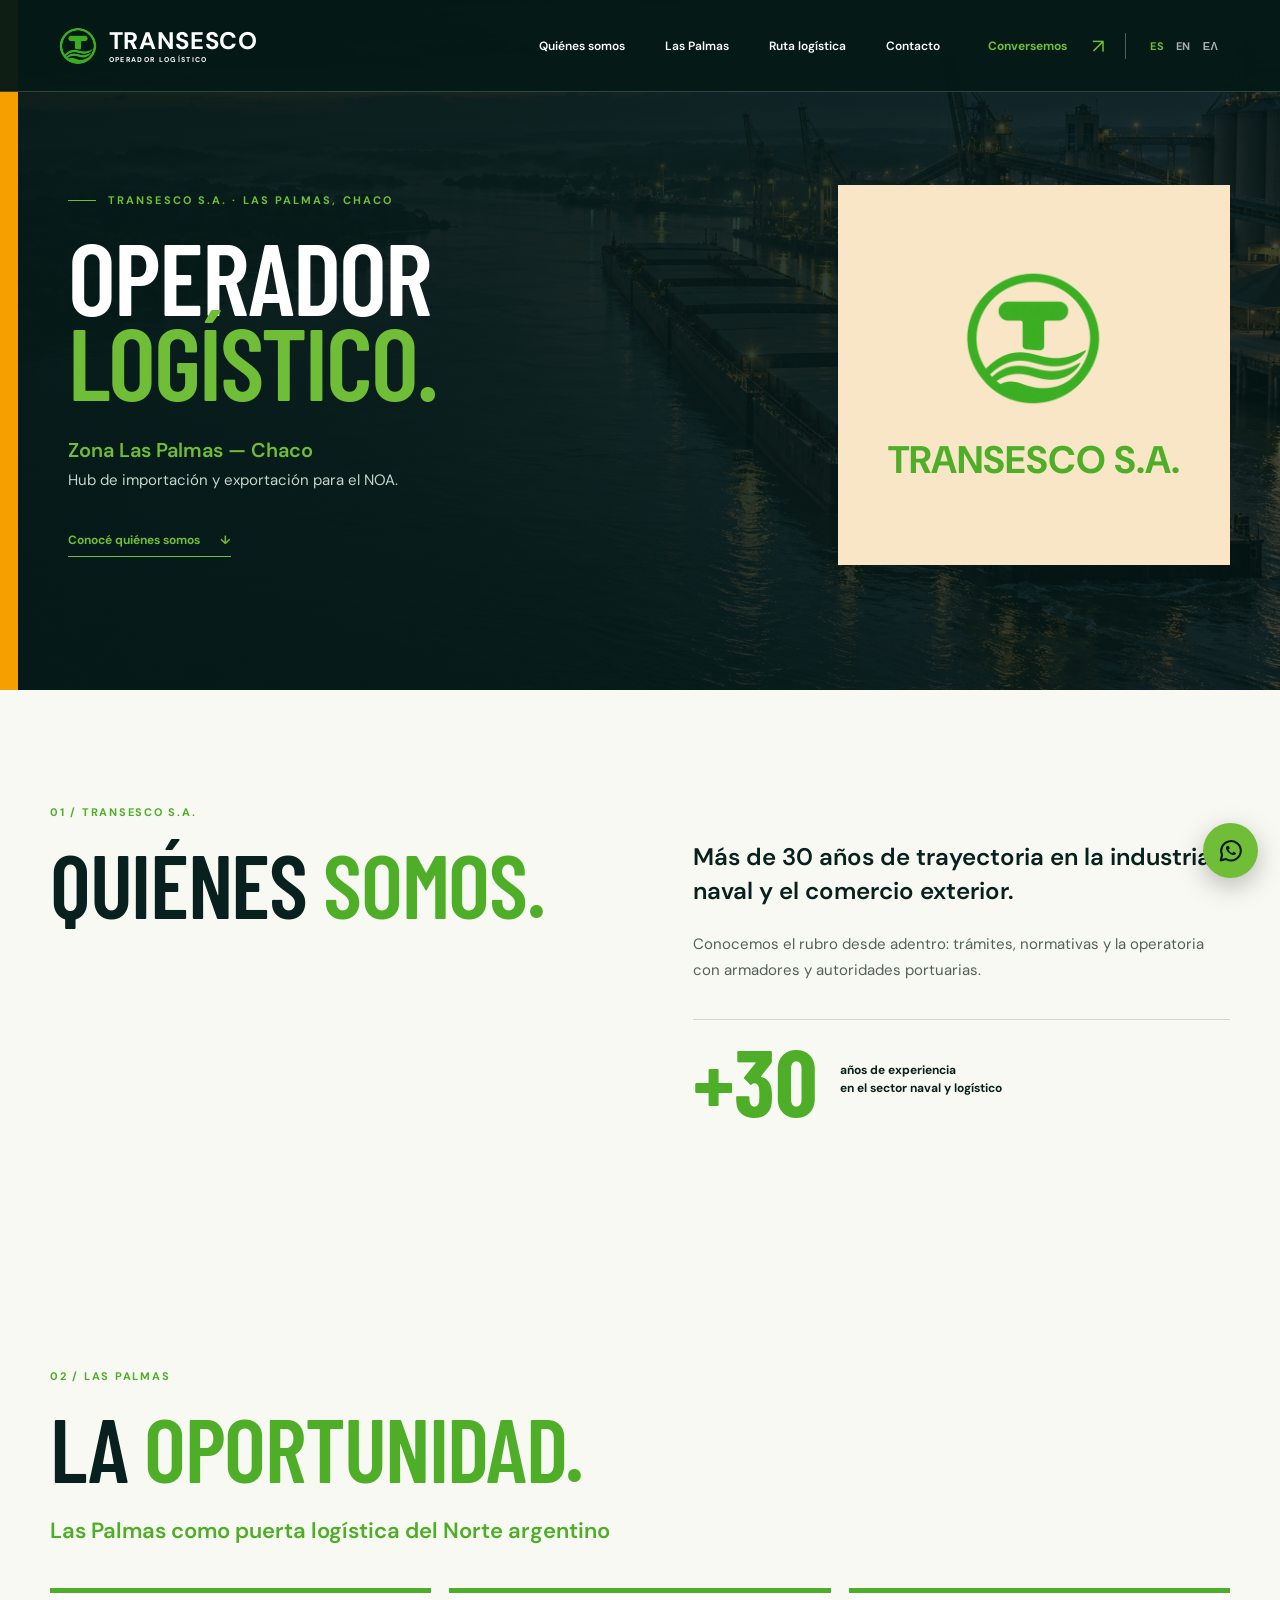
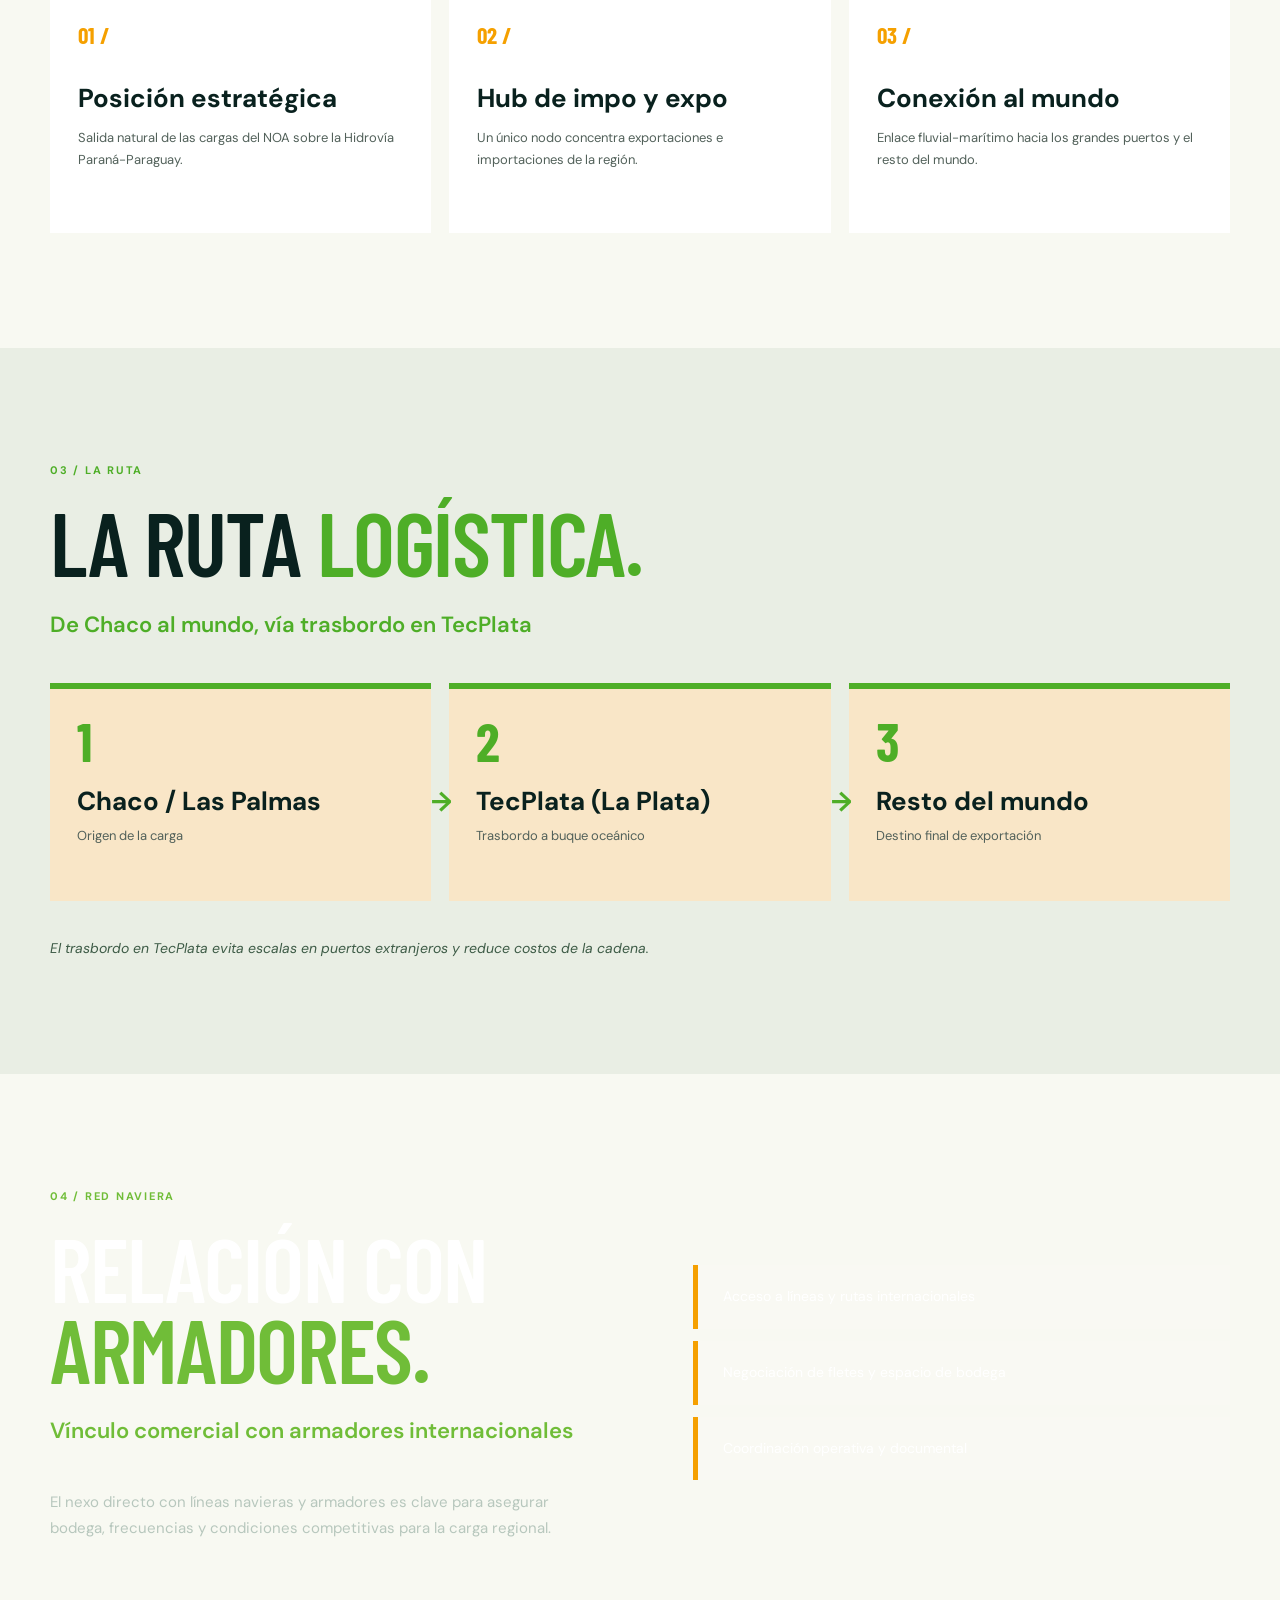
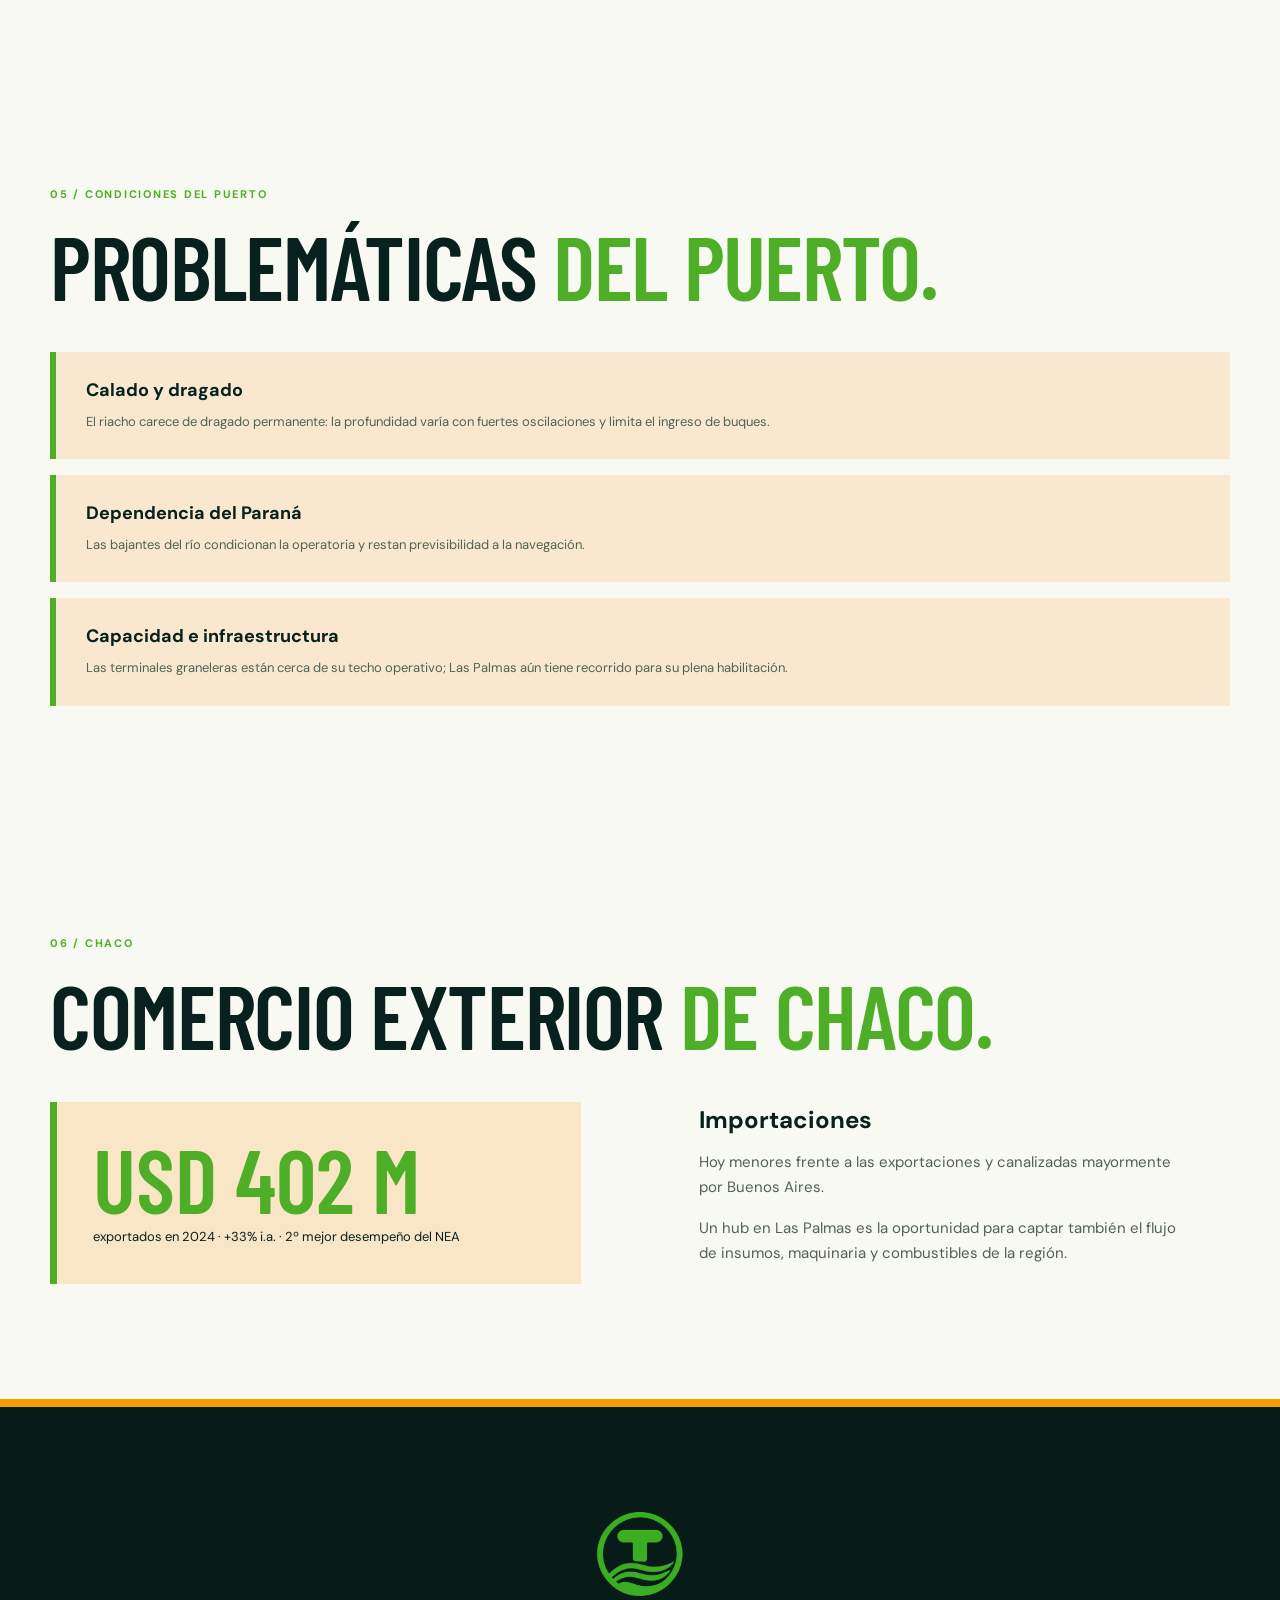
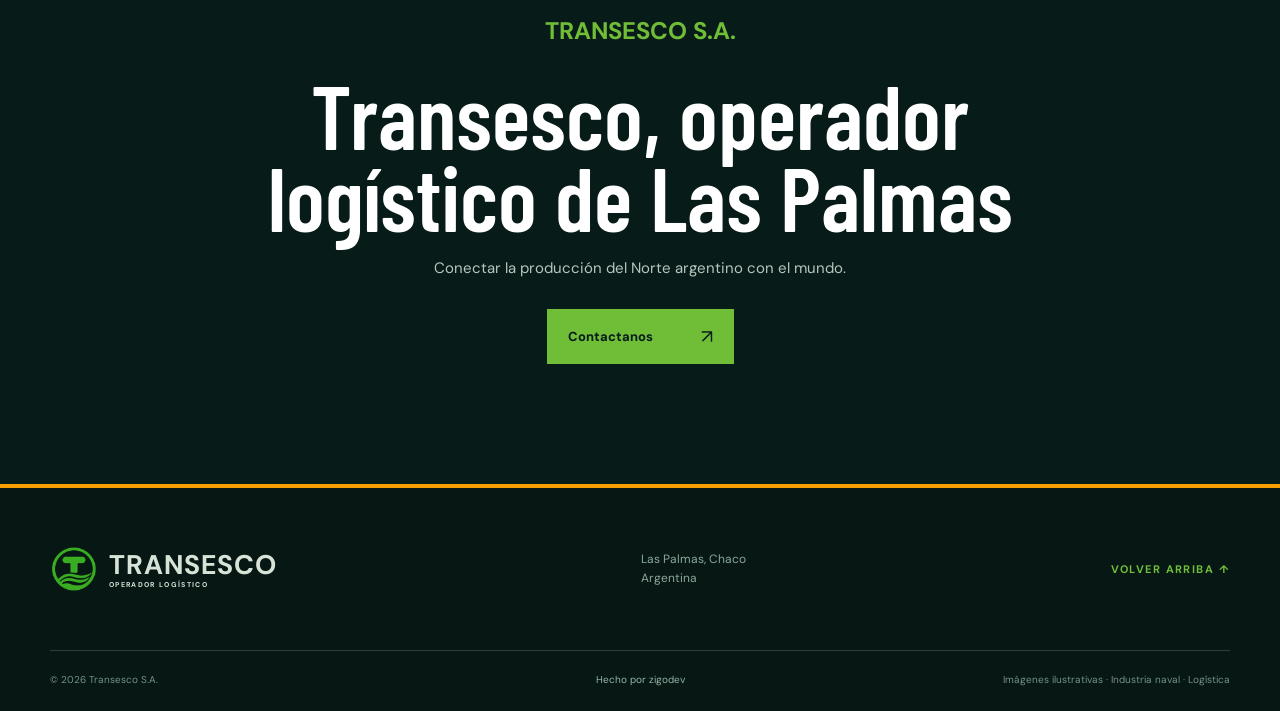
==== quienes-somos.html @ e22e6533 "Add complete about page from logistics presentation" ====
<!doctype html>
<html lang="es-AR">
  <head>
    <meta charset="utf-8" />
    <meta name="viewport" content="width=device-width, initial-scale=1" />
    <meta name="theme-color" content="#071b19" />
    <meta name="description" content="Conocé la trayectoria de Transesco S.A. y la propuesta logística de Las Palmas, Chaco: oportunidad, ruta, armadores, desafíos portuarios y comercio exterior." />
    <meta property="og:title" content="Quiénes somos — Transesco S.A." />
    <meta property="og:description" content="Conocé la trayectoria de Transesco S.A. y la propuesta logística de Las Palmas, Chaco: oportunidad, ruta, armadores, desafíos portuarios y comercio exterior." />
    <title>Quiénes somos — Transesco S.A.</title>
    <link rel="icon" type="image/png" href="assets/logo.png" />
    <link rel="preconnect" href="https://fonts.googleapis.com" />
    <link rel="preconnect" href="https://fonts.gstatic.com" crossorigin />
    <link href="https://fonts.googleapis.com/css2?family=Barlow+Condensed:wght@400;500;600;700&family=DM+Sans:wght@400;500;600;700&display=swap" rel="stylesheet" />
    <link rel="stylesheet" href="styles.css" />
    <script src="translations.js" defer></script>
    <script src="about.js" defer></script>
  </head>
  <body data-page="about">
    <header class="site-header about-header" id="inicio">
      <a class="brand" href="index.html#inicio" aria-label="Transesco, ir al inicio"><img src="assets/logo.png" alt="" /><span>TRANSESCO<small>OPERADOR LOGÍSTICO</small></span></a>
      <nav class="nav" id="nav" aria-label="Navegación principal"><a href="#nosotros">Quiénes somos</a><a href="#oportunidad">Las Palmas</a><a href="#ruta">Ruta logística</a><a href="index.html#contacto">Contacto</a></nav>
      <a class="header-cta" href="index.html#contacto">Conversemos <span aria-hidden="true">↗</span></a>
      <div class="language-switch" role="group" aria-label="Idioma"><button type="button" class="is-active" data-lang="es" aria-pressed="true">ES</button><button type="button" data-lang="en" aria-pressed="false">EN</button><button type="button" data-lang="el" aria-pressed="false">ΕΛ</button></div>
      <button class="menu-toggle" type="button" aria-label="Abrir menú" aria-controls="nav" aria-expanded="false"><span></span><span></span></button>
    </header>

    <main>
      <section class="about-hero" aria-labelledby="about-title">
        <div class="container about-hero-grid"><div><p class="eyebrow"><span class="eyebrow-line"></span> TRANSESCO S.A. · LAS PALMAS, CHACO</p><h1 id="about-title">OPERADOR<br /><em>LOGÍSTICO.</em></h1><p class="about-hero-place">Zona Las Palmas — Chaco</p><p class="about-hero-subtitle">Hub de importación y exportación para el NOA.</p><a class="about-scroll-link" href="#nosotros">Conocé quiénes somos <span aria-hidden="true">↓</span></a></div><div class="about-hero-mark" aria-hidden="true"><img src="assets/logo.png" alt="" /><strong>TRANSESCO S.A.</strong></div></div>
      </section>

      <section class="about-block about-company" id="nosotros"><div class="container about-split"><div><p class="about-kicker">01 / TRANSESCO S.A.</p><h2>QUIÉNES <em>SOMOS.</em></h2></div><div class="about-prose"><p class="about-lead">Más de 30 años de trayectoria en la industria naval y el comercio exterior.</p><p>Conocemos el rubro desde adentro: trámites, normativas y la operatoria con armadores y autoridades portuarias.</p><div class="about-stat"><strong>+30</strong><span>años de experiencia<br />en el sector naval y logístico</span></div></div></div></section>

      <section class="about-block about-opportunity" id="oportunidad"><div class="container"><p class="about-kicker">02 / LAS PALMAS</p><h2>LA <em>OPORTUNIDAD.</em></h2><p class="about-section-lead">Las Palmas como puerta logística del Norte argentino</p><div class="about-feature-grid"><article><span>01 /</span><h3>Posición estratégica</h3><p>Salida natural de las cargas del NOA sobre la Hidrovía Paraná-Paraguay.</p></article><article><span>02 /</span><h3>Hub de impo y expo</h3><p>Un único nodo concentra exportaciones e importaciones de la región.</p></article><article><span>03 /</span><h3>Conexión al mundo</h3><p>Enlace fluvial-marítimo hacia los grandes puertos y el resto del mundo.</p></article></div></div></section>

      <section class="about-block about-route" id="ruta"><div class="container"><p class="about-kicker">03 / LA RUTA</p><h2>LA RUTA <em>LOGÍSTICA.</em></h2><p class="about-section-lead">De Chaco al mundo, vía trasbordo en TecPlata</p><div class="about-route-grid"><article><strong>1</strong><h3>Chaco / Las Palmas</h3><p>Origen de la carga</p></article><article><strong>2</strong><h3>TecPlata (La Plata)</h3><p>Trasbordo a buque oceánico</p></article><article><strong>3</strong><h3>Resto del mundo</h3><p>Destino final de exportación</p></article></div><p class="about-route-note">El trasbordo en TecPlata evita escalas en puertos extranjeros y reduce costos de la cadena.</p></div></section>

      <section class="about-block about-shipowners" id="armadores"><div class="container about-split"><div><p class="about-kicker">04 / RED NAVIERA</p><h2>RELACIÓN CON <em>ARMADORES.</em></h2><p class="about-section-lead">Vínculo comercial con armadores internacionales</p><p>El nexo directo con líneas navieras y armadores es clave para asegurar bodega, frecuencias y condiciones competitivas para la carga regional.</p></div><ul class="about-value-list"><li>Acceso a líneas y rutas internacionales</li><li>Negociación de fletes y espacio de bodega</li><li>Coordinación operativa y documental</li></ul></div></section>

      <section class="about-block about-challenges" id="desafios"><div class="container"><p class="about-kicker">05 / CONDICIONES DEL PUERTO</p><h2>PROBLEMÁTICAS <em>DEL PUERTO.</em></h2><div class="about-challenge-list"><article><h3>Calado y dragado</h3><p>El riacho carece de dragado permanente: la profundidad varía con fuertes oscilaciones y limita el ingreso de buques.</p></article><article><h3>Dependencia del Paraná</h3><p>Las bajantes del río condicionan la operatoria y restan previsibilidad a la navegación.</p></article><article><h3>Capacidad e infraestructura</h3><p>Las terminales graneleras están cerca de su techo operativo; Las Palmas aún tiene recorrido para su plena habilitación.</p></article></div></div></section>

      <section class="about-block about-trade" id="comercio"><div class="container"><p class="about-kicker">06 / CHACO</p><h2>COMERCIO EXTERIOR <em>DE CHACO.</em></h2><div class="about-trade-grid"><div class="about-trade-figure"><strong>USD 402 M</strong><span>exportados en 2024 · +33% i.a. · 2º mejor desempeño del NEA</span></div><div class="about-trade-copy"><h3>Importaciones</h3><p>Hoy menores frente a las exportaciones y canalizadas mayormente por Buenos Aires.</p><p>Un hub en Las Palmas es la oportunidad para captar también el flujo de insumos, maquinaria y combustibles de la región.</p></div></div></div></section>

      <section class="about-end"><div class="container"><img src="assets/logo.png" alt="" /><p>TRANSESCO S.A.</p><h2>Transesco, operador logístico de Las Palmas</h2><p>Conectar la producción del Norte argentino con el mundo.</p><a class="button button-lime" href="index.html#contacto">Contactanos <span aria-hidden="true">↗</span></a></div></section>
    </main>

    <a class="whatsapp-float" href="https://wa.me/5491133042528?text=Hola%2C%20quisiera%20conversar%20sobre%20la%20propuesta%20log%C3%ADstica%20de%20Transesco." target="_blank" rel="noopener noreferrer" aria-label="Contactar a Transesco por WhatsApp"><svg viewBox="0 0 32 32" fill="none" stroke="currentColor" stroke-width="2.2" stroke-linecap="round" stroke-linejoin="round" aria-hidden="true"><path d="M26.5 15.5a10.5 10.5 0 0 1-15.7 9.1L5 26l1.5-5.6A10.5 10.5 0 1 1 26.5 15.5Z"/><path d="M11.8 10.7c-.5 0-1.2 1.1-1.2 2.1 0 2.6 3.4 6.1 6.2 7.1 1.9.7 3.5.3 4.4-.8.2-.3.3-.8.1-1l-2.5-1.2c-.1-.1-.4 0-.6.2l-1 1.2c-1.6-.6-3.2-2.2-3.9-3.8l1.1-1c.2-.2.3-.4.2-.6l-1.1-2.3c-.1-.2-.4-.3-.7-.3Z" fill="currentColor" stroke="none"/></svg></a>
    <footer class="footer"><div class="container footer-top"><a class="brand" href="index.html#inicio" aria-label="Volver al inicio"><img src="assets/logo.png" alt="" /><span>TRANSESCO<small>OPERADOR LOGÍSTICO</small></span></a><p>Las Palmas, Chaco<br />Argentina</p><a href="#inicio" class="back-top">VOLVER ARRIBA ↑</a></div><div class="container footer-bottom"><span>© <span id="year"></span> Transesco S.A.</span><span>Imágenes ilustrativas · Industria naval · Logística</span><a href="https://zigodev.com.ar" target="_blank" rel="noopener noreferrer">Hecho por zigodev</a></div></footer>
  </body>
</html>
---- styles.css ----
:root{--ink:#09211e;--forest:#071b19;--forest-2:#0c2b26;--green:#43a92e;--lime:#a8dc51;--cream:#f1f2e9;--paper:#f8f9f2;--muted:#62736d;--line:rgba(9,33,30,.16);--white:#f8f9f2;--display:'Barlow Condensed',Impact,sans-serif;--body:'DM Sans',sans-serif}
*,*::before,*::after{box-sizing:border-box}html{scroll-behavior:smooth}body{margin:0;background:var(--paper);color:var(--ink);font-family:var(--body);font-size:15px;-webkit-font-smoothing:antialiased;overflow-x:hidden}button,a{font:inherit}button{cursor:pointer}a{color:inherit;text-decoration:none}img{display:block;max-width:100%}::selection{background:var(--lime);color:var(--forest)}:focus-visible{outline:2px solid var(--lime);outline-offset:4px}.container{width:min(100% - 100px,1380px);margin:auto}.section-pad{padding:124px 0}.eyebrow{display:flex;align-items:center;gap:12px;margin:0 0 35px;color:var(--lime);font-size:11px;font-weight:700;letter-spacing:.19em;line-height:1.4}.eyebrow-line{display:inline-block;width:28px;height:1px;background:currentColor;flex:none}.dark-eyebrow{color:#388c31}.section-title{margin:0;font-family:var(--display);font-size:86px;font-weight:600;line-height:.91;letter-spacing:-.015em}.section-title em{font-style:normal;color:var(--green)}.section-title>span{color:var(--green)}.lead{font-size:24px;line-height:1.38;font-weight:500;letter-spacing:-.025em}.button{display:inline-flex;align-items:center;justify-content:space-between;gap:48px;min-height:55px;padding:0 21px;font-size:13px;font-weight:700;transition:transform .3s,background .3s,color .3s}.button:hover{transform:translateY(-4px)}.button span{font-size:19px;font-weight:400}.button-lime{background:var(--lime);color:var(--forest)}.button-lime:hover{background:#c0f070}.text-link{display:inline-flex;align-items:center;gap:36px;border-bottom:1px solid var(--green);padding-bottom:9px;color:#277d29;font-size:13px;font-weight:700;transition:gap .25s}.text-link:hover{gap:48px}.text-link span{font-size:19px;font-weight:400}

/* Opening and cursor */
.intro{position:fixed;inset:0;z-index:1000;display:flex;align-items:center;justify-content:center;gap:14px;background:var(--forest);color:#fff;animation:intro-leave 1.05s ease-in-out both;pointer-events:none}.intro img{width:47px}.intro>span{font-family:var(--display);font-size:29px;font-weight:700;letter-spacing:.06em}.intro i{position:absolute;bottom:0;left:0;width:100%;height:3px;background:var(--lime);transform-origin:left;animation:intro-line .8s ease both}@keyframes intro-leave{0%,55%{opacity:1;visibility:visible}100%{opacity:0;visibility:hidden}}@keyframes intro-line{from{transform:scaleX(0)}to{transform:scaleX(1)}}.cursor-dot,.cursor-ring{display:none;position:fixed;left:0;top:0;z-index:999;pointer-events:none;border-radius:50%;transform:translate(-50%,-50%)}@media(pointer:fine){.cursor-dot,.cursor-ring{display:block}.cursor-dot{width:6px;height:6px;background:var(--lime)}.cursor-ring{width:34px;height:34px;border:1px solid rgba(168,220,81,.85);transition:width .25s,height .25s,background .25s,border-color .25s;mix-blend-mode:difference}.cursor-ring.is-hovering{width:58px;height:58px;background:rgba(168,220,81,.16);border-color:var(--lime)}}

/* Header and hero */
.site-header{position:absolute;top:0;left:0;right:0;z-index:30;display:flex;align-items:center;justify-content:space-between;height:92px;padding:0 4.5%;border-bottom:1px solid rgba(255,255,255,.18);background:linear-gradient(180deg,rgba(4,22,21,.64),rgba(4,22,21,.06));color:#fff}.brand{display:inline-flex;align-items:center;gap:11px;line-height:1}.brand img{width:40px;height:40px;object-fit:contain}.brand>span{font-family:var(--display);font-weight:700;letter-spacing:.035em;font-size:24px}.brand small{display:block;margin-top:3px;font-family:var(--body);font-size:7px;font-weight:700;letter-spacing:.19em}.nav{display:flex;align-items:center;gap:40px;margin-left:auto;margin-right:48px}.nav a{font-size:12px;font-weight:600;transition:color .25s}.nav a:hover{color:var(--lime)}.header-cta{display:flex;align-items:center;gap:25px;color:var(--lime);font-size:12px;font-weight:700}.header-cta span{font-size:20px;font-weight:400}.menu-toggle{display:none}.hero{position:relative;height:100vh;height:100svh;min-height:610px;max-height:1050px;background:var(--forest);color:white;overflow:hidden}.hero-slide{position:absolute;inset:0;display:flex;align-items:center;background-image:linear-gradient(90deg,rgba(4,22,21,.89) 0%,rgba(4,22,21,.74) 31%,rgba(4,22,21,.22) 72%,rgba(4,22,21,.25) 100%),linear-gradient(0deg,rgba(4,22,21,.68),transparent 30%),var(--slide-image);background-position:center;background-size:cover;opacity:0;visibility:hidden;transform:scale(1.035);transition:opacity 1s ease,transform 7s ease,visibility 1s}.hero-slide.is-active{opacity:1;visibility:visible;transform:scale(1)}.hero-inner{position:relative;z-index:2;width:min(100% - 200px,1380px);margin:15px auto 0}.hero-eyebrow{margin-bottom:24px}.hero h1,.hero h2{margin:0;font-family:var(--display);font-size:94px;font-weight:600;line-height:.86;letter-spacing:-.017em;text-transform:uppercase;text-shadow:0 5px 30px rgba(0,0,0,.1)}.hero h1 em,.hero h2 em{font-style:normal;color:var(--lime)}.full-stop{color:var(--lime)}.hero-copy{width:min(460px,100%);margin:29px 0 29px;color:rgba(255,255,255,.84);font-size:15px;line-height:1.65}.hero-caption{position:absolute;right:4.5%;bottom:93px;color:rgba(255,255,255,.72);font-size:10px;font-weight:700;letter-spacing:.16em}.hero-controls{position:absolute;z-index:9;left:50%;bottom:37px;display:flex;align-items:center;justify-content:space-between;width:min(100% - 100px,1380px);transform:translateX(-50%)}.slide-progress{display:flex;gap:10px}.slide-tab{display:flex;align-items:center;gap:10px;width:116px;padding:5px 0;border:0;background:none;color:rgba(255,255,255,.58);font-family:var(--display);font-size:16px;text-align:left;transition:color .25s}.slide-tab.is-active{color:var(--lime)}.slide-tab i{display:block;height:2px;flex:1;background:rgba(255,255,255,.36);position:relative;overflow:hidden}.slide-tab.is-active i::after{content:'';position:absolute;inset:0;background:var(--lime);transform:scaleX(0);transform-origin:left;animation:progress 7s linear forwards}.hero.is-paused .slide-tab.is-active i::after{animation-play-state:paused}@keyframes progress{to{transform:scaleX(1)}}.slide-arrows{display:flex;gap:8px}.slide-arrows button{display:grid;place-items:center;width:41px;height:41px;border:1px solid rgba(255,255,255,.4);border-radius:50%;background:transparent;color:white;font-size:19px;transition:background .25s,color .25s,border-color .25s}.slide-arrows button:hover{background:var(--lime);border-color:var(--lime);color:var(--forest)}.hero-edge{position:absolute;right:18px;top:50%;writing-mode:vertical-rl;color:rgba(255,255,255,.6);font-size:9px;font-weight:700;letter-spacing:.2em}.scroll-cue{display:none}.scroll-cue i{width:45px;height:1px;background:currentColor}

/* Editorial body */
.intro-section{position:relative;background:var(--paper);overflow:hidden}.intro-grid{position:relative;z-index:1;display:grid;grid-template-columns:1.05fr .75fr;gap:14%}.intro-right{padding-top:75px}.intro-right .lead{max-width:540px;margin:0 0 24px}.intro-right>p:not(.lead){max-width:540px;color:#52615a;line-height:1.8}.intro-right .text-link{margin-top:22px}.stat-big{display:flex;align-items:center;gap:19px;margin-top:57px;padding-top:24px;border-top:1px solid var(--line)}.stat-big strong{font-family:var(--display);font-size:90px;font-weight:600;line-height:.85;color:var(--green)}.stat-big span{font-size:11px;font-weight:700;letter-spacing:.1em;line-height:1.5}.section-watermark{position:absolute;bottom:-36px;left:-10px;color:rgba(13,52,43,.035);font-family:var(--display);font-size:25vw;font-weight:700;line-height:.7;white-space:nowrap;pointer-events:none}.opportunity{position:relative;background:var(--forest-2);color:var(--white);overflow:hidden}.section-heading{display:flex;align-items:end;justify-content:space-between;gap:70px;margin-bottom:82px}.section-heading .section-title em{color:var(--lime)}.section-heading>p{max-width:380px;margin:0 3% 4px 0;color:#b9ccc1;line-height:1.7}.opportunity-grid{display:grid;grid-template-columns:repeat(3,1fr);border-top:1px solid rgba(255,255,255,.22);border-bottom:1px solid rgba(255,255,255,.22)}.opportunity-item{position:relative;min-height:330px;padding:29px 39px 32px 0}.opportunity-item+article{border-left:1px solid rgba(255,255,255,.22);padding-left:39px}.item-no{color:var(--lime);font-family:var(--display);font-size:18px}.item-icon{position:absolute;right:30px;top:22px;color:var(--lime);font-size:35px;font-weight:300;transition:transform .4s}.opportunity-item:hover .item-icon{transform:translate(6px,-5px)}.opportunity-item h3{margin:74px 0 14px;font-family:var(--display);font-size:43px;font-weight:500;line-height:.95}.opportunity-item p{max-width:285px;margin:0;color:#adbbb2;font-size:13px;line-height:1.75}.opportunity-line{position:absolute;top:-190px;right:-250px;width:680px;height:680px;border:1px solid rgba(168,220,81,.1);border-radius:50%;box-shadow:0 0 0 85px rgba(168,220,81,.025),0 0 0 170px rgba(168,220,81,.022);pointer-events:none}.route{background:#e9eee4}.route-heading{display:grid;grid-template-columns:1fr 1fr;column-gap:12%;align-items:end}.route-heading .eyebrow{grid-column:1/-1}.route-heading>p:last-child{max-width:450px;margin:0 0 6px;color:#52615a;line-height:1.75}.route-map{position:relative;display:grid;grid-template-columns:repeat(3,1fr);gap:25px;margin-top:85px;padding-top:40px;border-top:1px solid #b8cbb8}.route-track{position:absolute;top:-7px;left:5%;right:5%;display:flex;justify-content:space-between;pointer-events:none}.route-track span{width:13px;height:13px;border:3px solid #439c38;border-radius:50%;background:#e9eee4}.route-stop{display:flex;align-items:flex-start;gap:21px}.route-number{font-family:var(--display);font-size:60px;font-weight:600;line-height:.9;color:#3c9d35}.route-stop small{color:#51804b;font-size:10px;font-weight:700;letter-spacing:.18em}.route-stop h3{margin:6px 0 6px;font-family:var(--display);font-size:32px;font-weight:600}.route-stop p{margin:0;color:#64766a;font-size:13px}.route-note{display:flex;align-items:center;gap:18px;max-width:650px;margin-top:84px;padding:21px 0;border-top:1px solid #b8cbb8;color:#3a5345}.route-note p{margin:0;font-size:12px;line-height:1.65}.note-symbol{color:var(--green);font-size:34px}.capabilities{display:grid;grid-template-columns:1fr 1fr;min-height:670px;background:var(--forest);color:var(--white)}.cap-image{background:linear-gradient(90deg,transparent 70%,rgba(7,27,25,.3)),url('assets/hero-oceano.jpg') center/cover}.cap-content{padding:112px 12% 95px 13%;background:var(--forest)}.cap-content .section-title{font-size:76px}.cap-content .section-title em{color:var(--lime)}.cap-lead{max-width:500px;margin:28px 0 32px;color:#b7c7bd;font-size:15px;line-height:1.7}.cap-content ul{list-style:none;padding:0;margin:0;max-width:540px}.cap-content li{display:flex;gap:20px;padding:17px 0;border-top:1px solid rgba(255,255,255,.17);font-size:13px}.cap-content li:last-child{border-bottom:1px solid rgba(255,255,255,.17)}.cap-content li span{color:var(--lime);font-family:var(--display);font-size:17px}.perspective{background:var(--paper)}.perspective-grid{display:grid;grid-template-columns:1fr .8fr;gap:12%}.perspective-copy{padding-top:50px}.perspective-copy .lead{max-width:470px;margin:0 0 24px}.perspective-copy>p:not(.lead){max-width:520px;color:#52615a;line-height:1.8}.perspective-metric{display:flex;align-items:end;gap:22px;margin-top:40px;padding-top:25px;border-top:1px solid var(--line)}.perspective-metric strong{white-space:nowrap;color:var(--green);font-family:var(--display);font-size:45px;line-height:1}.perspective-metric span{font-size:10px;font-weight:700;letter-spacing:.09em;line-height:1.5}.closing{position:relative;min-height:550px;display:flex;align-items:center;overflow:hidden;background:linear-gradient(105deg,rgba(5,26,24,.96),rgba(5,26,24,.8)),url('assets/hero-hidrovia.jpg') center 53%/cover;color:#fff}.closing-inner{position:relative;z-index:2;padding:95px 0}.closing h2{margin:0;font-family:var(--display);font-size:106px;font-weight:600;line-height:.88}.closing h2 em{font-style:normal;color:var(--lime)}.closing-inner>p:not(.eyebrow){margin:28px 0 31px;color:#c5d3c9;line-height:1.65}.closing-actions{display:flex;align-items:center;gap:32px}.text-link-light{color:var(--lime);border-color:var(--lime)}.closing-orbit{position:absolute;right:-100px;top:-150px;width:720px;height:720px;border:1px solid rgba(168,220,81,.22);border-radius:50%;box-shadow:0 0 0 95px rgba(168,220,81,.045),0 0 0 190px rgba(168,220,81,.035)}.footer{background:#061714;color:#d8e3d8}.footer-top{display:flex;align-items:center;justify-content:space-between;gap:30px;padding-top:57px;padding-bottom:57px}.footer .brand img{width:48px;height:48px}.footer .brand>span{font-size:27px}.footer-top p{margin:0;color:#8da89a;font-size:12px;line-height:1.6}.back-top{color:var(--lime);font-size:11px;font-weight:700;letter-spacing:.13em}.footer-bottom{display:flex;justify-content:space-between;gap:20px;padding-top:22px;padding-bottom:25px;border-top:1px solid rgba(255,255,255,.16);color:#769185;font-size:10px}.footer-bottom a{color:#98b4a5}.whatsapp-float{position:fixed;right:22px;bottom:22px;z-index:40;display:grid;place-items:center;width:55px;height:55px;border-radius:50%;background:var(--lime);color:var(--forest);box-shadow:0 8px 26px rgba(0,0,0,.25);transition:transform .3s,background .3s}.whatsapp-float:hover{transform:translateY(-5px) scale(1.04);background:#c5f277}.whatsapp-float svg{width:27px;height:27px}

/* Reveal motion */
.reveal{opacity:0;transform:translateY(35px);transition:opacity .85s ease,transform .85s cubic-bezier(.2,.7,.2,1)}.reveal.is-visible{opacity:1;transform:translateY(0)}.opportunity-item:nth-child(2){transition-delay:.12s}.opportunity-item:nth-child(3){transition-delay:.24s}

@media(max-width:1024px){.container{width:min(100% - 64px,1380px)}.nav{gap:23px;margin-right:27px}.hero-inner{width:calc(100% - 110px)}.hero h1,.hero h2{font-size:82px}.section-title{font-size:74px}.cap-content{padding:95px 9%}.cap-content .section-title{font-size:65px}.closing h2{font-size:92px}}
@media(max-width:768px){.section-pad{padding:85px 0}.site-header{height:76px;padding:0 32px}.brand img{width:36px;height:36px}.brand>span{font-size:21px}.header-cta{margin-left:auto;margin-right:22px}.nav{position:absolute;top:76px;left:0;right:0;display:flex;flex-direction:column;align-items:stretch;gap:0;margin:0;padding:12px 32px 26px;background:#071b19;opacity:0;visibility:hidden;transform:translateY(-12px);transition:opacity .3s,transform .3s,visibility .3s}.nav.is-open{opacity:1;visibility:visible;transform:translateY(0)}.nav a{padding:15px 0;border-bottom:1px solid rgba(255,255,255,.13)}.menu-toggle{display:flex;flex-direction:column;justify-content:center;gap:6px;width:30px;height:32px;padding:0;border:0;background:transparent}.menu-toggle span{width:25px;height:2px;background:white}.hero{min-height:590px}.hero-inner{width:calc(100% - 80px);margin-top:0}.hero h1,.hero h2{font-size:70px}.hero-copy{max-width:430px;font-size:14px}.hero-controls{width:calc(100% - 64px)}.hero-caption{right:32px}.hero-edge{display:none}.scroll-cue{left:32px}.intro-grid,.perspective-grid{grid-template-columns:1fr;gap:20px}.intro-right,.perspective-copy{padding-top:0}.section-heading{align-items:start;flex-direction:column;gap:28px;margin-bottom:55px}.section-heading>p{max-width:520px}.opportunity-item{min-height:315px;padding-right:22px}.opportunity-item+article{padding-left:22px}.opportunity-item h3{font-size:36px}.route-heading{grid-template-columns:1fr;gap:20px}.route-heading .eyebrow{grid-column:auto}.route-map{gap:15px}.route-stop{gap:11px}.route-number{font-size:44px}.route-stop h3{font-size:27px}.capabilities{grid-template-columns:1fr}.cap-image{min-height:390px}.cap-content{padding:78px 32px}.closing h2{font-size:82px}.closing-orbit{right:-370px}}
@media(max-width:480px){.container{width:calc(100% - 40px)}.section-pad{padding:72px 0}.site-header{height:68px;padding:0 20px}.brand{gap:7px}.brand img{width:34px;height:34px}.brand>span{font-size:19px}.brand small{font-size:5.8px}.nav{top:68px;padding-left:20px;padding-right:20px}.header-cta{font-size:0;margin-right:14px}.header-cta span{font-size:24px}.hero{height:100svh;min-height:550px;max-height:900px}.hero-slide{background-position:55% center;background-image:linear-gradient(90deg,rgba(4,22,21,.9),rgba(4,22,21,.52)),linear-gradient(0deg,rgba(4,22,21,.8),transparent 40%),var(--slide-image)}.hero-inner{width:calc(100% - 40px);margin-top:-4px}.hero-eyebrow{margin-bottom:22px;font-size:9px;letter-spacing:.13em}.hero h1,.hero h2{font-size:56px;line-height:.89}.hero-copy{max-width:320px;margin:22px 0 25px;font-size:13px;line-height:1.55}.hero .button{min-height:50px;gap:23px;font-size:12px}.hero-controls{bottom:22px;width:calc(100% - 40px)}.slide-tab{width:54px;font-size:14px}.slide-tab i{display:none}.slide-tab.is-active{border-bottom:2px solid var(--lime)}.slide-arrows button{width:36px;height:36px}.hero-caption{right:20px;bottom:79px;font-size:8px;letter-spacing:.09em}.scroll-cue{display:none}.section-title{font-size:62px}.eyebrow{margin-bottom:24px;font-size:10px}.lead{font-size:21px}.intro-right>p:not(.lead),.perspective-copy>p:not(.lead){font-size:14px}.stat-big{margin-top:43px}.stat-big strong{font-size:76px}.opportunity-grid{grid-template-columns:1fr}.opportunity-item,.opportunity-item+article{min-height:0;padding:24px 0 30px;border-left:0}.opportunity-item+article{border-top:1px solid rgba(255,255,255,.22)}.opportunity-item h3{margin:18px 0 10px;font-size:40px}.opportunity-item p{max-width:360px}.route-map{display:block;margin-top:60px;padding-top:0;border-top:0}.route-track{top:0;bottom:0;left:6px;right:auto;display:flex;flex-direction:column;width:2px;padding:8px 0;background:#8fba90}.route-track span{width:13px;height:13px;margin-left:-5px}.route-stop{position:relative;gap:21px;min-height:112px;margin-left:27px}.route-stop:last-child{min-height:90px}.route-number{font-size:44px}.route-note{margin-top:30px}.cap-image{min-height:290px}.cap-content{padding:70px 20px}.cap-content .section-title{font-size:59px}.cap-lead{font-size:14px}.perspective-metric{align-items:start;flex-direction:column;gap:7px}.perspective-metric strong{font-size:45px}.closing{min-height:480px}.closing-inner{padding:80px 0}.closing h2{font-size:69px}.closing-inner>p:not(.eyebrow){font-size:13px}.closing-actions{align-items:flex-start;flex-direction:column;gap:23px}.footer-top{align-items:flex-start;flex-wrap:wrap;padding-top:45px;padding-bottom:40px}.footer-top p{width:48%;order:3}.back-top{order:2;margin-left:auto}.footer-bottom{flex-wrap:wrap;line-height:1.6}.footer-bottom span:nth-child(2){order:3;width:100%}.whatsapp-float{right:15px;bottom:15px;width:49px;height:49px}}
@media(max-height:700px) and (min-width:769px){.hero h1,.hero h2{font-size:74px}.hero-copy{margin:20px 0}.hero-inner{margin-top:35px}.hero-caption{bottom:79px}.scroll-cue{bottom:106px}}
@media(max-height:680px) and (max-width:480px){.hero h1,.hero h2{font-size:47px}.hero-eyebrow{margin-bottom:13px}.hero-copy{margin:15px 0 18px;font-size:12px}.hero .button{min-height:43px}.hero-inner{margin-top:14px}.hero-caption{bottom:70px}}
@media(prefers-reduced-motion:reduce){html{scroll-behavior:auto}*,*::before,*::after{animation-duration:.01ms!important;animation-iteration-count:1!important;transition-duration:.01ms!important}.intro{display:none}.reveal{opacity:1;transform:none}.hero-slide{transform:none}.cursor-dot,.cursor-ring{display:none!important}}
.closing-inner .contact-number{margin:21px 0 0!important;color:#91ab9b!important;font-size:11px!important;letter-spacing:.08em}
body.on-hero .whatsapp-float{bottom:105px}
@media(max-width:480px){body.on-hero .whatsapp-float{bottom:90px}}
.hero-edge{display:none}
.hero-slide.initial-motion{animation:first-slide-zoom 7s ease-out 1s both}
@keyframes first-slide-zoom{from{transform:scale(1.035)}to{transform:scale(1)}}
.footer-bottom{display:grid;grid-template-columns:1fr auto 1fr;align-items:center}
.footer-bottom a{grid-column:2;grid-row:1;text-align:center}
.footer-bottom span:nth-child(2){grid-column:3;grid-row:1;text-align:right}
.whatsapp-float svg{display:block;width:30px;height:30px;overflow:visible}
@media(max-width:480px){.footer-bottom{grid-template-columns:1fr;text-align:center;gap:8px;padding-bottom:30px}.footer-bottom>span:first-child,.footer-bottom a,.footer-bottom span:nth-child(2){grid-column:1;grid-row:auto;text-align:center}.footer-bottom a{order:2}.footer-bottom span:nth-child(2){order:3;width:auto}}
@media(prefers-reduced-motion:reduce){.hero-slide.initial-motion{animation:none}}
.language-switch{display:flex;align-items:center;gap:4px;margin-left:20px;padding-left:20px;border-left:1px solid rgba(255,255,255,.3)}
.language-switch button{border:0;background:none;color:rgba(255,255,255,.65);font-family:var(--body);font-size:11px;font-weight:700;letter-spacing:.04em;padding:6px 4px}
.language-switch button.is-active,.language-switch button:hover{color:var(--lime)}
.closing-inner{display:grid;grid-template-columns:minmax(0,1fr) minmax(340px,420px);align-items:center;gap:7%}
.closing-copy{min-width:0}
.closing-copy>p:not(.eyebrow){margin:28px 0 31px;color:#c5d3c9;line-height:1.65}
.contact-form{display:flex;flex-direction:column;gap:9px;padding:30px;background:rgba(6,23,20,.85);border:1px solid rgba(168,220,81,.25);box-shadow:0 18px 45px rgba(0,0,0,.17)}
.contact-form-heading{margin:0 0 7px!important;color:var(--lime)!important;font-family:var(--display);font-size:29px!important;font-weight:600;line-height:1}
.contact-form label{font-size:11px;font-weight:700;letter-spacing:.07em}
.contact-form input,.contact-form textarea{width:100%;padding:10px 12px;border:1px solid rgba(255,255,255,.27);border-radius:0;outline:none;background:rgba(255,255,255,.06);color:#fff;font:inherit;font-size:13px;resize:vertical}
.contact-form input:focus,.contact-form textarea:focus{border-color:var(--lime)}
.contact-form .contact-form-note{margin:1px 0 5px!important;color:#b7c7bd!important;font-size:11px!important;line-height:1.5}
.contact-form .button{width:100%;border:0;text-align:left}
.contact-form .button:disabled{cursor:wait;opacity:.6}
.contact-form .form-status{min-height:1.4em;margin:2px 0 0!important;color:var(--lime)!important;font-size:12px!important;line-height:1.4}
.contact-form .form-status.is-error{color:#ffc5ac!important}
@media(max-width:1200px){.closing-inner{gap:4%;grid-template-columns:minmax(0,1fr) minmax(320px,390px)}.closing h2{font-size:82px}}
@media(max-width:900px){.closing-inner{grid-template-columns:1fr;gap:36px}.contact-form{max-width:570px}.language-switch{margin-left:12px;padding-left:12px}}
@media(max-width:480px){.header-cta{display:none}.language-switch{gap:1px;margin-left:auto;margin-right:12px;padding-left:8px}.language-switch button{font-size:10px;padding:5px 3px}.closing-inner{gap:28px}.closing-copy>p:not(.eyebrow){font-size:13px}.contact-form{padding:22px}.closing h2{font-size:58px}}
html[lang="el"] .hero h1,html[lang="el"] .hero h2,html[lang="el"] .section-title,html[lang="el"] .closing h2{font-family:var(--body);font-weight:700;letter-spacing:-.055em;overflow-wrap:anywhere}
html[lang="el"] .hero h1,html[lang="el"] .hero h2{font-size:clamp(40px,5.5vw,74px);line-height:1.04}
html[lang="el"] .section-title{font-size:clamp(40px,5vw,67px);line-height:1.08}
html[lang="el"] .closing h2{font-size:clamp(42px,5vw,72px);line-height:1.08}
@media(max-width:480px){html[lang="el"] .hero h1,html[lang="el"] .hero h2{font-size:38px}html[lang="el"] .closing h2{font-size:40px}}
:root{--brand-green:#4eae27;--brand-orange:#f5a000;--green:var(--brand-green);--lime:#70bd38}
.brand>span,.company-mark strong{font-family:'Gill Sans','Gill Sans MT',var(--body);font-weight:700}
.company-section{position:relative;z-index:1}
.company-intro{display:grid;grid-template-columns:minmax(250px,.76fr) minmax(0,1.24fr);align-items:center;gap:9%;padding-bottom:75px;border-bottom:1px solid var(--line)}
.company-mark{display:flex;flex-direction:column;align-items:center;justify-content:center;gap:18px;min-height:330px;padding:50px 24px;background:#fff;border-top:6px solid var(--brand-green)}
.company-mark img{width:118px;height:118px;object-fit:contain}
.company-mark strong{color:var(--brand-green);font-size:clamp(26px,3vw,39px);letter-spacing:-.025em;text-align:center}
.company-summary .eyebrow{margin-bottom:24px}
.company-summary .section-title{font-size:clamp(58px,6.4vw,91px)}
.company-summary .lead{margin:28px 0 16px;color:var(--ink)}
.company-summary>p:not(.eyebrow):not(.lead){max-width:660px;margin:0;color:#52615a;line-height:1.75}
.company-read-more{margin-top:25px}
.company-details{display:grid;grid-template-columns:repeat(3,minmax(0,1fr));gap:0;padding-top:46px}
.company-card{padding:16px 35px 12px 0}
.company-card+article{padding-left:35px;border-left:1px solid var(--line)}
.company-card-no{color:var(--brand-orange);font-family:var(--display);font-size:19px;font-weight:700}
.company-card h3{margin:27px 0 14px;color:var(--ink);font-family:'Gill Sans','Gill Sans MT',var(--body);font-size:30px;font-weight:700;line-height:1.05}
.company-card p{max-width:380px;margin:0;color:#52615a;font-size:13px;line-height:1.8}
.contact-form{border-top:4px solid var(--brand-orange);font-family:'Planer','Gill Sans','Gill Sans MT',var(--body)}
.footer{border-top:4px solid var(--brand-orange)}
@media(max-width:900px){.company-intro{grid-template-columns:1fr;gap:38px}.company-mark{min-height:260px}.company-details{grid-template-columns:1fr;gap:0}.company-card,.company-card+article{padding:24px 0;border-left:0;border-top:1px solid var(--line)}.company-card h3{margin:15px 0 10px}}
@media(max-width:480px){.company-intro{gap:30px;padding-bottom:40px}.company-mark{min-height:210px;padding:30px 16px}.company-mark img{width:90px;height:90px}.company-summary .section-title{font-size:56px}.company-summary .lead{font-size:20px}.company-details{padding-top:25px}}

/* Complete company profile */
.about-header{background:rgba(5,25,22,.96)}
.about-hero{min-height:690px;display:flex;align-items:center;padding:150px 0 90px;background:linear-gradient(105deg,rgba(5,26,24,.96),rgba(5,26,24,.75)),url('assets/hero-puerto.jpg') center/cover;color:#fff;border-left:18px solid var(--brand-orange)}
.about-hero-grid{display:grid;grid-template-columns:1.25fr .75fr;align-items:center;gap:10%}
.about-hero .eyebrow{margin-bottom:25px}
.about-hero h1{margin:0;font-family:var(--display);font-size:clamp(72px,8vw,126px);font-weight:600;line-height:.83;letter-spacing:-.02em}
.about-hero h1 em,.about-block h2 em{font-style:normal;color:var(--lime)}
.about-hero-place{margin:34px 0 7px;color:var(--lime);font-size:20px;font-weight:600}
.about-hero-subtitle{margin:0;color:#c6d5c9;font-size:15px}
.about-scroll-link{display:inline-flex;gap:20px;margin-top:42px;padding-bottom:8px;border-bottom:1px solid var(--lime);color:var(--lime);font-size:12px;font-weight:700}
.about-hero-mark{display:flex;flex-direction:column;align-items:center;justify-content:center;gap:24px;min-height:380px;padding:45px;background:#f9e6c7;color:var(--brand-green)}
.about-hero-mark img{width:145px;height:145px;object-fit:contain}
.about-hero-mark strong{font-family:'Gill Sans','Gill Sans MT',var(--body);font-size:clamp(26px,3vw,40px);font-weight:700;text-align:center}
.about-block{padding:115px 0}
.about-block:nth-of-type(odd){background:var(--paper)}
.about-block h2{max-width:1000px;margin:0;font-family:var(--display);font-size:clamp(65px,7vw,104px);font-weight:600;line-height:.9;letter-spacing:-.015em}
.about-block h2 em{color:var(--brand-green)}
.about-kicker{margin:0 0 24px;color:var(--brand-green);font-size:11px;font-weight:700;letter-spacing:.16em}
.about-section-lead{max-width:750px;margin:28px 0 42px;color:var(--brand-green);font-size:22px;font-weight:600;line-height:1.4}
.about-split{display:grid;grid-template-columns:1fr 1fr;gap:9%}
.about-prose{padding-top:35px}
.about-prose p,.about-shipowners .about-split>div>p:last-child{max-width:610px;color:#52615a;line-height:1.75}
.about-prose .about-lead{margin-top:0;color:var(--ink);font-size:24px;font-weight:600;line-height:1.4}
.about-stat{display:flex;align-items:center;gap:22px;margin-top:35px;padding:22px 0;border-top:1px solid var(--line)}
.about-stat strong{color:var(--brand-green);font-family:var(--display);font-size:94px;line-height:.8}
.about-stat span{font-size:12px;font-weight:700;line-height:1.5}
.about-feature-grid,.about-route-grid{display:grid;grid-template-columns:repeat(3,minmax(0,1fr));gap:18px}
.about-feature-grid article{min-height:245px;padding:28px;background:#fff;border-top:5px solid var(--brand-green)}
.about-feature-grid article span{color:var(--brand-orange);font-family:var(--display);font-size:23px;font-weight:700}
.about-feature-grid h3,.about-route-grid h3{margin:35px 0 13px;font-family:'Gill Sans','Gill Sans MT',var(--body);font-size:26px;line-height:1.15}
.about-feature-grid p,.about-route-grid p{margin:0;color:#52615a;font-size:13px;line-height:1.7}
.about-route{background:#e9eee4}
.about-route-grid article{position:relative;min-height:218px;padding:25px 27px;background:#f9e6c7;border-top:6px solid var(--brand-green)}
.about-route-grid article:not(:last-child)::after{content:'→';position:absolute;right:-21px;top:45%;z-index:2;color:var(--brand-green);font-size:27px;font-weight:700}
.about-route-grid strong{color:var(--brand-green);font-family:var(--display);font-size:54px;line-height:1}
.about-route-grid h3{margin:19px 0 8px}
.about-route-note{margin:36px 0 0;color:#3d5b46;font-size:14px;font-style:italic;line-height:1.6}
.about-shipowners{background:var(--forest-2);color:#fff}
.about-shipowners .about-kicker,.about-shipowners .about-section-lead{color:var(--lime)}
.about-shipowners h2 em{color:var(--lime)}
.about-shipowners .about-split>div>p:last-child{color:#b7c7bd}
.about-value-list{display:grid;align-content:center;gap:12px;list-style:none;margin:0;padding:0}
.about-value-list li{padding:22px 25px;border-left:5px solid var(--brand-orange);background:rgba(255,255,255,.07);font-size:14px;line-height:1.4}
.about-challenge-list{display:grid;gap:16px;margin-top:47px}
.about-challenge-list article{padding:26px 30px;border-left:6px solid var(--brand-green);background:#f9e8cf}
.about-challenge-list h3{margin:0 0 9px;font-size:18px}
.about-challenge-list p{margin:0;color:#52615a;font-size:13px;line-height:1.7}
.about-trade{background:#e9eee4}
.about-trade-grid{display:grid;grid-template-columns:1fr 1fr;align-items:center;gap:10%;margin-top:48px}
.about-trade-figure{display:flex;flex-direction:column;gap:8px;padding:36px;border-left:7px solid var(--brand-green);background:#f9e6c7}
.about-trade-figure strong{color:var(--brand-green);font-family:var(--display);font-size:clamp(65px,7vw,102px);font-weight:600;line-height:.9}
.about-trade-figure span{font-size:13px;line-height:1.6}
.about-trade-copy h3{margin:0 0 14px;font-size:24px}
.about-trade-copy p{max-width:480px;color:#52615a;line-height:1.7}
.about-end{padding:100px 0 120px;background:var(--forest);color:#fff;text-align:center;border-top:8px solid var(--brand-orange)}
.about-end img{width:94px;margin:0 auto 14px}
.about-end p:first-of-type{margin:0;color:var(--lime);font-family:'Gill Sans','Gill Sans MT',var(--body);font-size:24px;font-weight:700}
.about-end h2{max-width:750px;margin:27px auto 19px;font-family:var(--display);font-size:clamp(58px,7vw,95px);font-weight:600;line-height:.92}
.about-end p:last-of-type{margin:0 auto 29px;color:#b7c7bd;line-height:1.6}
.about-end .button{margin:auto}
html[lang="el"] .about-hero h1,html[lang="el"] .about-block h2,html[lang="el"] .about-end h2{font-family:var(--body);font-size:clamp(40px,5vw,72px);line-height:1.1;overflow-wrap:anywhere}
@media(max-width:900px){.about-hero-grid,.about-split,.about-trade-grid{grid-template-columns:1fr;gap:35px}.about-hero-mark{min-height:240px}.about-hero-mark img{width:90px;height:90px}.about-block{padding:85px 0}.about-prose{padding-top:0}}
@media(max-width:650px){.about-hero{min-height:0;padding:135px 0 70px;border-left-width:8px}.about-hero h1{font-size:62px}.about-hero-mark{display:none}.about-block h2{font-size:62px}.about-feature-grid,.about-route-grid{grid-template-columns:1fr}.about-feature-grid article,.about-route-grid article{min-height:0}.about-feature-grid h3{margin-top:18px}.about-route-grid article:not(:last-child)::after{right:18px;top:auto;bottom:-27px;transform:rotate(90deg)}.about-trade-grid{margin-top:33px}.about-end{padding:80px 0}.about-end h2{font-size:62px}html[lang="el"] .about-hero h1,html[lang="el"] .about-block h2,html[lang="el"] .about-end h2{font-size:41px}}
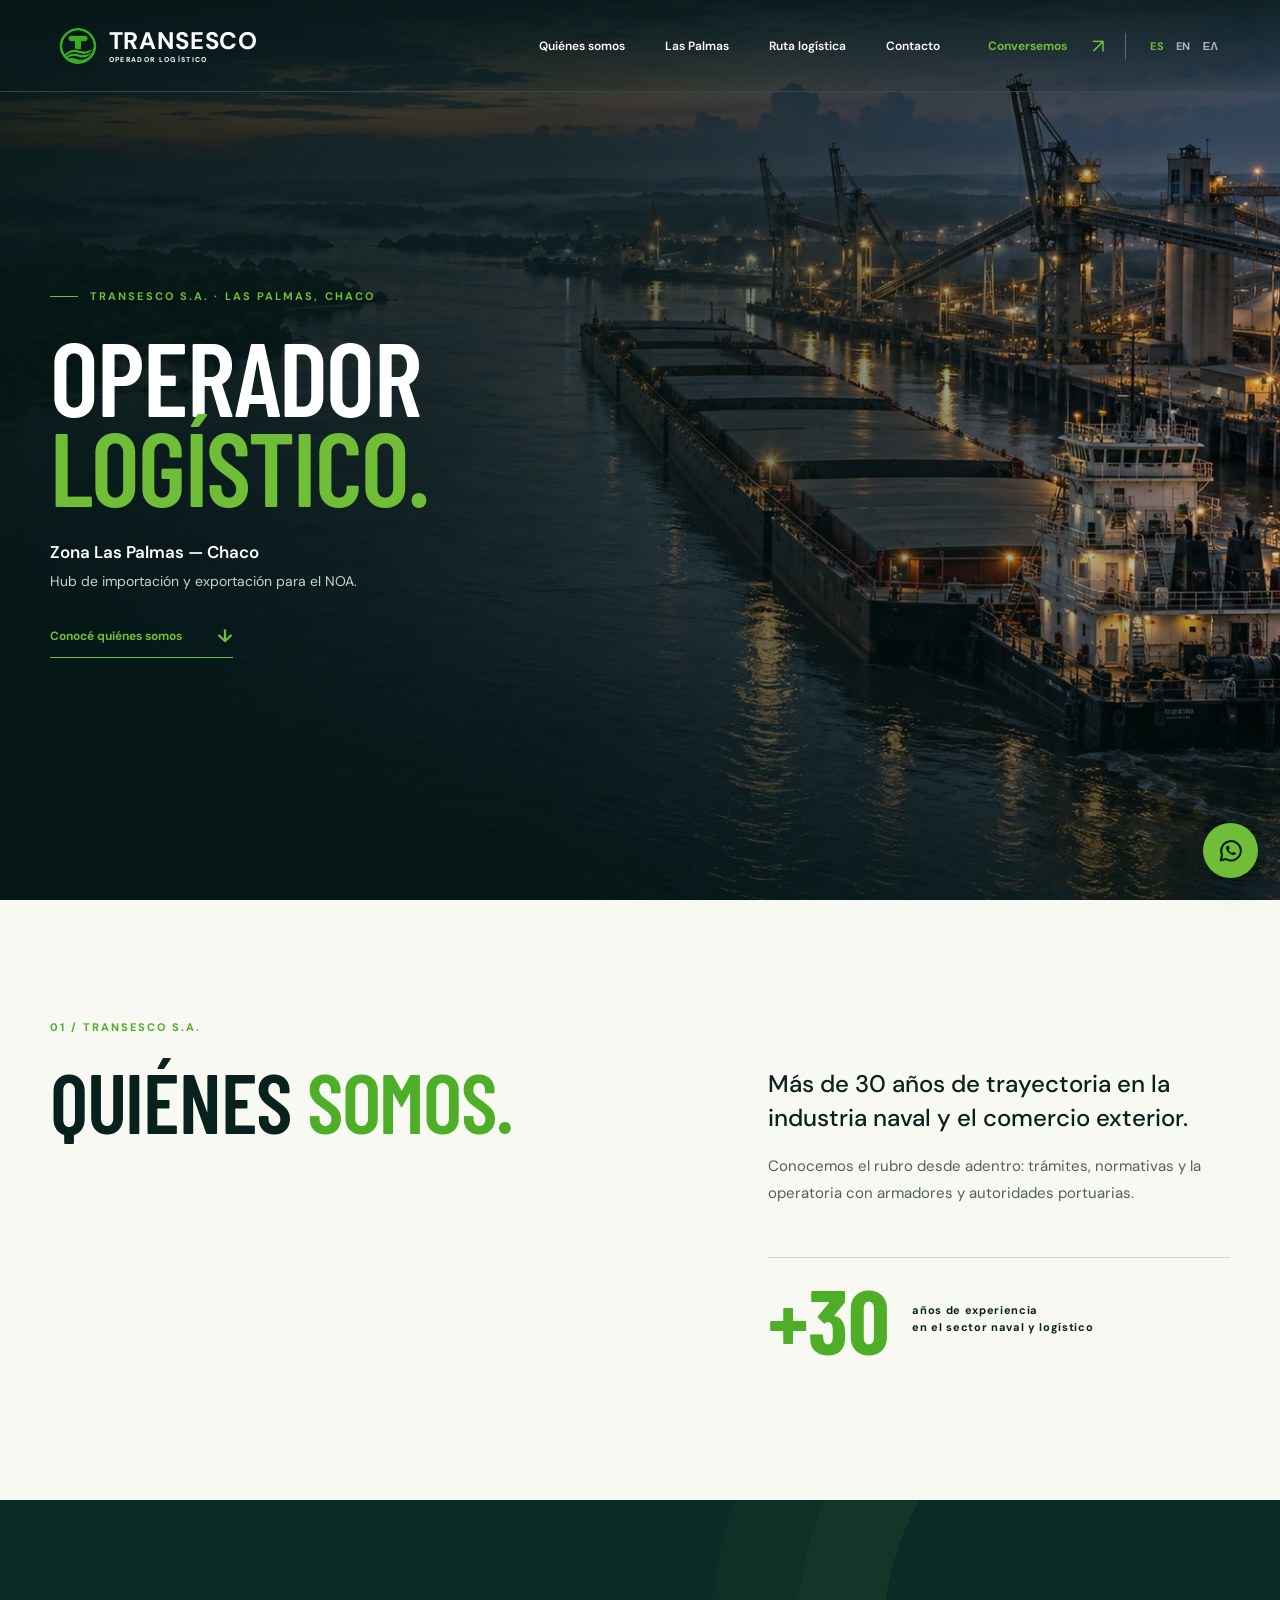
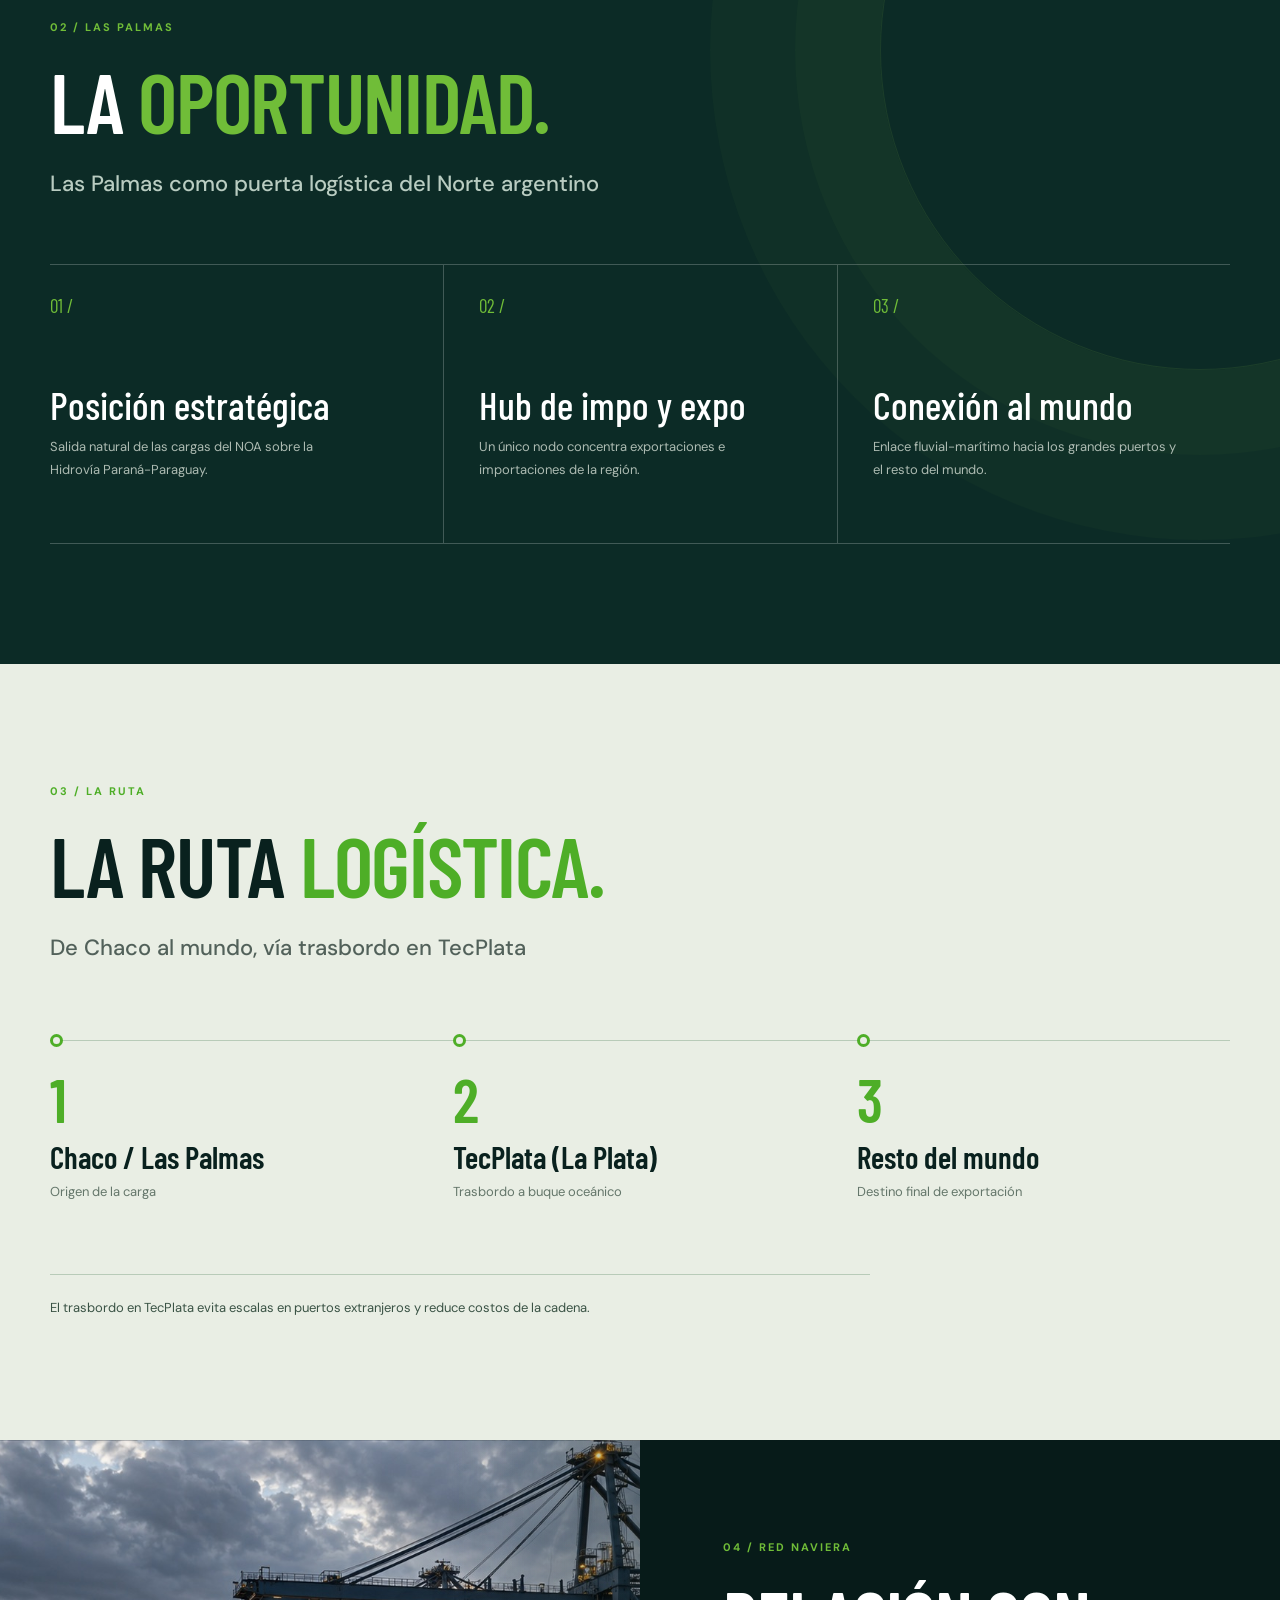
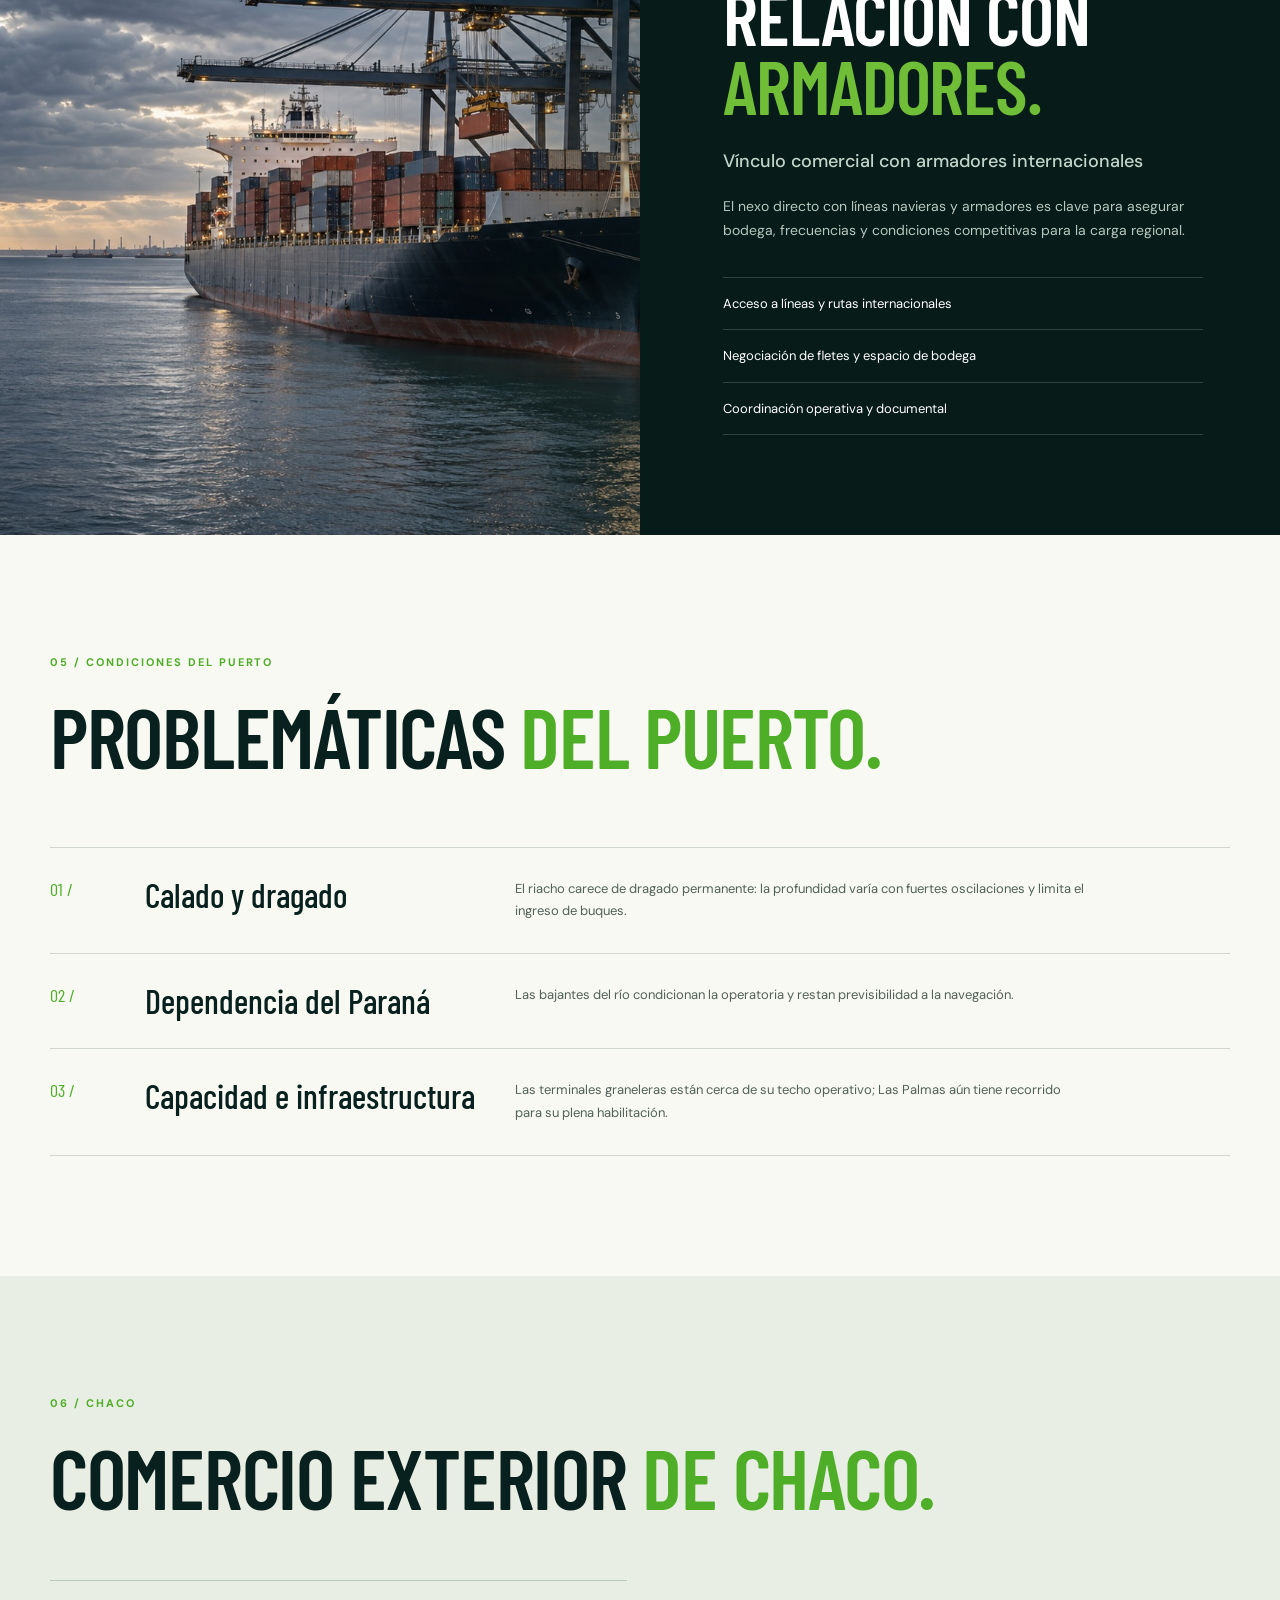
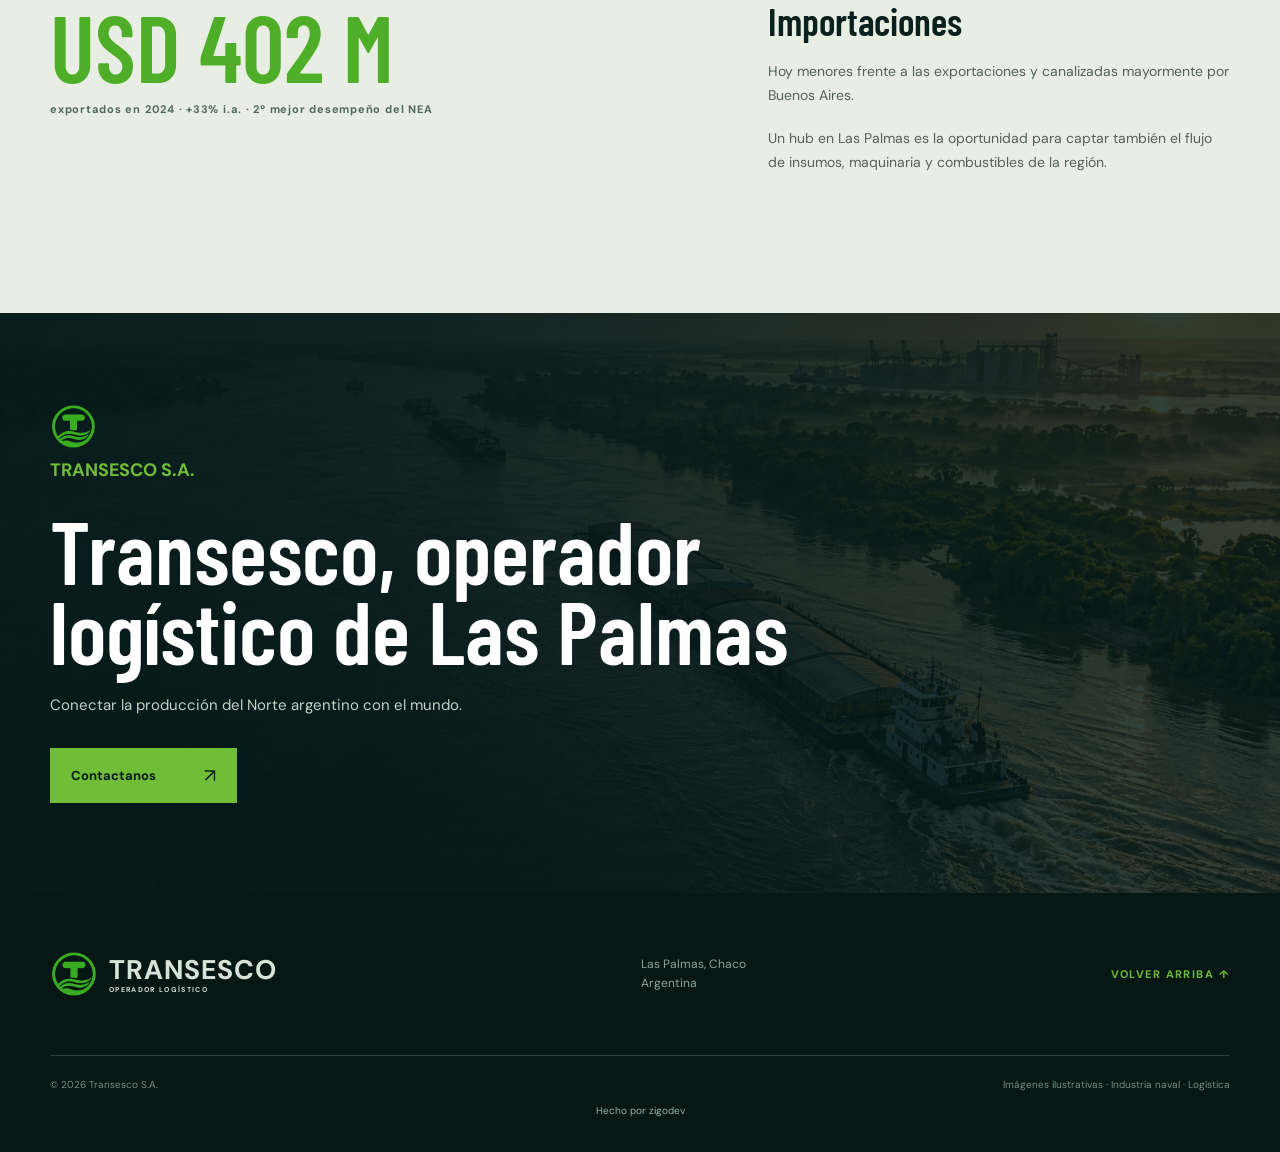
==== commit d5471edb: "Match about page design to landing" ====
--- a/quienes-somos.html
+++ b/quienes-somos.html
@@ -13,6 +13,7 @@
     <link rel="preconnect" href="https://fonts.gstatic.com" crossorigin />
     <link href="https://fonts.googleapis.com/css2?family=Barlow+Condensed:wght@400;500;600;700&family=DM+Sans:wght@400;500;600;700&display=swap" rel="stylesheet" />
     <link rel="stylesheet" href="styles.css" />
+    <link rel="stylesheet" href="about.css" />
     <script src="translations.js" defer></script>
     <script src="about.js" defer></script>
   </head>
@@ -27,22 +28,22 @@
 
     <main>
       <section class="about-hero" aria-labelledby="about-title">
-        <div class="container about-hero-grid"><div><p class="eyebrow"><span class="eyebrow-line"></span> TRANSESCO S.A. · LAS PALMAS, CHACO</p><h1 id="about-title">OPERADOR<br /><em>LOGÍSTICO.</em></h1><p class="about-hero-place">Zona Las Palmas — Chaco</p><p class="about-hero-subtitle">Hub de importación y exportación para el NOA.</p><a class="about-scroll-link" href="#nosotros">Conocé quiénes somos <span aria-hidden="true">↓</span></a></div><div class="about-hero-mark" aria-hidden="true"><img src="assets/logo.png" alt="" /><strong>TRANSESCO S.A.</strong></div></div>
+        <div class="container about-hero-grid"><div><p class="eyebrow"><span class="eyebrow-line"></span> TRANSESCO S.A. · LAS PALMAS, CHACO</p><h1 id="about-title">OPERADOR<br /><em>LOGÍSTICO.</em></h1><p class="about-hero-place">Zona Las Palmas — Chaco</p><p class="about-hero-subtitle">Hub de importación y exportación para el NOA.</p><a class="about-scroll-link" href="#nosotros">Conocé quiénes somos <span aria-hidden="true">↓</span></a></div></div>
       </section>
 
-      <section class="about-block about-company" id="nosotros"><div class="container about-split"><div><p class="about-kicker">01 / TRANSESCO S.A.</p><h2>QUIÉNES <em>SOMOS.</em></h2></div><div class="about-prose"><p class="about-lead">Más de 30 años de trayectoria en la industria naval y el comercio exterior.</p><p>Conocemos el rubro desde adentro: trámites, normativas y la operatoria con armadores y autoridades portuarias.</p><div class="about-stat"><strong>+30</strong><span>años de experiencia<br />en el sector naval y logístico</span></div></div></div></section>
+      <section class="about-block about-company" id="nosotros"><div class="container reveal about-split"><div><p class="about-kicker">01 / TRANSESCO S.A.</p><h2>QUIÉNES <em>SOMOS.</em></h2></div><div class="about-prose"><p class="about-lead">Más de 30 años de trayectoria en la industria naval y el comercio exterior.</p><p>Conocemos el rubro desde adentro: trámites, normativas y la operatoria con armadores y autoridades portuarias.</p><div class="about-stat"><strong>+30</strong><span>años de experiencia<br />en el sector naval y logístico</span></div></div></div></section>
 
-      <section class="about-block about-opportunity" id="oportunidad"><div class="container"><p class="about-kicker">02 / LAS PALMAS</p><h2>LA <em>OPORTUNIDAD.</em></h2><p class="about-section-lead">Las Palmas como puerta logística del Norte argentino</p><div class="about-feature-grid"><article><span>01 /</span><h3>Posición estratégica</h3><p>Salida natural de las cargas del NOA sobre la Hidrovía Paraná-Paraguay.</p></article><article><span>02 /</span><h3>Hub de impo y expo</h3><p>Un único nodo concentra exportaciones e importaciones de la región.</p></article><article><span>03 /</span><h3>Conexión al mundo</h3><p>Enlace fluvial-marítimo hacia los grandes puertos y el resto del mundo.</p></article></div></div></section>
+      <section class="about-block about-opportunity" id="oportunidad"><div class="container reveal"><p class="about-kicker">02 / LAS PALMAS</p><h2>LA <em>OPORTUNIDAD.</em></h2><p class="about-section-lead">Las Palmas como puerta logística del Norte argentino</p><div class="about-feature-grid"><article><span>01 /</span><h3>Posición estratégica</h3><p>Salida natural de las cargas del NOA sobre la Hidrovía Paraná-Paraguay.</p></article><article><span>02 /</span><h3>Hub de impo y expo</h3><p>Un único nodo concentra exportaciones e importaciones de la región.</p></article><article><span>03 /</span><h3>Conexión al mundo</h3><p>Enlace fluvial-marítimo hacia los grandes puertos y el resto del mundo.</p></article></div></div></section>
 
-      <section class="about-block about-route" id="ruta"><div class="container"><p class="about-kicker">03 / LA RUTA</p><h2>LA RUTA <em>LOGÍSTICA.</em></h2><p class="about-section-lead">De Chaco al mundo, vía trasbordo en TecPlata</p><div class="about-route-grid"><article><strong>1</strong><h3>Chaco / Las Palmas</h3><p>Origen de la carga</p></article><article><strong>2</strong><h3>TecPlata (La Plata)</h3><p>Trasbordo a buque oceánico</p></article><article><strong>3</strong><h3>Resto del mundo</h3><p>Destino final de exportación</p></article></div><p class="about-route-note">El trasbordo en TecPlata evita escalas en puertos extranjeros y reduce costos de la cadena.</p></div></section>
+      <section class="about-block about-route" id="ruta"><div class="container reveal"><p class="about-kicker">03 / LA RUTA</p><h2>LA RUTA <em>LOGÍSTICA.</em></h2><p class="about-section-lead">De Chaco al mundo, vía trasbordo en TecPlata</p><div class="about-route-grid"><article><strong>1</strong><h3>Chaco / Las Palmas</h3><p>Origen de la carga</p></article><article><strong>2</strong><h3>TecPlata (La Plata)</h3><p>Trasbordo a buque oceánico</p></article><article><strong>3</strong><h3>Resto del mundo</h3><p>Destino final de exportación</p></article></div><p class="about-route-note">El trasbordo en TecPlata evita escalas en puertos extranjeros y reduce costos de la cadena.</p></div></section>
 
-      <section class="about-block about-shipowners" id="armadores"><div class="container about-split"><div><p class="about-kicker">04 / RED NAVIERA</p><h2>RELACIÓN CON <em>ARMADORES.</em></h2><p class="about-section-lead">Vínculo comercial con armadores internacionales</p><p>El nexo directo con líneas navieras y armadores es clave para asegurar bodega, frecuencias y condiciones competitivas para la carga regional.</p></div><ul class="about-value-list"><li>Acceso a líneas y rutas internacionales</li><li>Negociación de fletes y espacio de bodega</li><li>Coordinación operativa y documental</li></ul></div></section>
+      <section class="about-block about-shipowners" id="armadores"><div class="about-shipowners-image" role="img" aria-label="Buque de carga en una terminal portuaria"></div><div class="about-shipowners-copy reveal"><p class="about-kicker">04 / RED NAVIERA</p><h2>RELACIÓN CON <em>ARMADORES.</em></h2><p class="about-section-lead">Vínculo comercial con armadores internacionales</p><p>El nexo directo con líneas navieras y armadores es clave para asegurar bodega, frecuencias y condiciones competitivas para la carga regional.</p><ul class="about-value-list"><li>Acceso a líneas y rutas internacionales</li><li>Negociación de fletes y espacio de bodega</li><li>Coordinación operativa y documental</li></ul></div></section>
 
-      <section class="about-block about-challenges" id="desafios"><div class="container"><p class="about-kicker">05 / CONDICIONES DEL PUERTO</p><h2>PROBLEMÁTICAS <em>DEL PUERTO.</em></h2><div class="about-challenge-list"><article><h3>Calado y dragado</h3><p>El riacho carece de dragado permanente: la profundidad varía con fuertes oscilaciones y limita el ingreso de buques.</p></article><article><h3>Dependencia del Paraná</h3><p>Las bajantes del río condicionan la operatoria y restan previsibilidad a la navegación.</p></article><article><h3>Capacidad e infraestructura</h3><p>Las terminales graneleras están cerca de su techo operativo; Las Palmas aún tiene recorrido para su plena habilitación.</p></article></div></div></section>
+      <section class="about-block about-challenges" id="desafios"><div class="container reveal"><p class="about-kicker">05 / CONDICIONES DEL PUERTO</p><h2>PROBLEMÁTICAS <em>DEL PUERTO.</em></h2><div class="about-challenge-list"><article><h3>Calado y dragado</h3><p>El riacho carece de dragado permanente: la profundidad varía con fuertes oscilaciones y limita el ingreso de buques.</p></article><article><h3>Dependencia del Paraná</h3><p>Las bajantes del río condicionan la operatoria y restan previsibilidad a la navegación.</p></article><article><h3>Capacidad e infraestructura</h3><p>Las terminales graneleras están cerca de su techo operativo; Las Palmas aún tiene recorrido para su plena habilitación.</p></article></div></div></section>
 
-      <section class="about-block about-trade" id="comercio"><div class="container"><p class="about-kicker">06 / CHACO</p><h2>COMERCIO EXTERIOR <em>DE CHACO.</em></h2><div class="about-trade-grid"><div class="about-trade-figure"><strong>USD 402 M</strong><span>exportados en 2024 · +33% i.a. · 2º mejor desempeño del NEA</span></div><div class="about-trade-copy"><h3>Importaciones</h3><p>Hoy menores frente a las exportaciones y canalizadas mayormente por Buenos Aires.</p><p>Un hub en Las Palmas es la oportunidad para captar también el flujo de insumos, maquinaria y combustibles de la región.</p></div></div></div></section>
+      <section class="about-block about-trade" id="comercio"><div class="container reveal"><p class="about-kicker">06 / CHACO</p><h2>COMERCIO EXTERIOR <em>DE CHACO.</em></h2><div class="about-trade-grid"><div class="about-trade-figure"><strong>USD 402 M</strong><span>exportados en 2024 · +33% i.a. · 2º mejor desempeño del NEA</span></div><div class="about-trade-copy"><h3>Importaciones</h3><p>Hoy menores frente a las exportaciones y canalizadas mayormente por Buenos Aires.</p><p>Un hub en Las Palmas es la oportunidad para captar también el flujo de insumos, maquinaria y combustibles de la región.</p></div></div></div></section>
 
-      <section class="about-end"><div class="container"><img src="assets/logo.png" alt="" /><p>TRANSESCO S.A.</p><h2>Transesco, operador logístico de Las Palmas</h2><p>Conectar la producción del Norte argentino con el mundo.</p><a class="button button-lime" href="index.html#contacto">Contactanos <span aria-hidden="true">↗</span></a></div></section>
+      <section class="about-end"><div class="container reveal"><img src="assets/logo.png" alt="" /><p>TRANSESCO S.A.</p><h2>Transesco, operador logístico de Las Palmas</h2><p>Conectar la producción del Norte argentino con el mundo.</p><a class="button button-lime" href="index.html#contacto">Contactanos <span aria-hidden="true">↗</span></a></div></section>
     </main>
 
     <a class="whatsapp-float" href="https://wa.me/5491133042528?text=Hola%2C%20quisiera%20conversar%20sobre%20la%20propuesta%20log%C3%ADstica%20de%20Transesco." target="_blank" rel="noopener noreferrer" aria-label="Contactar a Transesco por WhatsApp"><svg viewBox="0 0 32 32" fill="none" stroke="currentColor" stroke-width="2.2" stroke-linecap="round" stroke-linejoin="round" aria-hidden="true"><path d="M26.5 15.5a10.5 10.5 0 0 1-15.7 9.1L5 26l1.5-5.6A10.5 10.5 0 1 1 26.5 15.5Z"/><path d="M11.8 10.7c-.5 0-1.2 1.1-1.2 2.1 0 2.6 3.4 6.1 6.2 7.1 1.9.7 3.5.3 4.4-.8.2-.3.3-.8.1-1l-2.5-1.2c-.1-.1-.4 0-.6.2l-1 1.2c-1.6-.6-3.2-2.2-3.9-3.8l1.1-1c.2-.2.3-.4.2-.6l-1.1-2.3c-.1-.2-.4-.3-.7-.3Z" fill="currentColor" stroke="none"/></svg></a>
--- a/styles.css
+++ b/styles.css
@@ -77,67 +77,3 @@
 .footer{border-top:4px solid var(--brand-orange)}
 @media(max-width:900px){.company-intro{grid-template-columns:1fr;gap:38px}.company-mark{min-height:260px}.company-details{grid-template-columns:1fr;gap:0}.company-card,.company-card+article{padding:24px 0;border-left:0;border-top:1px solid var(--line)}.company-card h3{margin:15px 0 10px}}
 @media(max-width:480px){.company-intro{gap:30px;padding-bottom:40px}.company-mark{min-height:210px;padding:30px 16px}.company-mark img{width:90px;height:90px}.company-summary .section-title{font-size:56px}.company-summary .lead{font-size:20px}.company-details{padding-top:25px}}
-
-/* Complete company profile */
-.about-header{background:rgba(5,25,22,.96)}
-.about-hero{min-height:690px;display:flex;align-items:center;padding:150px 0 90px;background:linear-gradient(105deg,rgba(5,26,24,.96),rgba(5,26,24,.75)),url('assets/hero-puerto.jpg') center/cover;color:#fff;border-left:18px solid var(--brand-orange)}
-.about-hero-grid{display:grid;grid-template-columns:1.25fr .75fr;align-items:center;gap:10%}
-.about-hero .eyebrow{margin-bottom:25px}
-.about-hero h1{margin:0;font-family:var(--display);font-size:clamp(72px,8vw,126px);font-weight:600;line-height:.83;letter-spacing:-.02em}
-.about-hero h1 em,.about-block h2 em{font-style:normal;color:var(--lime)}
-.about-hero-place{margin:34px 0 7px;color:var(--lime);font-size:20px;font-weight:600}
-.about-hero-subtitle{margin:0;color:#c6d5c9;font-size:15px}
-.about-scroll-link{display:inline-flex;gap:20px;margin-top:42px;padding-bottom:8px;border-bottom:1px solid var(--lime);color:var(--lime);font-size:12px;font-weight:700}
-.about-hero-mark{display:flex;flex-direction:column;align-items:center;justify-content:center;gap:24px;min-height:380px;padding:45px;background:#f9e6c7;color:var(--brand-green)}
-.about-hero-mark img{width:145px;height:145px;object-fit:contain}
-.about-hero-mark strong{font-family:'Gill Sans','Gill Sans MT',var(--body);font-size:clamp(26px,3vw,40px);font-weight:700;text-align:center}
-.about-block{padding:115px 0}
-.about-block:nth-of-type(odd){background:var(--paper)}
-.about-block h2{max-width:1000px;margin:0;font-family:var(--display);font-size:clamp(65px,7vw,104px);font-weight:600;line-height:.9;letter-spacing:-.015em}
-.about-block h2 em{color:var(--brand-green)}
-.about-kicker{margin:0 0 24px;color:var(--brand-green);font-size:11px;font-weight:700;letter-spacing:.16em}
-.about-section-lead{max-width:750px;margin:28px 0 42px;color:var(--brand-green);font-size:22px;font-weight:600;line-height:1.4}
-.about-split{display:grid;grid-template-columns:1fr 1fr;gap:9%}
-.about-prose{padding-top:35px}
-.about-prose p,.about-shipowners .about-split>div>p:last-child{max-width:610px;color:#52615a;line-height:1.75}
-.about-prose .about-lead{margin-top:0;color:var(--ink);font-size:24px;font-weight:600;line-height:1.4}
-.about-stat{display:flex;align-items:center;gap:22px;margin-top:35px;padding:22px 0;border-top:1px solid var(--line)}
-.about-stat strong{color:var(--brand-green);font-family:var(--display);font-size:94px;line-height:.8}
-.about-stat span{font-size:12px;font-weight:700;line-height:1.5}
-.about-feature-grid,.about-route-grid{display:grid;grid-template-columns:repeat(3,minmax(0,1fr));gap:18px}
-.about-feature-grid article{min-height:245px;padding:28px;background:#fff;border-top:5px solid var(--brand-green)}
-.about-feature-grid article span{color:var(--brand-orange);font-family:var(--display);font-size:23px;font-weight:700}
-.about-feature-grid h3,.about-route-grid h3{margin:35px 0 13px;font-family:'Gill Sans','Gill Sans MT',var(--body);font-size:26px;line-height:1.15}
-.about-feature-grid p,.about-route-grid p{margin:0;color:#52615a;font-size:13px;line-height:1.7}
-.about-route{background:#e9eee4}
-.about-route-grid article{position:relative;min-height:218px;padding:25px 27px;background:#f9e6c7;border-top:6px solid var(--brand-green)}
-.about-route-grid article:not(:last-child)::after{content:'→';position:absolute;right:-21px;top:45%;z-index:2;color:var(--brand-green);font-size:27px;font-weight:700}
-.about-route-grid strong{color:var(--brand-green);font-family:var(--display);font-size:54px;line-height:1}
-.about-route-grid h3{margin:19px 0 8px}
-.about-route-note{margin:36px 0 0;color:#3d5b46;font-size:14px;font-style:italic;line-height:1.6}
-.about-shipowners{background:var(--forest-2);color:#fff}
-.about-shipowners .about-kicker,.about-shipowners .about-section-lead{color:var(--lime)}
-.about-shipowners h2 em{color:var(--lime)}
-.about-shipowners .about-split>div>p:last-child{color:#b7c7bd}
-.about-value-list{display:grid;align-content:center;gap:12px;list-style:none;margin:0;padding:0}
-.about-value-list li{padding:22px 25px;border-left:5px solid var(--brand-orange);background:rgba(255,255,255,.07);font-size:14px;line-height:1.4}
-.about-challenge-list{display:grid;gap:16px;margin-top:47px}
-.about-challenge-list article{padding:26px 30px;border-left:6px solid var(--brand-green);background:#f9e8cf}
-.about-challenge-list h3{margin:0 0 9px;font-size:18px}
-.about-challenge-list p{margin:0;color:#52615a;font-size:13px;line-height:1.7}
-.about-trade{background:#e9eee4}
-.about-trade-grid{display:grid;grid-template-columns:1fr 1fr;align-items:center;gap:10%;margin-top:48px}
-.about-trade-figure{display:flex;flex-direction:column;gap:8px;padding:36px;border-left:7px solid var(--brand-green);background:#f9e6c7}
-.about-trade-figure strong{color:var(--brand-green);font-family:var(--display);font-size:clamp(65px,7vw,102px);font-weight:600;line-height:.9}
-.about-trade-figure span{font-size:13px;line-height:1.6}
-.about-trade-copy h3{margin:0 0 14px;font-size:24px}
-.about-trade-copy p{max-width:480px;color:#52615a;line-height:1.7}
-.about-end{padding:100px 0 120px;background:var(--forest);color:#fff;text-align:center;border-top:8px solid var(--brand-orange)}
-.about-end img{width:94px;margin:0 auto 14px}
-.about-end p:first-of-type{margin:0;color:var(--lime);font-family:'Gill Sans','Gill Sans MT',var(--body);font-size:24px;font-weight:700}
-.about-end h2{max-width:750px;margin:27px auto 19px;font-family:var(--display);font-size:clamp(58px,7vw,95px);font-weight:600;line-height:.92}
-.about-end p:last-of-type{margin:0 auto 29px;color:#b7c7bd;line-height:1.6}
-.about-end .button{margin:auto}
-html[lang="el"] .about-hero h1,html[lang="el"] .about-block h2,html[lang="el"] .about-end h2{font-family:var(--body);font-size:clamp(40px,5vw,72px);line-height:1.1;overflow-wrap:anywhere}
-@media(max-width:900px){.about-hero-grid,.about-split,.about-trade-grid{grid-template-columns:1fr;gap:35px}.about-hero-mark{min-height:240px}.about-hero-mark img{width:90px;height:90px}.about-block{padding:85px 0}.about-prose{padding-top:0}}
-@media(max-width:650px){.about-hero{min-height:0;padding:135px 0 70px;border-left-width:8px}.about-hero h1{font-size:62px}.about-hero-mark{display:none}.about-block h2{font-size:62px}.about-feature-grid,.about-route-grid{grid-template-columns:1fr}.about-feature-grid article,.about-route-grid article{min-height:0}.about-feature-grid h3{margin-top:18px}.about-route-grid article:not(:last-child)::after{right:18px;top:auto;bottom:-27px;transform:rotate(90deg)}.about-trade-grid{margin-top:33px}.about-end{padding:80px 0}.about-end h2{font-size:62px}html[lang="el"] .about-hero h1,html[lang="el"] .about-block h2,html[lang="el"] .about-end h2{font-size:41px}}
--- a/about.css
+++ b/about.css
@@ -0,0 +1,87 @@
+/* The company page follows the editorial layouts of the landing. */
+.about-header{background:linear-gradient(180deg,rgba(4,22,21,.78),rgba(4,22,21,.12))}
+.about-hero{display:flex;align-items:center;height:100svh;max-height:1050px;padding:92px 0 45px;background:linear-gradient(90deg,rgba(4,22,21,.9) 0%,rgba(4,22,21,.7) 43%,rgba(4,22,21,.18) 100%),linear-gradient(0deg,rgba(4,22,21,.5),transparent 35%),url('assets/hero-puerto.jpg') center/cover;color:#fff;overflow:hidden}
+.about-hero-grid{display:block}
+.about-hero-grid>div{max-width:790px}
+.about-hero .eyebrow{margin-bottom:27px}
+.about-hero h1{margin:0;font-family:var(--display);font-size:104px;font-weight:600;letter-spacing:-.017em;line-height:.86}
+.about-hero h1 em{color:var(--lime);font-style:normal}
+.about-hero-place{margin:31px 0 7px;color:#fff;font-size:17px;font-weight:600}
+.about-hero-subtitle{max-width:470px;margin:0;color:#c6d5c9;font-size:14px;line-height:1.7}
+.about-scroll-link{display:inline-flex;align-items:center;gap:35px;margin-top:30px;padding-bottom:9px;border-bottom:1px solid var(--lime);color:var(--lime);font-size:12px;font-weight:700}
+.about-scroll-link span{font-size:18px}
+.about-block{padding:120px 0}
+.about-block h2{max-width:1100px;margin:0;font-family:var(--display);font-size:84px;font-weight:600;letter-spacing:-.015em;line-height:.92}
+.about-block h2 em{color:var(--green);font-style:normal}
+.about-kicker{margin:0 0 28px;color:var(--green);font-size:11px;font-weight:700;letter-spacing:.18em}
+.about-section-lead{max-width:770px;margin:30px 0 64px;color:#52615a;font-size:22px;font-weight:500;line-height:1.4}
+.about-split{display:grid;grid-template-columns:1fr .8fr;gap:12%}
+.about-company{background:var(--paper)}
+.about-prose{padding-top:47px}
+.about-prose p{max-width:570px;color:#52615a;line-height:1.8}
+.about-prose .about-lead{margin:0 0 19px;color:var(--ink);font-size:24px;font-weight:500;line-height:1.4}
+.about-stat{display:flex;align-items:center;gap:22px;margin-top:50px;padding:24px 0;border-top:1px solid var(--line)}
+.about-stat strong{color:var(--green);font-family:var(--display);font-size:92px;line-height:.8}
+.about-stat span{font-size:11px;font-weight:700;letter-spacing:.06em;line-height:1.5}
+.about-opportunity{position:relative;overflow:hidden;background:var(--forest-2);color:#fff}
+.about-opportunity::after{content:'';position:absolute;top:-170px;right:-240px;width:640px;height:640px;border:1px solid rgba(168,220,81,.1);border-radius:50%;box-shadow:0 0 0 85px rgba(168,220,81,.025),0 0 0 170px rgba(168,220,81,.022);pointer-events:none}
+.about-opportunity .container{position:relative;z-index:1}
+.about-opportunity .about-kicker,.about-opportunity h2 em{color:var(--lime)}
+.about-opportunity .about-section-lead{color:#b9ccc1}
+.about-feature-grid{display:grid;grid-template-columns:repeat(3,minmax(0,1fr));border-top:1px solid rgba(255,255,255,.22);border-bottom:1px solid rgba(255,255,255,.22)}
+.about-feature-grid article{min-height:278px;padding:29px 35px 35px 0}
+.about-feature-grid article+article{padding-left:35px;border-left:1px solid rgba(255,255,255,.22)}
+.about-feature-grid article span{color:var(--lime);font-family:var(--display);font-size:19px}
+.about-feature-grid h3{margin:68px 0 13px;font-family:var(--display);font-size:39px;font-weight:500;line-height:.96}
+.about-feature-grid p{max-width:310px;margin:0;color:#adbbb2;font-size:13px;line-height:1.75}
+.about-route{background:#e9eee4}
+.about-route .about-section-lead{margin-bottom:76px}
+.about-route-grid{position:relative;display:grid;grid-template-columns:repeat(3,minmax(0,1fr));gap:30px;border-top:1px solid #b8cbb8}
+.about-route-grid article{position:relative;padding:32px 20px 0 0}
+.about-route-grid article::before{content:'';position:absolute;top:-7px;left:0;width:13px;height:13px;border:3px solid var(--green);border-radius:50%;background:#e9eee4}
+.about-route-grid strong{color:var(--green);font-family:var(--display);font-size:61px;font-weight:600;line-height:.85}
+.about-route-grid h3{margin:10px 0 8px;font-family:var(--display);font-size:31px;font-weight:600}
+.about-route-grid p{margin:0;color:#64766a;font-size:13px}
+.about-route-note{max-width:820px;margin:74px 0 0;padding-top:22px;border-top:1px solid #b8cbb8;color:#3a5345;font-size:13px;line-height:1.75}
+.about-shipowners{display:grid;grid-template-columns:1fr 1fr;min-height:680px;padding:0;background:var(--forest);color:#fff}
+.about-shipowners-image{background:linear-gradient(90deg,transparent 70%,rgba(7,27,25,.3)),url('assets/hero-oceano.jpg') center/cover}
+.about-shipowners-copy{align-self:center;padding:100px 12% 100px 13%}
+.about-shipowners .about-kicker,.about-shipowners h2 em{color:var(--lime)}
+.about-shipowners h2{font-size:75px}
+.about-shipowners .about-section-lead{margin:29px 0 20px;color:#c4d5c9;font-size:18px}
+.about-shipowners-copy>p:not(.about-kicker):not(.about-section-lead){max-width:560px;color:#b7c7bd;font-size:14px;line-height:1.75}
+.about-value-list{list-style:none;margin:34px 0 0;padding:0}
+.about-value-list li{padding:16px 0;border-top:1px solid rgba(255,255,255,.17);font-size:13px;line-height:1.5}
+.about-value-list li:last-child{border-bottom:1px solid rgba(255,255,255,.17)}
+.about-challenges{background:var(--paper)}
+.about-challenge-list{counter-reset:challenge;margin-top:72px;border-top:1px solid var(--line)}
+.about-challenge-list article{counter-increment:challenge;display:grid;grid-template-columns:70px minmax(180px,.65fr) minmax(0,1.35fr);gap:25px;align-items:start;padding:30px 0;border-bottom:1px solid var(--line)}
+.about-challenge-list article::before{content:'0' counter(challenge) ' /';color:var(--green);font-family:var(--display);font-size:18px}
+.about-challenge-list h3{margin:0;font-family:var(--display);font-size:34px;font-weight:500;line-height:1}
+.about-challenge-list p{max-width:570px;margin:0;color:#52615a;font-size:13px;line-height:1.75}
+.about-trade{background:#e9eee4}
+.about-trade-grid{display:grid;grid-template-columns:1fr .8fr;gap:12%;align-items:start;margin-top:65px}
+.about-trade-figure{display:flex;flex-direction:column;gap:13px;padding-top:24px;border-top:1px solid #b8cbb8}
+.about-trade-figure strong{color:var(--green);font-family:var(--display);font-size:94px;font-weight:600;line-height:.88;white-space:nowrap}
+.about-trade-figure span{color:#506759;font-size:11px;font-weight:700;letter-spacing:.07em;line-height:1.6}
+.about-trade-copy{padding-top:18px}
+.about-trade-copy h3{margin:0 0 15px;font-family:var(--display);font-size:38px;font-weight:600}
+.about-trade-copy p{max-width:520px;margin:0 0 18px;color:#52615a;font-size:14px;line-height:1.75}
+.about-end{position:relative;overflow:hidden;min-height:540px;display:flex;align-items:center;padding:90px 0;background:linear-gradient(105deg,rgba(5,26,24,.96),rgba(5,26,24,.8)),url('assets/hero-hidrovia.jpg') center/cover;color:#fff}
+.about-end .container{position:relative;z-index:1}
+.about-end img{width:47px;margin:0 0 8px}
+.about-end p:first-of-type{margin:0;color:var(--lime);font-family:'Gill Sans','Gill Sans MT',var(--body);font-size:18px;font-weight:700}
+.about-end h2{max-width:850px;margin:28px 0 23px;font-family:var(--display);font-size:89px;font-weight:600;line-height:.9}
+.about-end p:last-of-type{margin:0 0 31px;color:#c5d3c9;font-size:15px;line-height:1.6}
+.about-end .button{width:max-content}
+body[data-page="about"] .footer{border-top:0}
+body[data-page="about"] .footer-bottom{grid-template-columns:1fr 1fr;row-gap:13px;padding-bottom:calc(35px + env(safe-area-inset-bottom))}
+body[data-page="about"] .footer-bottom>span:first-child{grid-column:1;grid-row:1}
+body[data-page="about"] .footer-bottom>span:nth-child(2){grid-column:2;grid-row:1;text-align:right}
+body[data-page="about"] .footer-bottom>a{grid-column:1/-1;grid-row:2;text-align:center}
+html[lang="el"] .about-hero h1,html[lang="el"] .about-block h2,html[lang="el"] .about-end h2{font-family:var(--body);font-size:64px;line-height:1.1;overflow-wrap:anywhere}
+html[lang="el"] .about-shipowners h2{font-size:57px}
+@media(max-width:1024px){.about-hero h1{font-size:86px}.about-block h2{font-size:72px}.about-shipowners h2{font-size:62px}.about-end h2{font-size:78px}.about-trade-figure strong{font-size:76px}}
+@media(max-width:768px){.about-hero{padding-top:76px}.about-hero h1{font-size:74px}.about-block{padding:85px 0}.about-block h2{font-size:66px}.about-split{grid-template-columns:1fr;gap:27px}.about-prose{padding-top:0}.about-section-lead{margin-bottom:47px}.about-feature-grid article{padding-right:20px}.about-feature-grid article+article{padding-left:20px}.about-feature-grid h3{font-size:32px}.about-shipowners{grid-template-columns:1fr}.about-shipowners-image{min-height:340px}.about-shipowners-copy{padding:75px 32px}.about-challenge-list article{grid-template-columns:55px minmax(160px,.8fr) 1.2fr;gap:17px}.about-trade-grid{grid-template-columns:1fr;gap:25px}.about-end h2{font-size:68px}html[lang="el"] .about-hero h1,html[lang="el"] .about-block h2,html[lang="el"] .about-end h2{font-size:53px}}
+@media(max-width:480px){.about-hero{padding:68px 0 22px}.about-hero .eyebrow{margin-bottom:22px;font-size:9px}.about-hero h1{font-size:56px}.about-hero-place{margin-top:25px;font-size:15px}.about-hero-subtitle{font-size:13px}.about-scroll-link{margin-top:23px}.about-block{padding:72px 0}.about-block h2{font-size:54px}.about-section-lead{margin:24px 0 40px;font-size:18px}.about-prose .about-lead{font-size:21px}.about-stat{margin-top:38px}.about-stat strong{font-size:75px}.about-feature-grid{grid-template-columns:1fr}.about-feature-grid article,.about-feature-grid article+article{min-height:0;padding:24px 0;border-left:0}.about-feature-grid article+article{border-top:1px solid rgba(255,255,255,.22)}.about-feature-grid h3{margin:14px 0 10px;font-size:37px}.about-route-grid{grid-template-columns:1fr;gap:0;border-top:0}.about-route-grid article{padding:22px 0;border-top:1px solid #b8cbb8}.about-route-grid article::before{display:none}.about-route-grid strong{font-size:51px}.about-route-note{margin-top:31px}.about-shipowners-image{min-height:275px}.about-shipowners-copy{padding:65px 20px}.about-shipowners h2{font-size:55px}.about-challenge-list{margin-top:45px}.about-challenge-list article{grid-template-columns:42px 1fr;gap:7px 12px;padding:24px 0}.about-challenge-list h3{font-size:31px}.about-challenge-list p{grid-column:2}.about-trade-grid{margin-top:42px}.about-trade-figure strong{font-size:69px}.about-end{min-height:460px;padding:76px 0}.about-end h2{font-size:62px}.about-end p:last-of-type{font-size:13px}body[data-page="about"] .footer-bottom{grid-template-columns:1fr;text-align:center}body[data-page="about"] .footer-bottom>span:first-child,body[data-page="about"] .footer-bottom>span:nth-child(2),body[data-page="about"] .footer-bottom>a{grid-column:1;grid-row:auto;text-align:center}html[lang="el"] .about-hero h1,html[lang="el"] .about-block h2,html[lang="el"] .about-end h2{font-size:39px}html[lang="el"] .about-shipowners h2{font-size:38px}}
+@media(prefers-reduced-motion:reduce){.about-block .reveal,.about-end .reveal{opacity:1;transform:none}}
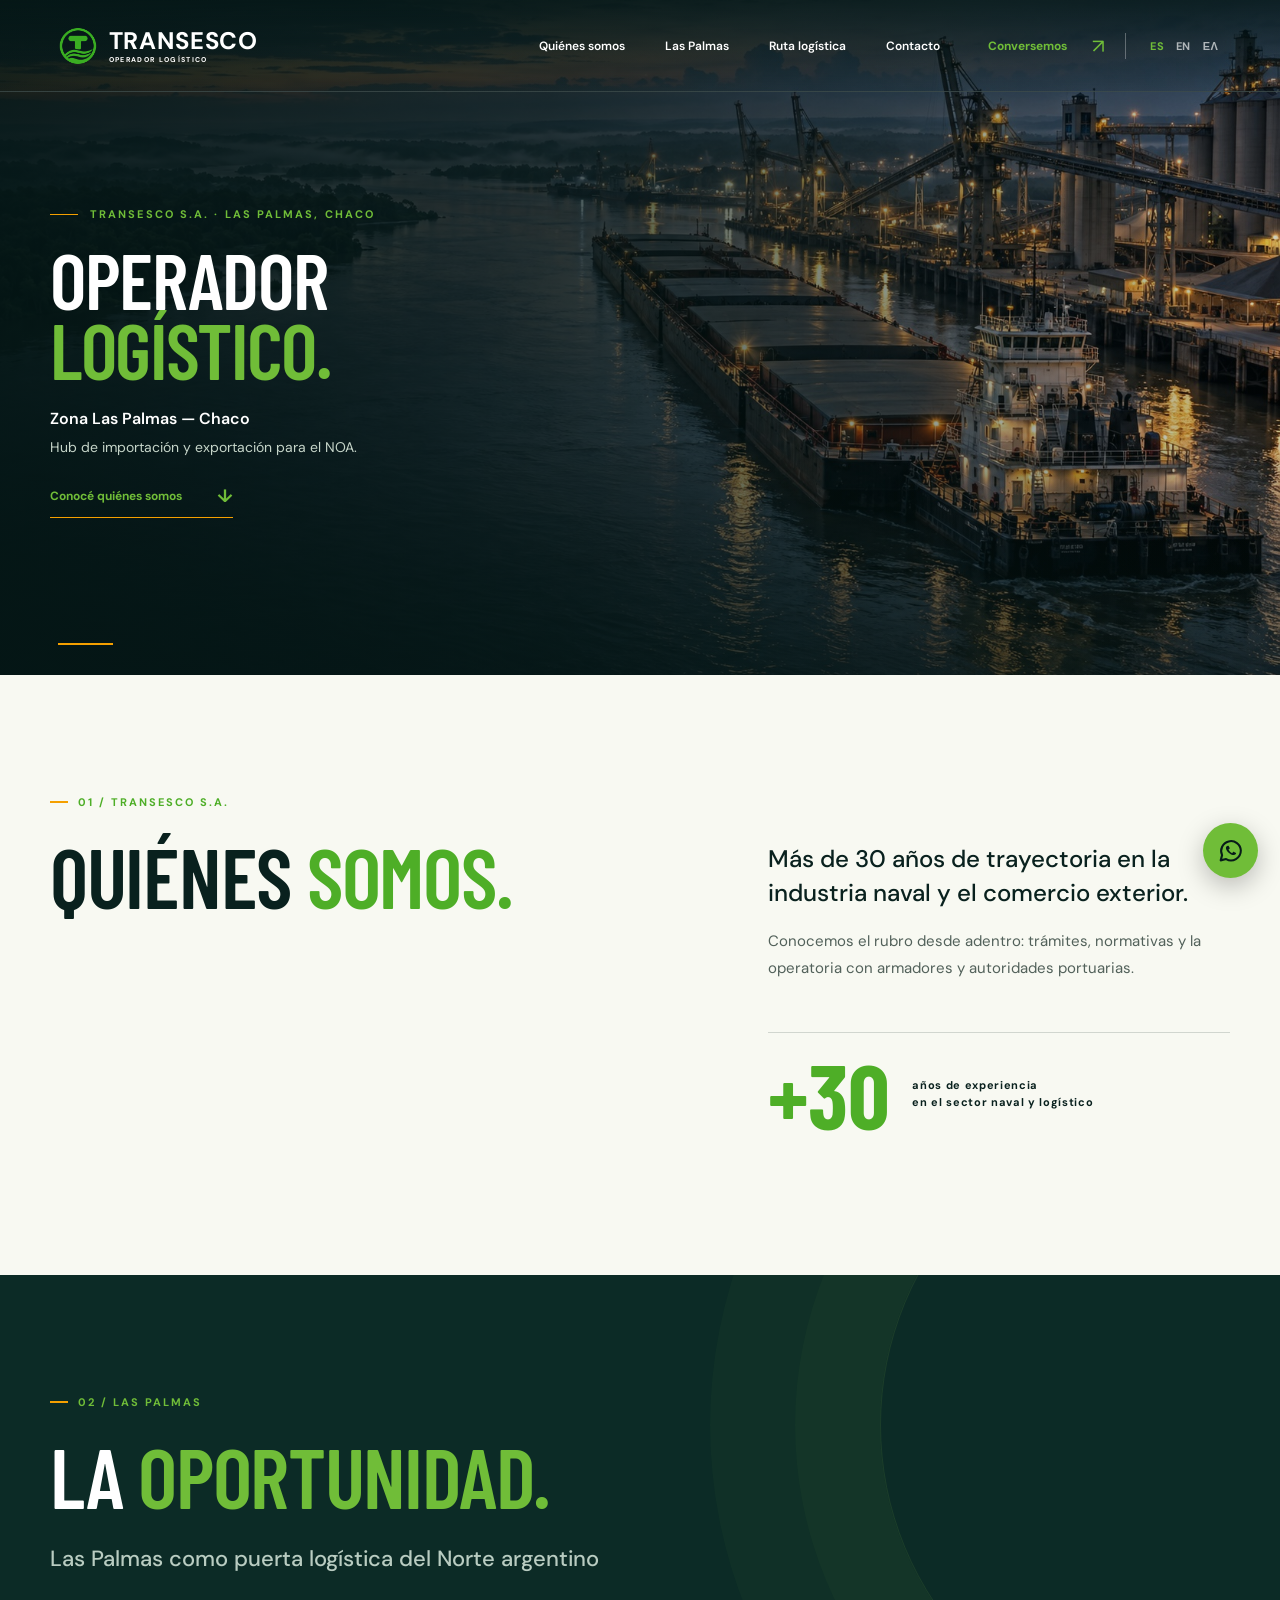
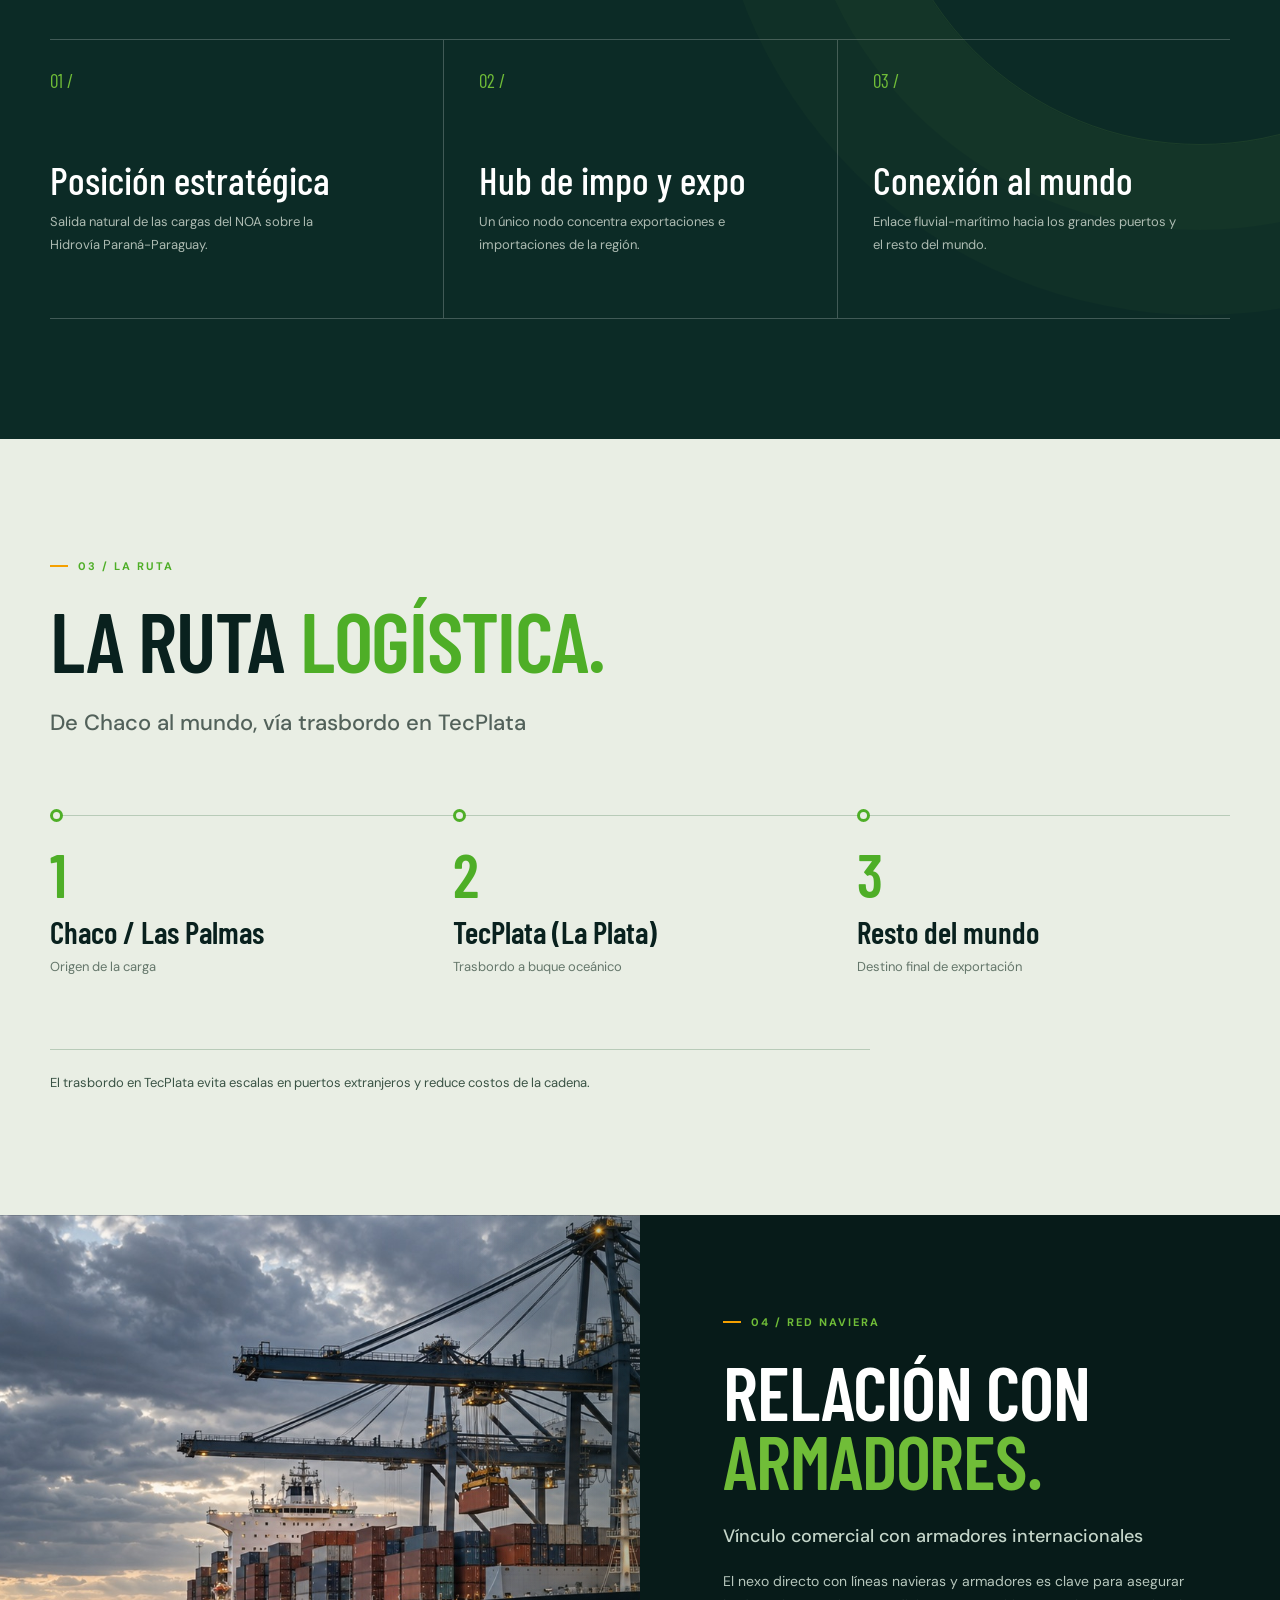
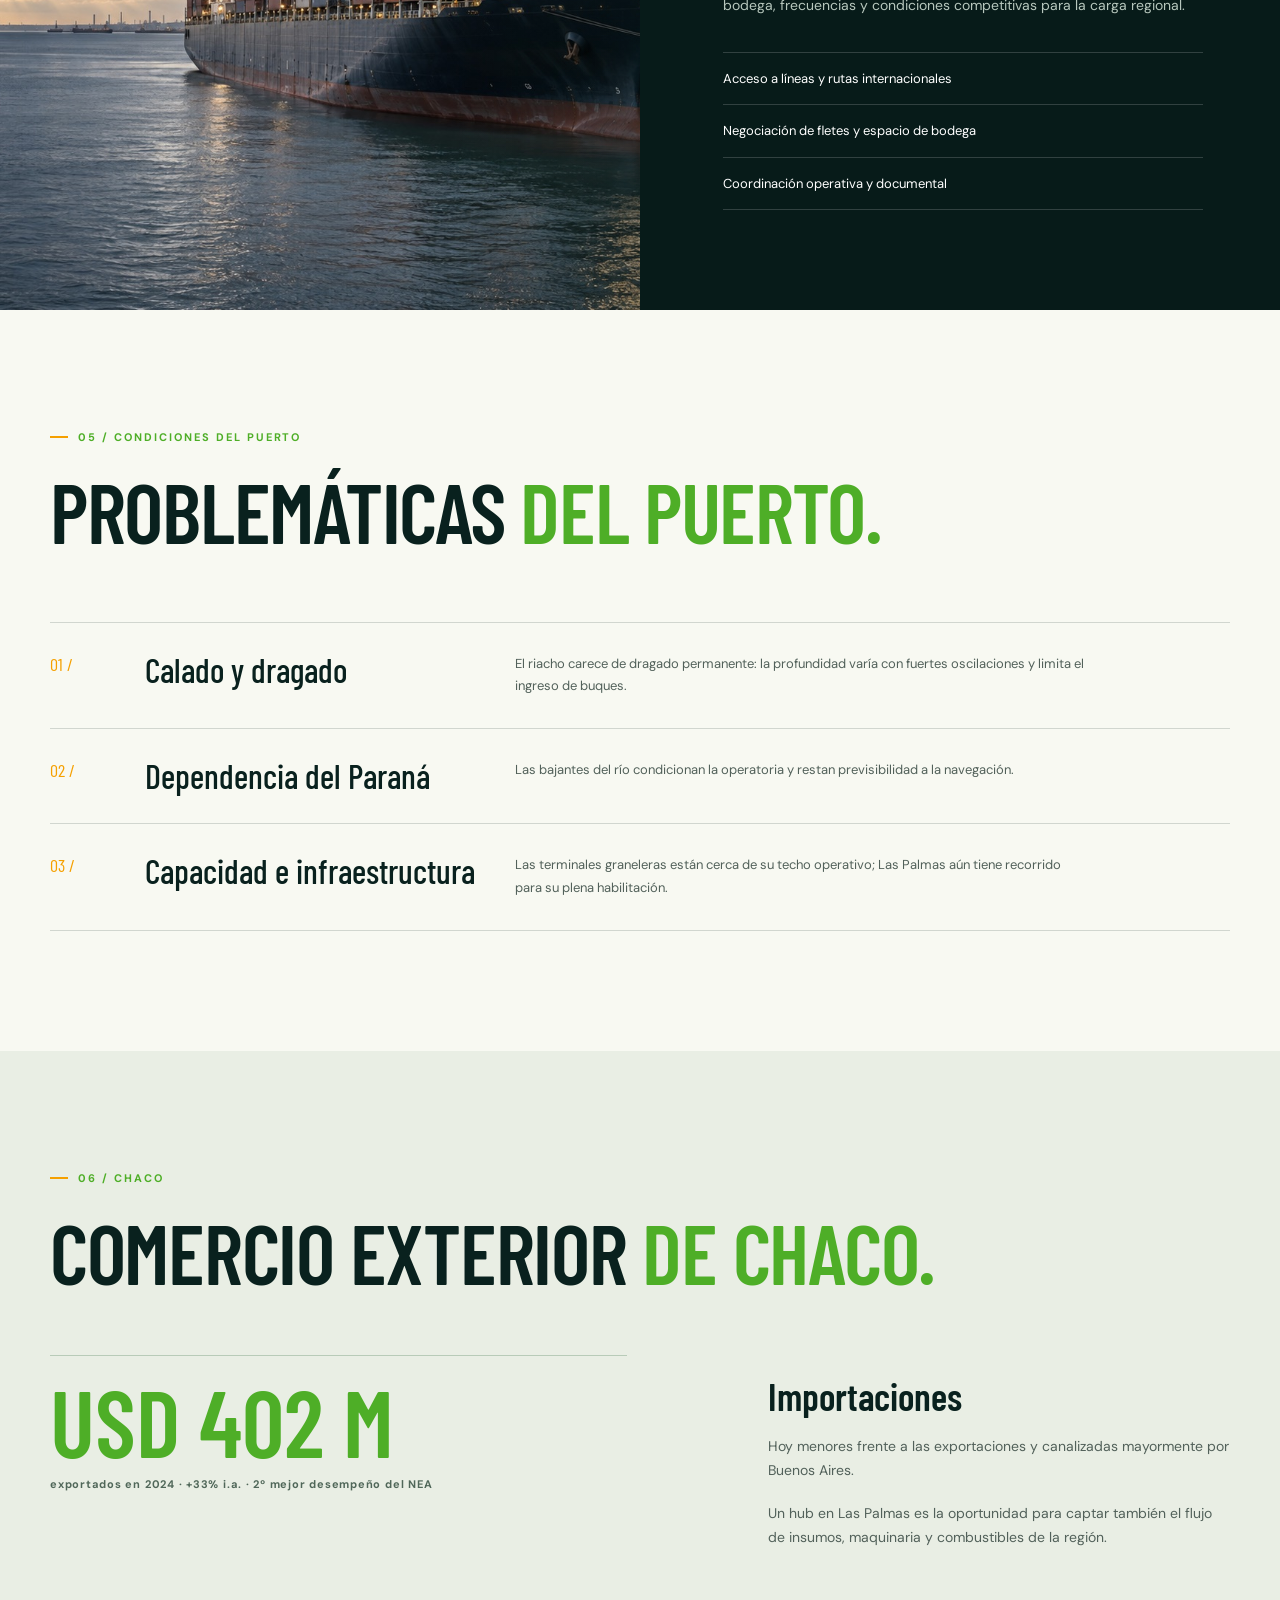
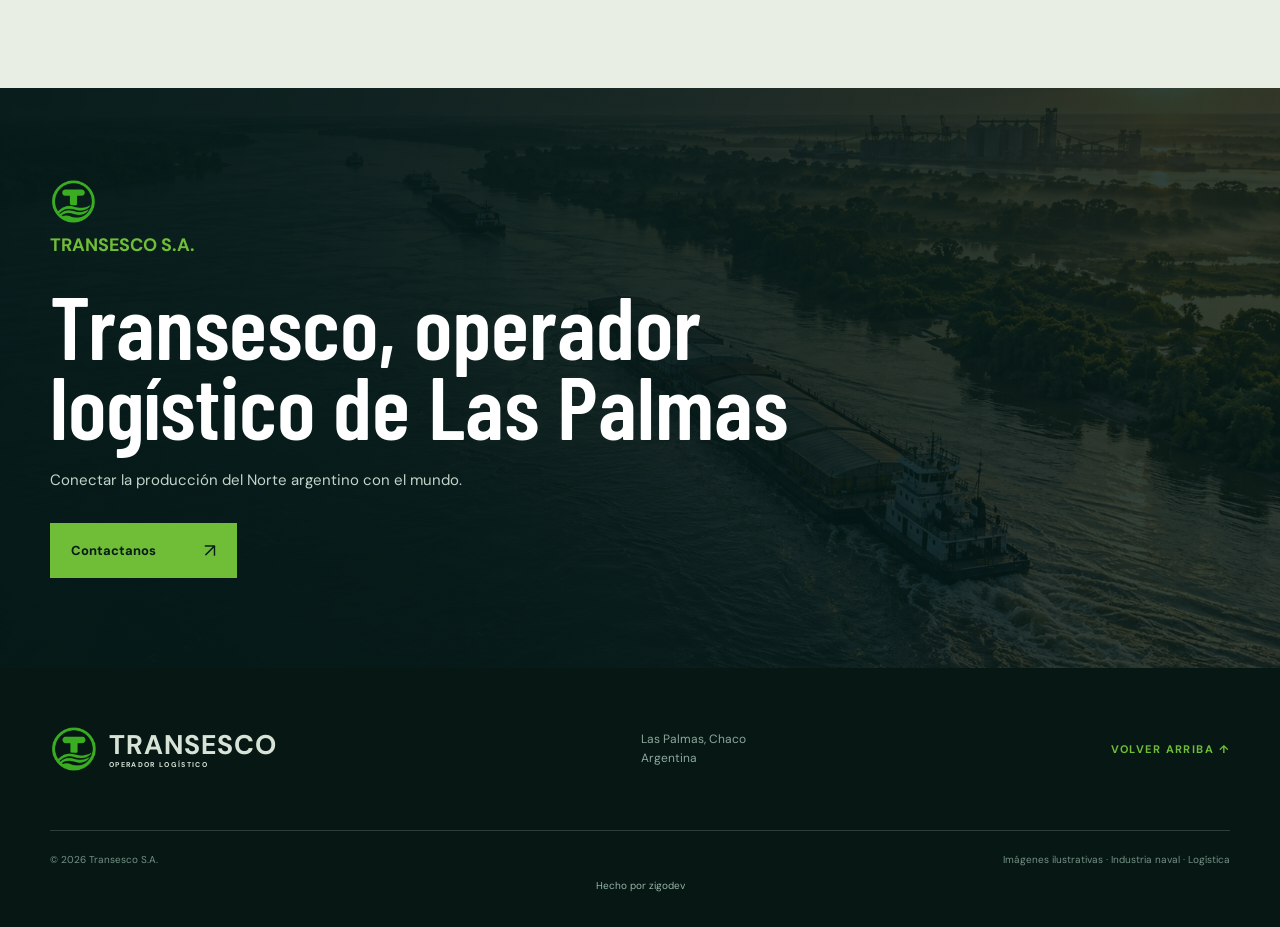
==== commit 1b27dcad: "Fix about reveal and mobile navigation accents" ====
--- a/quienes-somos.html
+++ b/quienes-somos.html
@@ -31,7 +31,7 @@
         <div class="container about-hero-grid"><div><p class="eyebrow"><span class="eyebrow-line"></span> TRANSESCO S.A. · LAS PALMAS, CHACO</p><h1 id="about-title">OPERADOR<br /><em>LOGÍSTICO.</em></h1><p class="about-hero-place">Zona Las Palmas — Chaco</p><p class="about-hero-subtitle">Hub de importación y exportación para el NOA.</p><a class="about-scroll-link" href="#nosotros">Conocé quiénes somos <span aria-hidden="true">↓</span></a></div></div>
       </section>
 
-      <section class="about-block about-company" id="nosotros"><div class="container reveal about-split"><div><p class="about-kicker">01 / TRANSESCO S.A.</p><h2>QUIÉNES <em>SOMOS.</em></h2></div><div class="about-prose"><p class="about-lead">Más de 30 años de trayectoria en la industria naval y el comercio exterior.</p><p>Conocemos el rubro desde adentro: trámites, normativas y la operatoria con armadores y autoridades portuarias.</p><div class="about-stat"><strong>+30</strong><span>años de experiencia<br />en el sector naval y logístico</span></div></div></div></section>
+      <section class="about-block about-company" id="nosotros"><div class="container about-split"><div><p class="about-kicker">01 / TRANSESCO S.A.</p><h2>QUIÉNES <em>SOMOS.</em></h2></div><div class="about-prose"><p class="about-lead">Más de 30 años de trayectoria en la industria naval y el comercio exterior.</p><p>Conocemos el rubro desde adentro: trámites, normativas y la operatoria con armadores y autoridades portuarias.</p><div class="about-stat"><strong>+30</strong><span>años de experiencia<br />en el sector naval y logístico</span></div></div></div></section>
 
       <section class="about-block about-opportunity" id="oportunidad"><div class="container reveal"><p class="about-kicker">02 / LAS PALMAS</p><h2>LA <em>OPORTUNIDAD.</em></h2><p class="about-section-lead">Las Palmas como puerta logística del Norte argentino</p><div class="about-feature-grid"><article><span>01 /</span><h3>Posición estratégica</h3><p>Salida natural de las cargas del NOA sobre la Hidrovía Paraná-Paraguay.</p></article><article><span>02 /</span><h3>Hub de impo y expo</h3><p>Un único nodo concentra exportaciones e importaciones de la región.</p></article><article><span>03 /</span><h3>Conexión al mundo</h3><p>Enlace fluvial-marítimo hacia los grandes puertos y el resto del mundo.</p></article></div></div></section>
 
--- a/styles.css
+++ b/styles.css
@@ -77,3 +77,6 @@
 .footer{border-top:4px solid var(--brand-orange)}
 @media(max-width:900px){.company-intro{grid-template-columns:1fr;gap:38px}.company-mark{min-height:260px}.company-details{grid-template-columns:1fr;gap:0}.company-card,.company-card+article{padding:24px 0;border-left:0;border-top:1px solid var(--line)}.company-card h3{margin:15px 0 10px}}
 @media(max-width:480px){.company-intro{gap:30px;padding-bottom:40px}.company-mark{min-height:210px;padding:30px 16px}.company-mark img{width:90px;height:90px}.company-summary .section-title{font-size:56px}.company-summary .lead{font-size:20px}.company-details{padding-top:25px}}
+.hero-eyebrow .eyebrow-line,.intro-section .eyebrow-line,.closing .eyebrow-line{background:var(--brand-orange)}
+.opportunity-item .item-no,.route-note .note-symbol{color:var(--brand-orange)}
+@media(max-width:768px){.site-header .nav{z-index:20}.site-header .nav.is-open{pointer-events:auto}}
--- a/about.css
+++ b/about.css
@@ -1,19 +1,22 @@
 /* The company page follows the editorial layouts of the landing. */
 .about-header{background:linear-gradient(180deg,rgba(4,22,21,.78),rgba(4,22,21,.12))}
-.about-hero{display:flex;align-items:center;height:100svh;max-height:1050px;padding:92px 0 45px;background:linear-gradient(90deg,rgba(4,22,21,.9) 0%,rgba(4,22,21,.7) 43%,rgba(4,22,21,.18) 100%),linear-gradient(0deg,rgba(4,22,21,.5),transparent 35%),url('assets/hero-puerto.jpg') center/cover;color:#fff;overflow:hidden}
+.about-hero{position:relative;display:flex;align-items:center;min-height:min(75svh,680px);padding:130px 0 80px;background:linear-gradient(90deg,rgba(4,22,21,.9) 0%,rgba(4,22,21,.7) 43%,rgba(4,22,21,.18) 100%),linear-gradient(0deg,rgba(4,22,21,.5),transparent 35%),url('assets/hero-puerto.jpg') center/cover;color:#fff;overflow:hidden}
+.about-hero::after{content:'';position:absolute;left:4.5%;bottom:30px;width:55px;height:2px;background:var(--brand-orange)}
 .about-hero-grid{display:block}
 .about-hero-grid>div{max-width:790px}
-.about-hero .eyebrow{margin-bottom:27px}
-.about-hero h1{margin:0;font-family:var(--display);font-size:104px;font-weight:600;letter-spacing:-.017em;line-height:.86}
+.about-hero .eyebrow{margin-bottom:22px}
+.about-hero .eyebrow-line{background:var(--brand-orange)}
+.about-hero h1{margin:0;font-family:var(--display);font-size:78px;font-weight:600;letter-spacing:-.017em;line-height:.9}
 .about-hero h1 em{color:var(--lime);font-style:normal}
-.about-hero-place{margin:31px 0 7px;color:#fff;font-size:17px;font-weight:600}
+.about-hero-place{margin:24px 0 7px;color:#fff;font-size:16px;font-weight:600}
 .about-hero-subtitle{max-width:470px;margin:0;color:#c6d5c9;font-size:14px;line-height:1.7}
-.about-scroll-link{display:inline-flex;align-items:center;gap:35px;margin-top:30px;padding-bottom:9px;border-bottom:1px solid var(--lime);color:var(--lime);font-size:12px;font-weight:700}
+.about-scroll-link{display:inline-flex;align-items:center;gap:35px;margin-top:24px;padding-bottom:9px;border-bottom:1px solid var(--brand-orange);color:var(--lime);font-size:12px;font-weight:700}
 .about-scroll-link span{font-size:18px}
 .about-block{padding:120px 0}
 .about-block h2{max-width:1100px;margin:0;font-family:var(--display);font-size:84px;font-weight:600;letter-spacing:-.015em;line-height:.92}
 .about-block h2 em{color:var(--green);font-style:normal}
 .about-kicker{margin:0 0 28px;color:var(--green);font-size:11px;font-weight:700;letter-spacing:.18em}
+.about-kicker::before{content:'';display:inline-block;width:18px;height:2px;margin:0 10px 3px 0;background:var(--brand-orange)}
 .about-section-lead{max-width:770px;margin:30px 0 64px;color:#52615a;font-size:22px;font-weight:500;line-height:1.4}
 .about-split{display:grid;grid-template-columns:1fr .8fr;gap:12%}
 .about-company{background:var(--paper)}
@@ -56,7 +59,7 @@
 .about-challenges{background:var(--paper)}
 .about-challenge-list{counter-reset:challenge;margin-top:72px;border-top:1px solid var(--line)}
 .about-challenge-list article{counter-increment:challenge;display:grid;grid-template-columns:70px minmax(180px,.65fr) minmax(0,1.35fr);gap:25px;align-items:start;padding:30px 0;border-bottom:1px solid var(--line)}
-.about-challenge-list article::before{content:'0' counter(challenge) ' /';color:var(--green);font-family:var(--display);font-size:18px}
+.about-challenge-list article::before{content:'0' counter(challenge) ' /';color:var(--brand-orange);font-family:var(--display);font-size:18px}
 .about-challenge-list h3{margin:0;font-family:var(--display);font-size:34px;font-weight:500;line-height:1}
 .about-challenge-list p{max-width:570px;margin:0;color:#52615a;font-size:13px;line-height:1.75}
 .about-trade{background:#e9eee4}
@@ -81,7 +84,7 @@
 body[data-page="about"] .footer-bottom>a{grid-column:1/-1;grid-row:2;text-align:center}
 html[lang="el"] .about-hero h1,html[lang="el"] .about-block h2,html[lang="el"] .about-end h2{font-family:var(--body);font-size:64px;line-height:1.1;overflow-wrap:anywhere}
 html[lang="el"] .about-shipowners h2{font-size:57px}
-@media(max-width:1024px){.about-hero h1{font-size:86px}.about-block h2{font-size:72px}.about-shipowners h2{font-size:62px}.about-end h2{font-size:78px}.about-trade-figure strong{font-size:76px}}
-@media(max-width:768px){.about-hero{padding-top:76px}.about-hero h1{font-size:74px}.about-block{padding:85px 0}.about-block h2{font-size:66px}.about-split{grid-template-columns:1fr;gap:27px}.about-prose{padding-top:0}.about-section-lead{margin-bottom:47px}.about-feature-grid article{padding-right:20px}.about-feature-grid article+article{padding-left:20px}.about-feature-grid h3{font-size:32px}.about-shipowners{grid-template-columns:1fr}.about-shipowners-image{min-height:340px}.about-shipowners-copy{padding:75px 32px}.about-challenge-list article{grid-template-columns:55px minmax(160px,.8fr) 1.2fr;gap:17px}.about-trade-grid{grid-template-columns:1fr;gap:25px}.about-end h2{font-size:68px}html[lang="el"] .about-hero h1,html[lang="el"] .about-block h2,html[lang="el"] .about-end h2{font-size:53px}}
-@media(max-width:480px){.about-hero{padding:68px 0 22px}.about-hero .eyebrow{margin-bottom:22px;font-size:9px}.about-hero h1{font-size:56px}.about-hero-place{margin-top:25px;font-size:15px}.about-hero-subtitle{font-size:13px}.about-scroll-link{margin-top:23px}.about-block{padding:72px 0}.about-block h2{font-size:54px}.about-section-lead{margin:24px 0 40px;font-size:18px}.about-prose .about-lead{font-size:21px}.about-stat{margin-top:38px}.about-stat strong{font-size:75px}.about-feature-grid{grid-template-columns:1fr}.about-feature-grid article,.about-feature-grid article+article{min-height:0;padding:24px 0;border-left:0}.about-feature-grid article+article{border-top:1px solid rgba(255,255,255,.22)}.about-feature-grid h3{margin:14px 0 10px;font-size:37px}.about-route-grid{grid-template-columns:1fr;gap:0;border-top:0}.about-route-grid article{padding:22px 0;border-top:1px solid #b8cbb8}.about-route-grid article::before{display:none}.about-route-grid strong{font-size:51px}.about-route-note{margin-top:31px}.about-shipowners-image{min-height:275px}.about-shipowners-copy{padding:65px 20px}.about-shipowners h2{font-size:55px}.about-challenge-list{margin-top:45px}.about-challenge-list article{grid-template-columns:42px 1fr;gap:7px 12px;padding:24px 0}.about-challenge-list h3{font-size:31px}.about-challenge-list p{grid-column:2}.about-trade-grid{margin-top:42px}.about-trade-figure strong{font-size:69px}.about-end{min-height:460px;padding:76px 0}.about-end h2{font-size:62px}.about-end p:last-of-type{font-size:13px}body[data-page="about"] .footer-bottom{grid-template-columns:1fr;text-align:center}body[data-page="about"] .footer-bottom>span:first-child,body[data-page="about"] .footer-bottom>span:nth-child(2),body[data-page="about"] .footer-bottom>a{grid-column:1;grid-row:auto;text-align:center}html[lang="el"] .about-hero h1,html[lang="el"] .about-block h2,html[lang="el"] .about-end h2{font-size:39px}html[lang="el"] .about-shipowners h2{font-size:38px}}
+@media(max-width:1024px){.about-hero h1{font-size:72px}.about-block h2{font-size:72px}.about-shipowners h2{font-size:62px}.about-end h2{font-size:78px}.about-trade-figure strong{font-size:76px}}
+@media(max-width:768px){.about-hero{padding:110px 0 65px}.about-hero h1{font-size:64px}.about-block{padding:85px 0}.about-block h2{font-size:66px}.about-split{grid-template-columns:1fr;gap:27px}.about-prose{padding-top:0}.about-section-lead{margin-bottom:47px}.about-feature-grid article{padding-right:20px}.about-feature-grid article+article{padding-left:20px}.about-feature-grid h3{font-size:32px}.about-shipowners{grid-template-columns:1fr}.about-shipowners-image{min-height:340px}.about-shipowners-copy{padding:75px 32px}.about-challenge-list article{grid-template-columns:55px minmax(160px,.8fr) 1.2fr;gap:17px}.about-trade-grid{grid-template-columns:1fr;gap:25px}.about-end h2{font-size:68px}html[lang="el"] .about-hero h1,html[lang="el"] .about-block h2,html[lang="el"] .about-end h2{font-size:53px}}
+@media(max-width:480px){.about-hero{padding:105px 0 55px}.about-hero::after{left:20px;bottom:22px}.about-hero .eyebrow{margin-bottom:20px;font-size:9px}.about-hero h1{font-size:47px}.about-hero-place{margin-top:22px;font-size:14px}.about-hero-subtitle{font-size:13px}.about-scroll-link{margin-top:20px}.about-block{padding:72px 0}.about-block h2{font-size:54px}.about-section-lead{margin:24px 0 40px;font-size:18px}.about-prose .about-lead{font-size:21px}.about-stat{margin-top:38px}.about-stat strong{font-size:75px}.about-feature-grid{grid-template-columns:1fr}.about-feature-grid article,.about-feature-grid article+article{min-height:0;padding:24px 0;border-left:0}.about-feature-grid article+article{border-top:1px solid rgba(255,255,255,.22)}.about-feature-grid h3{margin:14px 0 10px;font-size:37px}.about-route-grid{grid-template-columns:1fr;gap:0;border-top:0}.about-route-grid article{padding:22px 0;border-top:1px solid #b8cbb8}.about-route-grid article::before{display:none}.about-route-grid strong{font-size:51px}.about-route-note{margin-top:31px}.about-shipowners-image{min-height:275px}.about-shipowners-copy{padding:65px 20px}.about-shipowners h2{font-size:55px}.about-challenge-list{margin-top:45px}.about-challenge-list article{grid-template-columns:42px 1fr;gap:7px 12px;padding:24px 0}.about-challenge-list h3{font-size:31px}.about-challenge-list p{grid-column:2}.about-trade-grid{margin-top:42px}.about-trade-figure strong{font-size:69px}.about-end{min-height:460px;padding:76px 0}.about-end h2{font-size:62px}.about-end p:last-of-type{font-size:13px}body[data-page="about"] .footer-bottom{grid-template-columns:1fr;text-align:center}body[data-page="about"] .footer-bottom>span:first-child,body[data-page="about"] .footer-bottom>span:nth-child(2),body[data-page="about"] .footer-bottom>a{grid-column:1;grid-row:auto;text-align:center}html[lang="el"] .about-hero h1,html[lang="el"] .about-block h2,html[lang="el"] .about-end h2{font-size:39px}html[lang="el"] .about-shipowners h2{font-size:38px}}
 @media(prefers-reduced-motion:reduce){.about-block .reveal,.about-end .reveal{opacity:1;transform:none}}
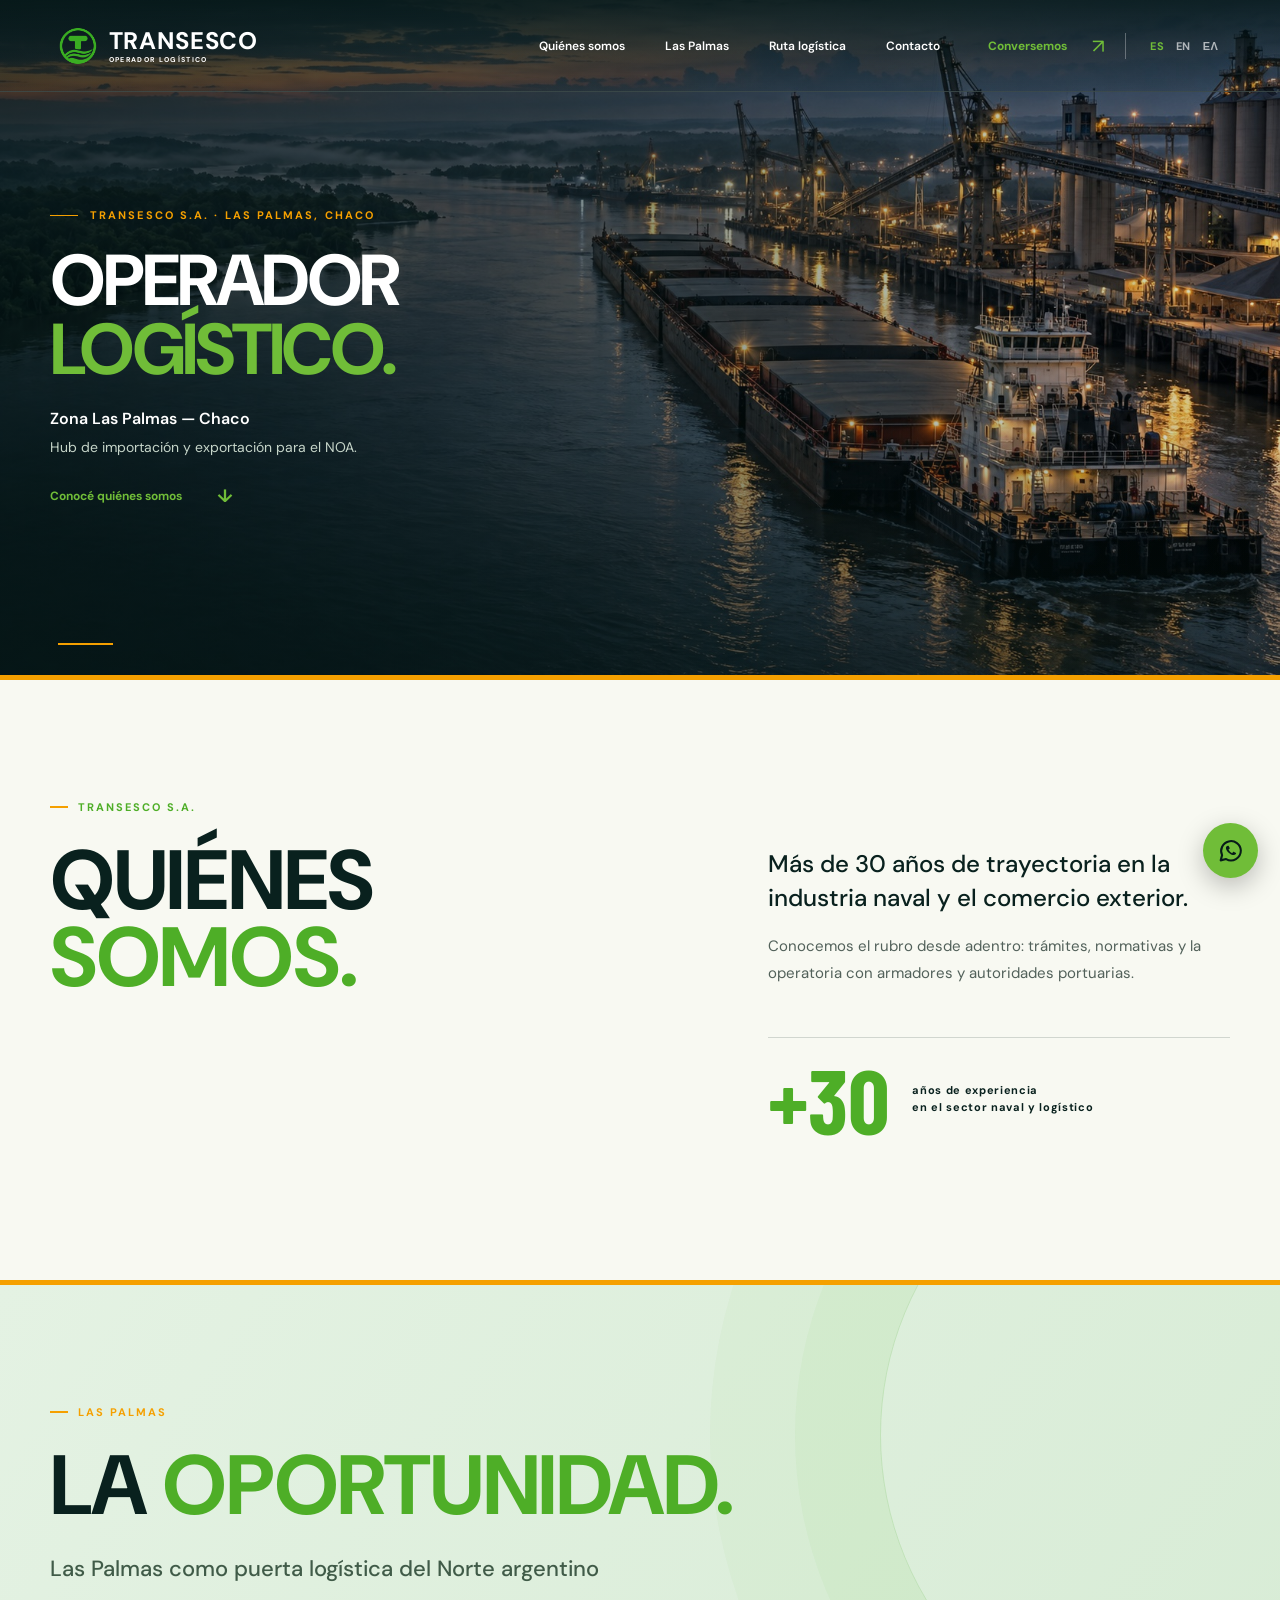
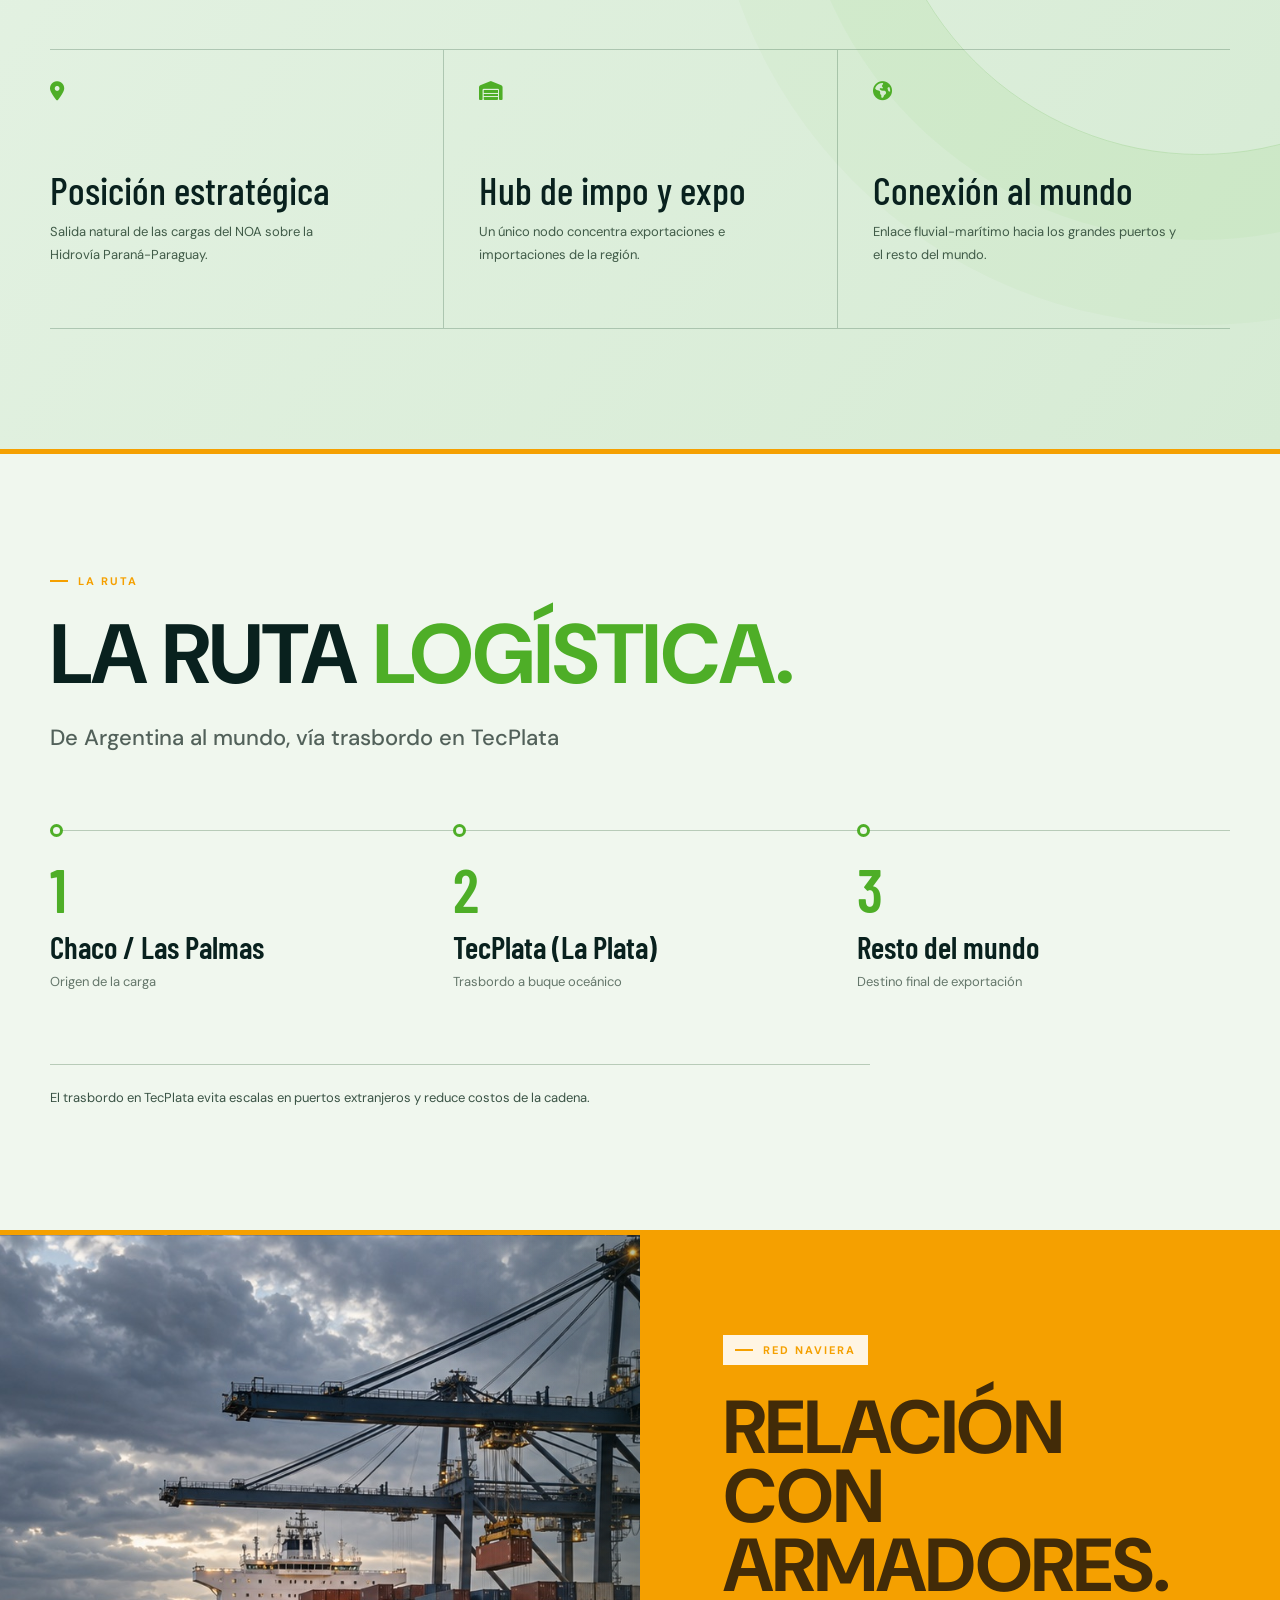
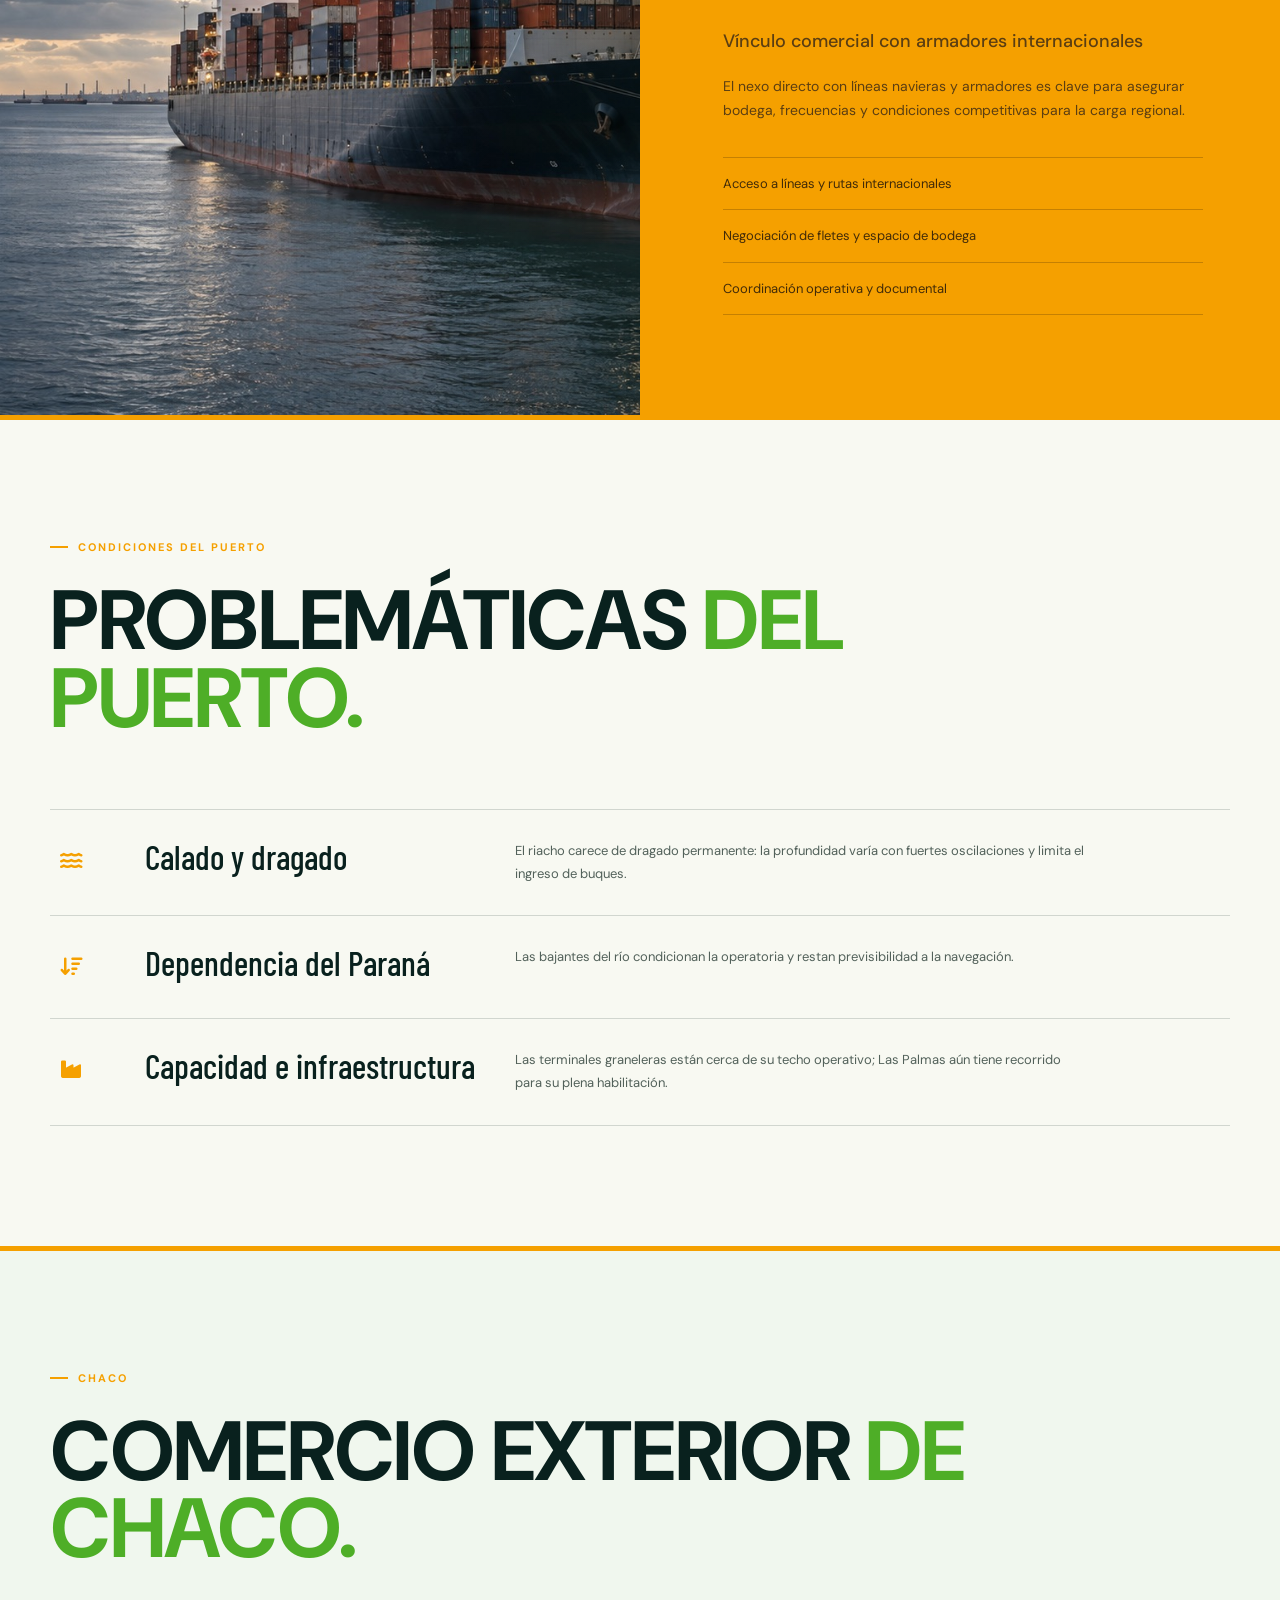
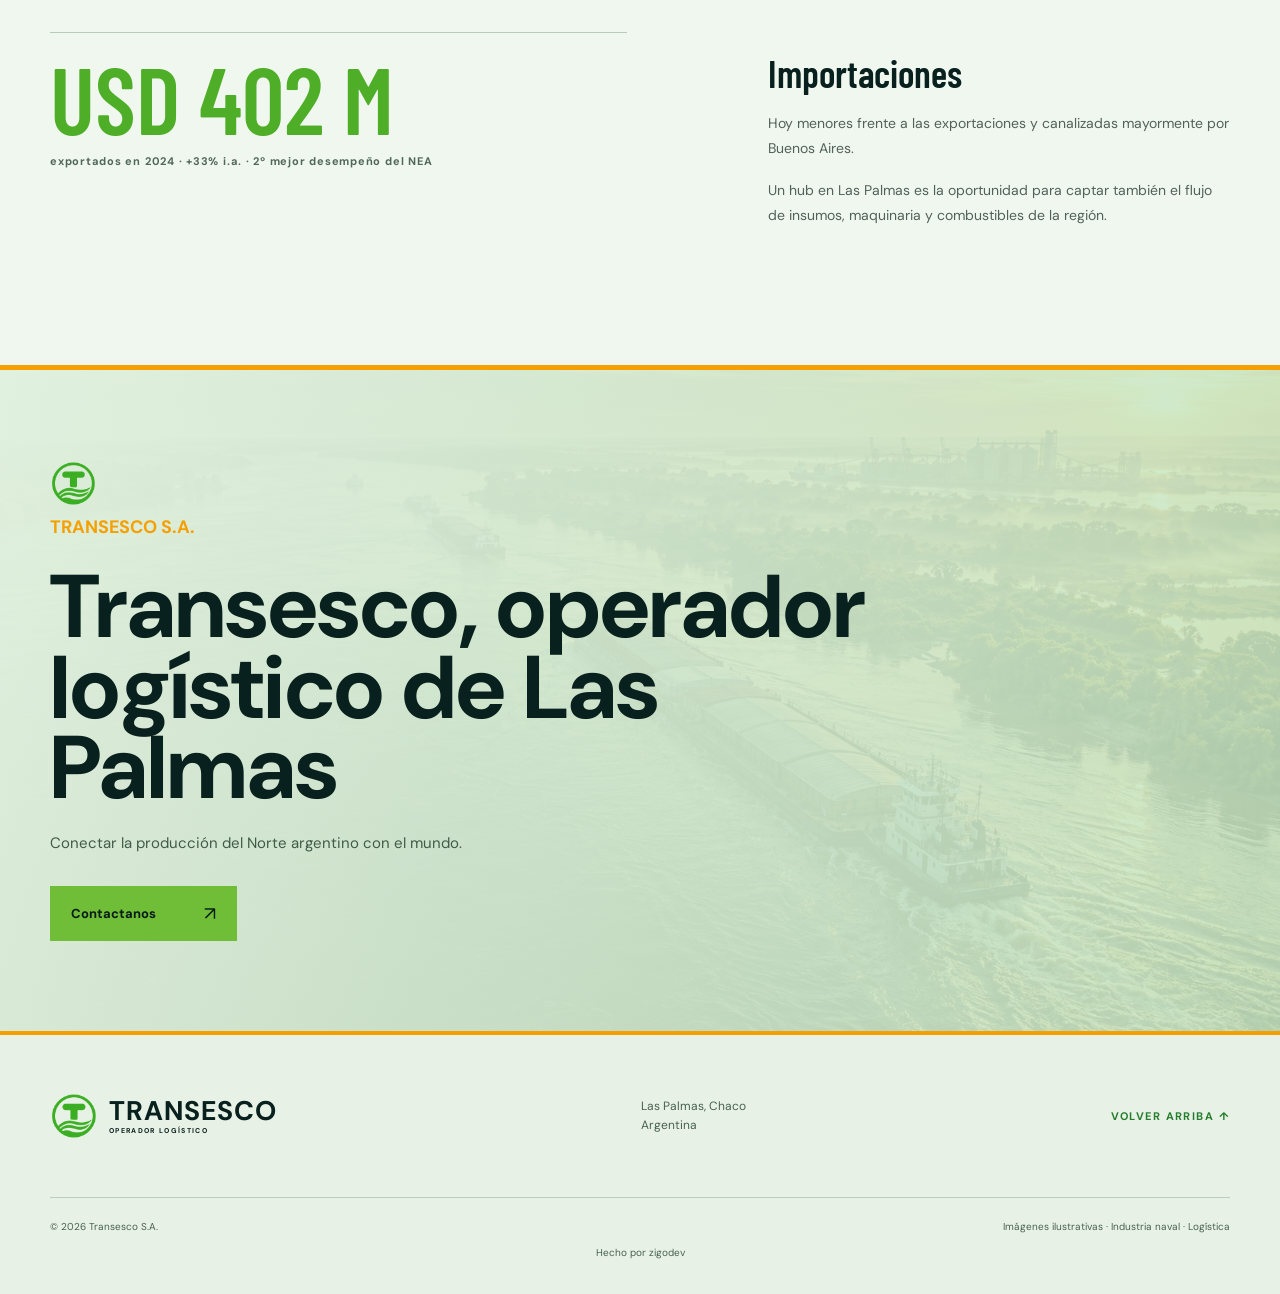
==== commit e4c2b295: "Refine section typography and labels" ====
--- a/quienes-somos.html
+++ b/quienes-somos.html
@@ -12,6 +12,7 @@
     <link rel="preconnect" href="https://fonts.googleapis.com" />
     <link rel="preconnect" href="https://fonts.gstatic.com" crossorigin />
     <link href="https://fonts.googleapis.com/css2?family=Barlow+Condensed:wght@400;500;600;700&family=DM+Sans:wght@400;500;600;700&display=swap" rel="stylesheet" />
+    <link rel="stylesheet" href="https://cdnjs.cloudflare.com/ajax/libs/font-awesome/6.7.2/css/all.min.css" />
     <link rel="stylesheet" href="styles.css" />
     <link rel="stylesheet" href="about.css" />
     <script src="translations.js" defer></script>
@@ -31,17 +32,17 @@
         <div class="container about-hero-grid"><div><p class="eyebrow"><span class="eyebrow-line"></span> TRANSESCO S.A. · LAS PALMAS, CHACO</p><h1 id="about-title">OPERADOR<br /><em>LOGÍSTICO.</em></h1><p class="about-hero-place">Zona Las Palmas — Chaco</p><p class="about-hero-subtitle">Hub de importación y exportación para el NOA.</p><a class="about-scroll-link" href="#nosotros">Conocé quiénes somos <span aria-hidden="true">↓</span></a></div></div>
       </section>
 
-      <section class="about-block about-company" id="nosotros"><div class="container about-split"><div><p class="about-kicker">01 / TRANSESCO S.A.</p><h2>QUIÉNES <em>SOMOS.</em></h2></div><div class="about-prose"><p class="about-lead">Más de 30 años de trayectoria en la industria naval y el comercio exterior.</p><p>Conocemos el rubro desde adentro: trámites, normativas y la operatoria con armadores y autoridades portuarias.</p><div class="about-stat"><strong>+30</strong><span>años de experiencia<br />en el sector naval y logístico</span></div></div></div></section>
+      <section class="about-block about-company" id="nosotros"><div class="container about-split"><div><p class="about-kicker">TRANSESCO S.A.</p><h2>QUIÉNES <em>SOMOS.</em></h2></div><div class="about-prose"><p class="about-lead">Más de 30 años de trayectoria en la industria naval y el comercio exterior.</p><p>Conocemos el rubro desde adentro: trámites, normativas y la operatoria con armadores y autoridades portuarias.</p><div class="about-stat"><strong>+30</strong><span>años de experiencia<br />en el sector naval y logístico</span></div></div></div></section>
 
-      <section class="about-block about-opportunity" id="oportunidad"><div class="container reveal"><p class="about-kicker">02 / LAS PALMAS</p><h2>LA <em>OPORTUNIDAD.</em></h2><p class="about-section-lead">Las Palmas como puerta logística del Norte argentino</p><div class="about-feature-grid"><article><span>01 /</span><h3>Posición estratégica</h3><p>Salida natural de las cargas del NOA sobre la Hidrovía Paraná-Paraguay.</p></article><article><span>02 /</span><h3>Hub de impo y expo</h3><p>Un único nodo concentra exportaciones e importaciones de la región.</p></article><article><span>03 /</span><h3>Conexión al mundo</h3><p>Enlace fluvial-marítimo hacia los grandes puertos y el resto del mundo.</p></article></div></div></section>
+      <section class="about-block about-opportunity" id="oportunidad"><div class="container reveal"><p class="about-kicker">LAS PALMAS</p><h2>LA <em>OPORTUNIDAD.</em></h2><p class="about-section-lead">Las Palmas como puerta logística del Norte argentino</p><div class="about-feature-grid"><article><span aria-hidden="true"><i class="fa-solid fa-location-dot"></i></span><h3>Posición estratégica</h3><p>Salida natural de las cargas del NOA sobre la Hidrovía Paraná-Paraguay.</p></article><article><span aria-hidden="true"><i class="fa-solid fa-warehouse"></i></span><h3>Hub de impo y expo</h3><p>Un único nodo concentra exportaciones e importaciones de la región.</p></article><article><span aria-hidden="true"><i class="fa-solid fa-earth-americas"></i></span><h3>Conexión al mundo</h3><p>Enlace fluvial-marítimo hacia los grandes puertos y el resto del mundo.</p></article></div></div></section>
 
-      <section class="about-block about-route" id="ruta"><div class="container reveal"><p class="about-kicker">03 / LA RUTA</p><h2>LA RUTA <em>LOGÍSTICA.</em></h2><p class="about-section-lead">De Chaco al mundo, vía trasbordo en TecPlata</p><div class="about-route-grid"><article><strong>1</strong><h3>Chaco / Las Palmas</h3><p>Origen de la carga</p></article><article><strong>2</strong><h3>TecPlata (La Plata)</h3><p>Trasbordo a buque oceánico</p></article><article><strong>3</strong><h3>Resto del mundo</h3><p>Destino final de exportación</p></article></div><p class="about-route-note">El trasbordo en TecPlata evita escalas en puertos extranjeros y reduce costos de la cadena.</p></div></section>
+      <section class="about-block about-route" id="ruta"><div class="container reveal"><p class="about-kicker">LA RUTA</p><h2>LA RUTA <em>LOGÍSTICA.</em></h2><p class="about-section-lead">De Argentina al mundo, vía trasbordo en TecPlata</p><div class="about-route-grid"><article><strong>1</strong><h3>Chaco / Las Palmas</h3><p>Origen de la carga</p></article><article><strong>2</strong><h3>TecPlata (La Plata)</h3><p>Trasbordo a buque oceánico</p></article><article><strong>3</strong><h3>Resto del mundo</h3><p>Destino final de exportación</p></article></div><p class="about-route-note">El trasbordo en TecPlata evita escalas en puertos extranjeros y reduce costos de la cadena.</p></div></section>
 
-      <section class="about-block about-shipowners" id="armadores"><div class="about-shipowners-image" role="img" aria-label="Buque de carga en una terminal portuaria"></div><div class="about-shipowners-copy reveal"><p class="about-kicker">04 / RED NAVIERA</p><h2>RELACIÓN CON <em>ARMADORES.</em></h2><p class="about-section-lead">Vínculo comercial con armadores internacionales</p><p>El nexo directo con líneas navieras y armadores es clave para asegurar bodega, frecuencias y condiciones competitivas para la carga regional.</p><ul class="about-value-list"><li>Acceso a líneas y rutas internacionales</li><li>Negociación de fletes y espacio de bodega</li><li>Coordinación operativa y documental</li></ul></div></section>
+      <section class="about-block about-shipowners" id="armadores"><div class="about-shipowners-image" role="img" aria-label="Buque de carga en una terminal portuaria"></div><div class="about-shipowners-copy reveal"><p class="about-kicker">RED NAVIERA</p><h2>RELACIÓN CON <em>ARMADORES.</em></h2><p class="about-section-lead">Vínculo comercial con armadores internacionales</p><p>El nexo directo con líneas navieras y armadores es clave para asegurar bodega, frecuencias y condiciones competitivas para la carga regional.</p><ul class="about-value-list"><li>Acceso a líneas y rutas internacionales</li><li>Negociación de fletes y espacio de bodega</li><li>Coordinación operativa y documental</li></ul></div></section>
 
-      <section class="about-block about-challenges" id="desafios"><div class="container reveal"><p class="about-kicker">05 / CONDICIONES DEL PUERTO</p><h2>PROBLEMÁTICAS <em>DEL PUERTO.</em></h2><div class="about-challenge-list"><article><h3>Calado y dragado</h3><p>El riacho carece de dragado permanente: la profundidad varía con fuertes oscilaciones y limita el ingreso de buques.</p></article><article><h3>Dependencia del Paraná</h3><p>Las bajantes del río condicionan la operatoria y restan previsibilidad a la navegación.</p></article><article><h3>Capacidad e infraestructura</h3><p>Las terminales graneleras están cerca de su techo operativo; Las Palmas aún tiene recorrido para su plena habilitación.</p></article></div></div></section>
+      <section class="about-block about-challenges" id="desafios"><div class="container reveal"><p class="about-kicker">CONDICIONES DEL PUERTO</p><h2>PROBLEMÁTICAS <em>DEL PUERTO.</em></h2><div class="about-challenge-list"><article><span class="challenge-icon" aria-hidden="true"><i class="fa-solid fa-water"></i></span><h3>Calado y dragado</h3><p>El riacho carece de dragado permanente: la profundidad varía con fuertes oscilaciones y limita el ingreso de buques.</p></article><article><span class="challenge-icon" aria-hidden="true"><i class="fa-solid fa-arrow-down-wide-short"></i></span><h3>Dependencia del Paraná</h3><p>Las bajantes del río condicionan la operatoria y restan previsibilidad a la navegación.</p></article><article><span class="challenge-icon" aria-hidden="true"><i class="fa-solid fa-industry"></i></span><h3>Capacidad e infraestructura</h3><p>Las terminales graneleras están cerca de su techo operativo; Las Palmas aún tiene recorrido para su plena habilitación.</p></article></div></div></section>
 
-      <section class="about-block about-trade" id="comercio"><div class="container reveal"><p class="about-kicker">06 / CHACO</p><h2>COMERCIO EXTERIOR <em>DE CHACO.</em></h2><div class="about-trade-grid"><div class="about-trade-figure"><strong>USD 402 M</strong><span>exportados en 2024 · +33% i.a. · 2º mejor desempeño del NEA</span></div><div class="about-trade-copy"><h3>Importaciones</h3><p>Hoy menores frente a las exportaciones y canalizadas mayormente por Buenos Aires.</p><p>Un hub en Las Palmas es la oportunidad para captar también el flujo de insumos, maquinaria y combustibles de la región.</p></div></div></div></section>
+      <section class="about-block about-trade" id="comercio"><div class="container reveal"><p class="about-kicker">CHACO</p><h2>COMERCIO EXTERIOR <em>DE CHACO.</em></h2><div class="about-trade-grid"><div class="about-trade-figure"><strong>USD 402 M</strong><span>exportados en 2024 · +33% i.a. · 2º mejor desempeño del NEA</span></div><div class="about-trade-copy"><h3>Importaciones</h3><p>Hoy menores frente a las exportaciones y canalizadas mayormente por Buenos Aires.</p><p>Un hub en Las Palmas es la oportunidad para captar también el flujo de insumos, maquinaria y combustibles de la región.</p></div></div></div></section>
 
       <section class="about-end"><div class="container reveal"><img src="assets/logo.png" alt="" /><p>TRANSESCO S.A.</p><h2>Transesco, operador logístico de Las Palmas</h2><p>Conectar la producción del Norte argentino con el mundo.</p><a class="button button-lime" href="index.html#contacto">Contactanos <span aria-hidden="true">↗</span></a></div></section>
     </main>
--- a/styles.css
+++ b/styles.css
@@ -80,3 +80,93 @@
 .hero-eyebrow .eyebrow-line,.intro-section .eyebrow-line,.closing .eyebrow-line{background:var(--brand-orange)}
 .opportunity-item .item-no,.route-note .note-symbol{color:var(--brand-orange)}
 @media(max-width:768px){.site-header .nav{z-index:20}.site-header .nav.is-open{pointer-events:auto}}
+
+/* Brand palette and clearer section hierarchy. */
+:root{
+  --soft-green:#e4f2e3;
+  --soft-footer:#e8f1e6;
+  --orange-ink:#422b08;
+}
+
+main>section+section{border-top:5px solid var(--brand-orange)}
+.eyebrow,.dark-eyebrow{color:var(--brand-orange)}
+.eyebrow-line,.hero-eyebrow .eyebrow-line,.intro-section .eyebrow-line,.closing .eyebrow-line{background:currentColor}
+
+h1,h2,.section-title,.closing h2{
+  font-family:'Gill Sans','Gill Sans MT',var(--body);
+  font-weight:700;
+}
+
+.hero-slide{
+  /* Para aclarar el hero, bajá los valores alfa (.68, .49, .13 y .48) de estos rgba. */
+  background-image:linear-gradient(90deg,rgba(4,22,21,.68) 0%,rgba(4,22,21,.49) 38%,rgba(4,22,21,.13) 78%,rgba(4,22,21,.12) 100%),linear-gradient(0deg,rgba(4,22,21,.48),transparent 32%),var(--slide-image);
+}
+.hero h1,.hero h2{
+  font-family:'Gill Sans','Gill Sans MT',var(--body);
+  font-size:76px;
+  font-weight:700;
+  line-height:.94;
+  letter-spacing:-.045em;
+}
+
+.opportunity{background:linear-gradient(125deg,var(--soft-green),#d6ebd4);color:var(--ink)}
+.section-heading .section-title em{color:var(--brand-green)}
+.section-heading>p,.opportunity-item p{color:#405b48}
+.opportunity-grid,.opportunity-item+article{border-color:rgba(9,60,32,.23)}
+.item-icon{color:var(--brand-green)}
+.opportunity-line{border-color:rgba(78,174,39,.19);box-shadow:0 0 0 85px rgba(78,174,39,.045),0 0 0 170px rgba(78,174,39,.035)}
+
+.capabilities,.cap-content{background:var(--brand-orange);color:var(--orange-ink)}
+.cap-content .section-title em{color:var(--orange-ink)}
+.cap-lead{color:#5b3e12}
+.cap-content li,.cap-content li:last-child{border-color:rgba(66,43,8,.27)}
+.cap-content li span{color:#6b4000}
+.cap-content .eyebrow{display:inline-flex;padding:8px 12px;background:#fff5e3}
+
+.closing{
+  background:linear-gradient(105deg,rgba(229,245,226,.97),rgba(196,228,192,.87)),url('assets/hero-hidrovia.jpg') center 53%/cover;
+  color:var(--ink);
+}
+.closing h2 em{color:var(--brand-green)}
+.closing-copy>p:not(.eyebrow){color:#405b48}
+.closing-orbit{border-color:rgba(78,174,39,.23);box-shadow:0 0 0 95px rgba(78,174,39,.07),0 0 0 190px rgba(78,174,39,.045)}
+.contact-form{background:rgba(250,253,248,.94);border-color:rgba(78,174,39,.25);border-top-color:var(--brand-orange);box-shadow:0 18px 45px rgba(31,89,40,.12)}
+.contact-form-heading{color:var(--ink)!important}
+.contact-form input,.contact-form textarea{border-color:#a8c4ab;background:#fff;color:var(--ink)}
+.contact-form input:focus,.contact-form textarea:focus{border-color:var(--brand-green)}
+.contact-form .contact-form-note{color:#526b57!important}
+.contact-form .form-status{color:#277d29!important}
+.contact-form .form-status.is-error{color:#9f2d1a!important}
+
+.footer{background:var(--soft-footer);color:var(--ink)}
+.footer-top p,.footer-bottom,.footer-bottom a{color:#47624f}
+.footer-bottom{border-color:rgba(9,60,32,.2)}
+.back-top{color:#257d2e}
+
+.company-card-icon,.item-symbol{
+  display:inline-grid;
+  place-items:center;
+  width:38px;
+  height:38px;
+  color:var(--brand-orange);
+  font-size:22px;
+}
+.company-card h3{margin-top:18px}
+.item-symbol{color:var(--brand-green);font-size:24px}
+.opportunity-item h3{margin-top:58px}
+
+@media(max-width:1024px){.hero h1,.hero h2{font-size:67px}}
+@media(max-width:768px){
+  .hero h1,.hero h2{font-size:58px}
+  .site-header .nav{background:#e7f2e4;box-shadow:0 14px 24px rgba(7,27,25,.16)}
+  .site-header .nav a{color:var(--ink);border-color:rgba(9,60,32,.17)}
+  .site-header .nav a:hover{color:#247b2b}
+}
+@media(max-width:480px){
+  /* Ajuste independiente del overlay oscuro del hero en celulares. */
+  .hero-slide{background-image:linear-gradient(90deg,rgba(4,22,21,.72),rgba(4,22,21,.34)),linear-gradient(0deg,rgba(4,22,21,.57),transparent 42%),var(--slide-image)}
+  .hero h1,.hero h2{font-size:46px;line-height:.98}
+  .opportunity-item+article{border-color:rgba(9,60,32,.23)}
+}
+@media(max-height:700px) and (min-width:769px){.hero h1,.hero h2{font-size:62px}}
+@media(max-height:680px) and (max-width:480px){.hero h1,.hero h2{font-size:40px}}
--- a/about.css
+++ b/about.css
@@ -10,7 +10,7 @@
 .about-hero h1 em{color:var(--lime);font-style:normal}
 .about-hero-place{margin:24px 0 7px;color:#fff;font-size:16px;font-weight:600}
 .about-hero-subtitle{max-width:470px;margin:0;color:#c6d5c9;font-size:14px;line-height:1.7}
-.about-scroll-link{display:inline-flex;align-items:center;gap:35px;margin-top:24px;padding-bottom:9px;border-bottom:1px solid var(--brand-orange);color:var(--lime);font-size:12px;font-weight:700}
+.about-scroll-link{display:inline-flex;align-items:center;gap:35px;margin-top:24px;padding-bottom:9px;color:var(--lime);font-size:12px;font-weight:700}
 .about-scroll-link span{font-size:18px}
 .about-block{padding:120px 0}
 .about-block h2{max-width:1100px;margin:0;font-family:var(--display);font-size:84px;font-weight:600;letter-spacing:-.015em;line-height:.92}
@@ -59,7 +59,7 @@
 .about-challenges{background:var(--paper)}
 .about-challenge-list{counter-reset:challenge;margin-top:72px;border-top:1px solid var(--line)}
 .about-challenge-list article{counter-increment:challenge;display:grid;grid-template-columns:70px minmax(180px,.65fr) minmax(0,1.35fr);gap:25px;align-items:start;padding:30px 0;border-bottom:1px solid var(--line)}
-.about-challenge-list article::before{content:'0' counter(challenge) ' /';color:var(--brand-orange);font-family:var(--display);font-size:18px}
+.about-challenge-list article::before{content:none}
 .about-challenge-list h3{margin:0;font-family:var(--display);font-size:34px;font-weight:500;line-height:1}
 .about-challenge-list p{max-width:570px;margin:0;color:#52615a;font-size:13px;line-height:1.75}
 .about-trade{background:#e9eee4}
@@ -88,3 +88,52 @@
 @media(max-width:768px){.about-hero{padding:110px 0 65px}.about-hero h1{font-size:64px}.about-block{padding:85px 0}.about-block h2{font-size:66px}.about-split{grid-template-columns:1fr;gap:27px}.about-prose{padding-top:0}.about-section-lead{margin-bottom:47px}.about-feature-grid article{padding-right:20px}.about-feature-grid article+article{padding-left:20px}.about-feature-grid h3{font-size:32px}.about-shipowners{grid-template-columns:1fr}.about-shipowners-image{min-height:340px}.about-shipowners-copy{padding:75px 32px}.about-challenge-list article{grid-template-columns:55px minmax(160px,.8fr) 1.2fr;gap:17px}.about-trade-grid{grid-template-columns:1fr;gap:25px}.about-end h2{font-size:68px}html[lang="el"] .about-hero h1,html[lang="el"] .about-block h2,html[lang="el"] .about-end h2{font-size:53px}}
 @media(max-width:480px){.about-hero{padding:105px 0 55px}.about-hero::after{left:20px;bottom:22px}.about-hero .eyebrow{margin-bottom:20px;font-size:9px}.about-hero h1{font-size:47px}.about-hero-place{margin-top:22px;font-size:14px}.about-hero-subtitle{font-size:13px}.about-scroll-link{margin-top:20px}.about-block{padding:72px 0}.about-block h2{font-size:54px}.about-section-lead{margin:24px 0 40px;font-size:18px}.about-prose .about-lead{font-size:21px}.about-stat{margin-top:38px}.about-stat strong{font-size:75px}.about-feature-grid{grid-template-columns:1fr}.about-feature-grid article,.about-feature-grid article+article{min-height:0;padding:24px 0;border-left:0}.about-feature-grid article+article{border-top:1px solid rgba(255,255,255,.22)}.about-feature-grid h3{margin:14px 0 10px;font-size:37px}.about-route-grid{grid-template-columns:1fr;gap:0;border-top:0}.about-route-grid article{padding:22px 0;border-top:1px solid #b8cbb8}.about-route-grid article::before{display:none}.about-route-grid strong{font-size:51px}.about-route-note{margin-top:31px}.about-shipowners-image{min-height:275px}.about-shipowners-copy{padding:65px 20px}.about-shipowners h2{font-size:55px}.about-challenge-list{margin-top:45px}.about-challenge-list article{grid-template-columns:42px 1fr;gap:7px 12px;padding:24px 0}.about-challenge-list h3{font-size:31px}.about-challenge-list p{grid-column:2}.about-trade-grid{margin-top:42px}.about-trade-figure strong{font-size:69px}.about-end{min-height:460px;padding:76px 0}.about-end h2{font-size:62px}.about-end p:last-of-type{font-size:13px}body[data-page="about"] .footer-bottom{grid-template-columns:1fr;text-align:center}body[data-page="about"] .footer-bottom>span:first-child,body[data-page="about"] .footer-bottom>span:nth-child(2),body[data-page="about"] .footer-bottom>a{grid-column:1;grid-row:auto;text-align:center}html[lang="el"] .about-hero h1,html[lang="el"] .about-block h2,html[lang="el"] .about-end h2{font-size:39px}html[lang="el"] .about-shipowners h2{font-size:38px}}
 @media(prefers-reduced-motion:reduce){.about-block .reveal,.about-end .reveal{opacity:1;transform:none}}
+
+/* Shared brand treatment for the company page. */
+.about-hero{
+  /* Para aclarar este hero, bajá los valores alfa (.69, .46, .11 y .37) de estos rgba. */
+  background:linear-gradient(90deg,rgba(4,22,21,.69) 0%,rgba(4,22,21,.46) 48%,rgba(4,22,21,.11) 100%),linear-gradient(0deg,rgba(4,22,21,.37),transparent 38%),url('assets/hero-puerto.jpg') center/cover;
+}
+.about-hero h1{
+  font-family:'Gill Sans','Gill Sans MT',var(--body);
+  font-size:72px;
+  font-weight:700;
+  line-height:.96;
+  letter-spacing:-.045em;
+}
+.about-kicker,.about-opportunity .about-kicker,.about-shipowners .about-kicker{color:var(--brand-orange)}
+.about-company .about-kicker{color:var(--brand-green)}
+.about-block h2,.about-end h2{font-family:'Gill Sans','Gill Sans MT',var(--body);font-weight:700}
+
+.about-opportunity{background:linear-gradient(125deg,var(--soft-green),#d6ebd4);color:var(--ink)}
+.about-opportunity h2 em{color:var(--brand-green)}
+.about-opportunity .about-section-lead,.about-feature-grid p{color:#405b48}
+.about-feature-grid,.about-feature-grid article+article{border-color:rgba(9,60,32,.23)}
+.about-feature-grid article span{color:var(--brand-green)}
+.about-opportunity::after{border-color:rgba(78,174,39,.19);box-shadow:0 0 0 85px rgba(78,174,39,.045),0 0 0 170px rgba(78,174,39,.035)}
+.about-route,.about-trade{background:#f0f7ee}
+.about-route-grid article::before{background:#f0f7ee}
+
+.about-shipowners{background:var(--brand-orange);color:var(--orange-ink)}
+.about-shipowners h2 em{color:var(--orange-ink)}
+.about-shipowners .about-kicker{display:inline-block;padding:8px 12px;background:#fff5e3}
+.about-shipowners .about-section-lead,.about-shipowners-copy>p:not(.about-kicker):not(.about-section-lead){color:#5b3e12}
+.about-value-list li,.about-value-list li:last-child{border-color:rgba(66,43,8,.27)}
+
+.about-end{
+  background:linear-gradient(105deg,rgba(229,245,226,.97),rgba(196,228,192,.87)),url('assets/hero-hidrovia.jpg') center/cover;
+  color:var(--ink);
+}
+.about-end p:first-of-type{color:var(--brand-orange)}
+.about-end p:last-of-type{color:#405b48}
+body[data-page="about"] .footer{border-top:4px solid var(--brand-orange)}
+.challenge-icon{display:grid;place-items:center;width:42px;height:42px;color:var(--brand-orange);font-size:20px}
+
+@media(max-width:1024px){.about-hero h1{font-size:65px}}
+@media(max-width:768px){.about-hero h1{font-size:58px}}
+@media(max-width:480px){
+  /* Ajuste independiente del overlay oscuro del hero de Quiénes somos en celulares. */
+  .about-hero{background:linear-gradient(90deg,rgba(4,22,21,.73),rgba(4,22,21,.32)),linear-gradient(0deg,rgba(4,22,21,.52),transparent 42%),url('assets/hero-puerto.jpg') 55% center/cover}
+  .about-hero h1{font-size:45px}
+  .about-feature-grid article+article{border-color:rgba(9,60,32,.23)}
+}
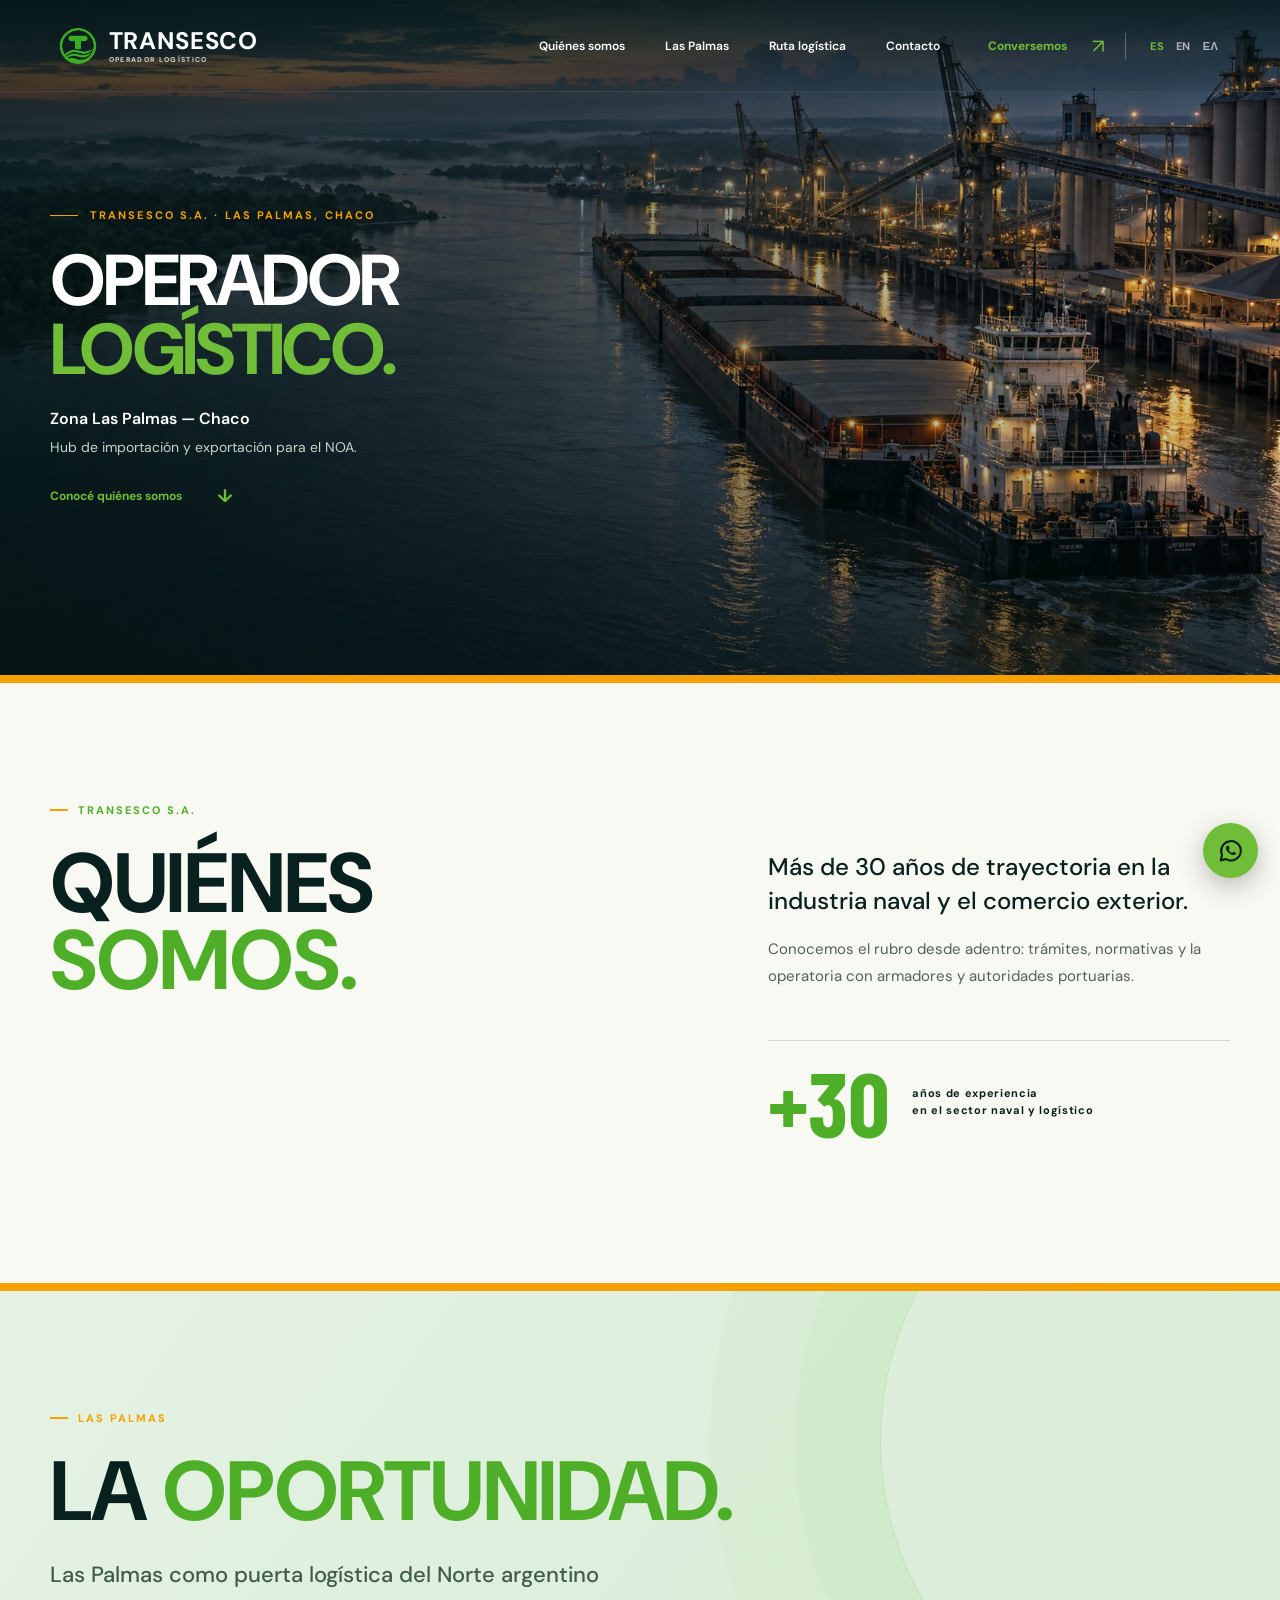
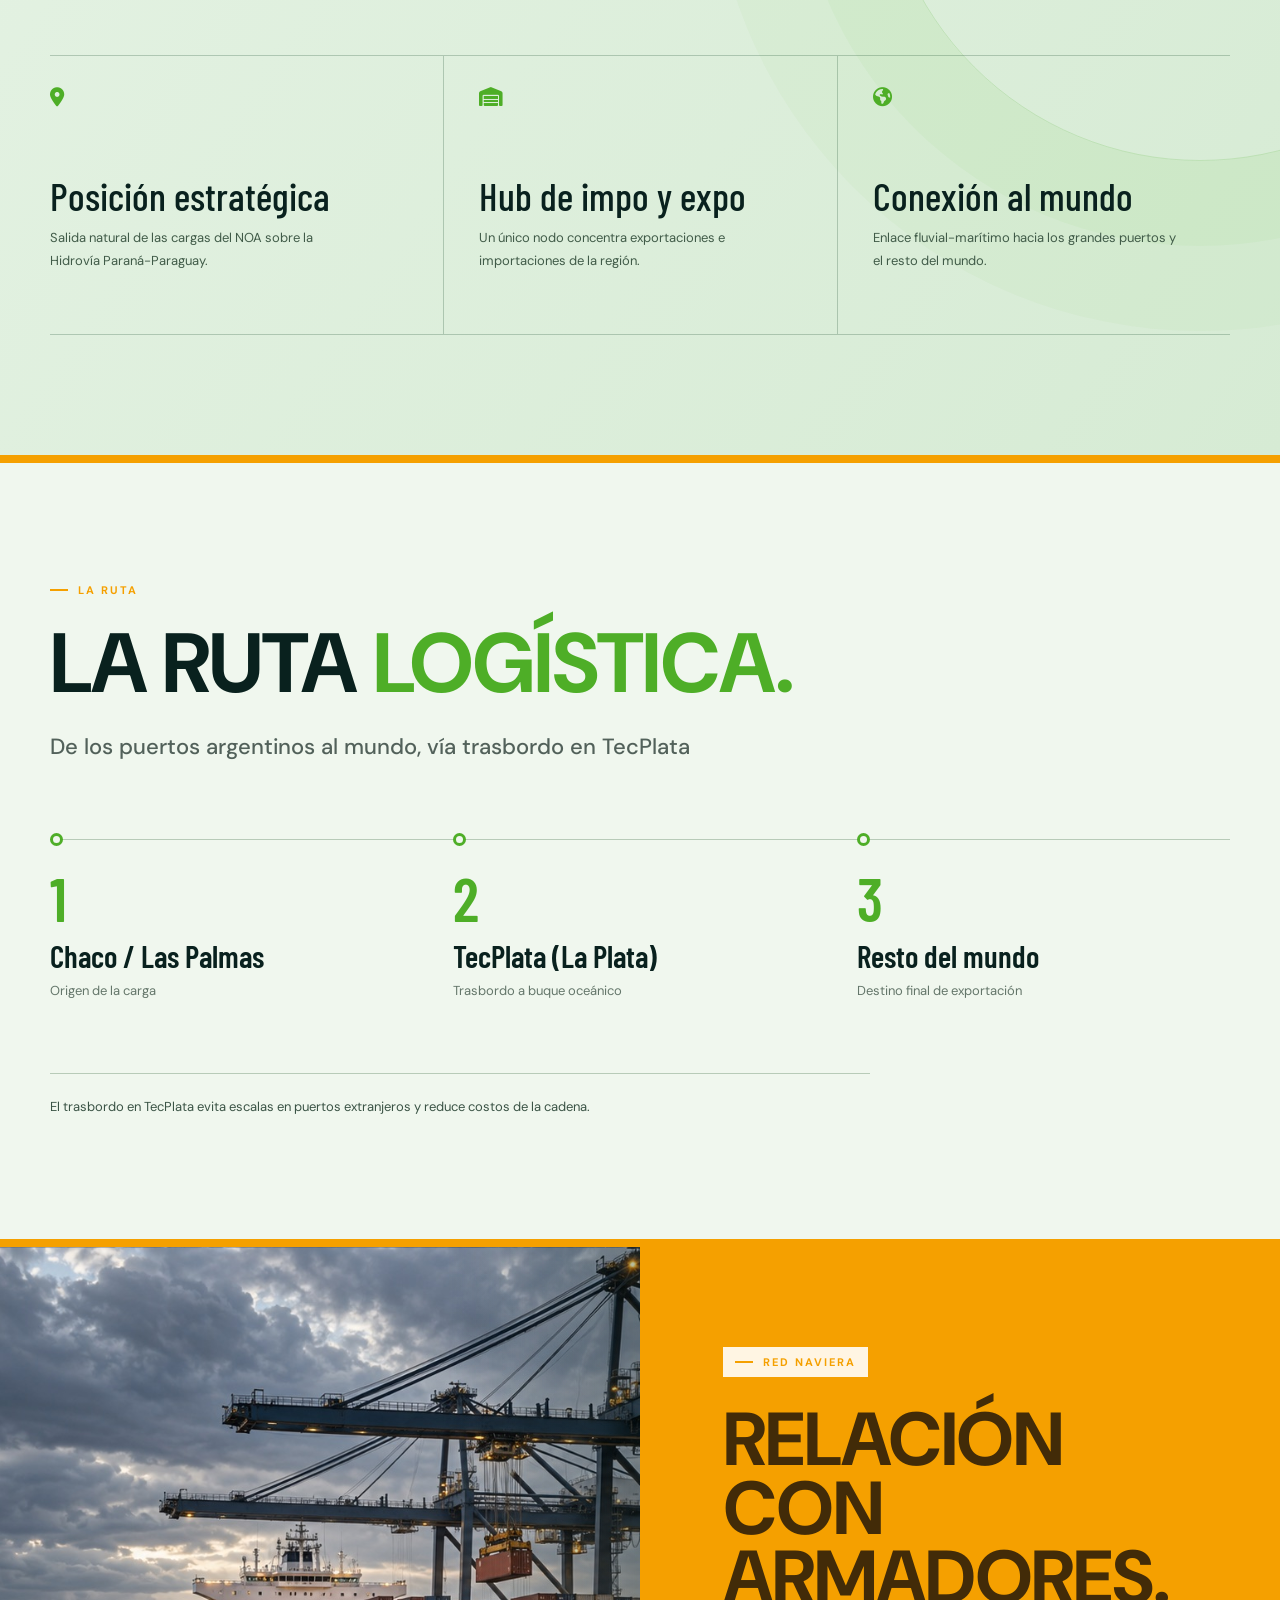
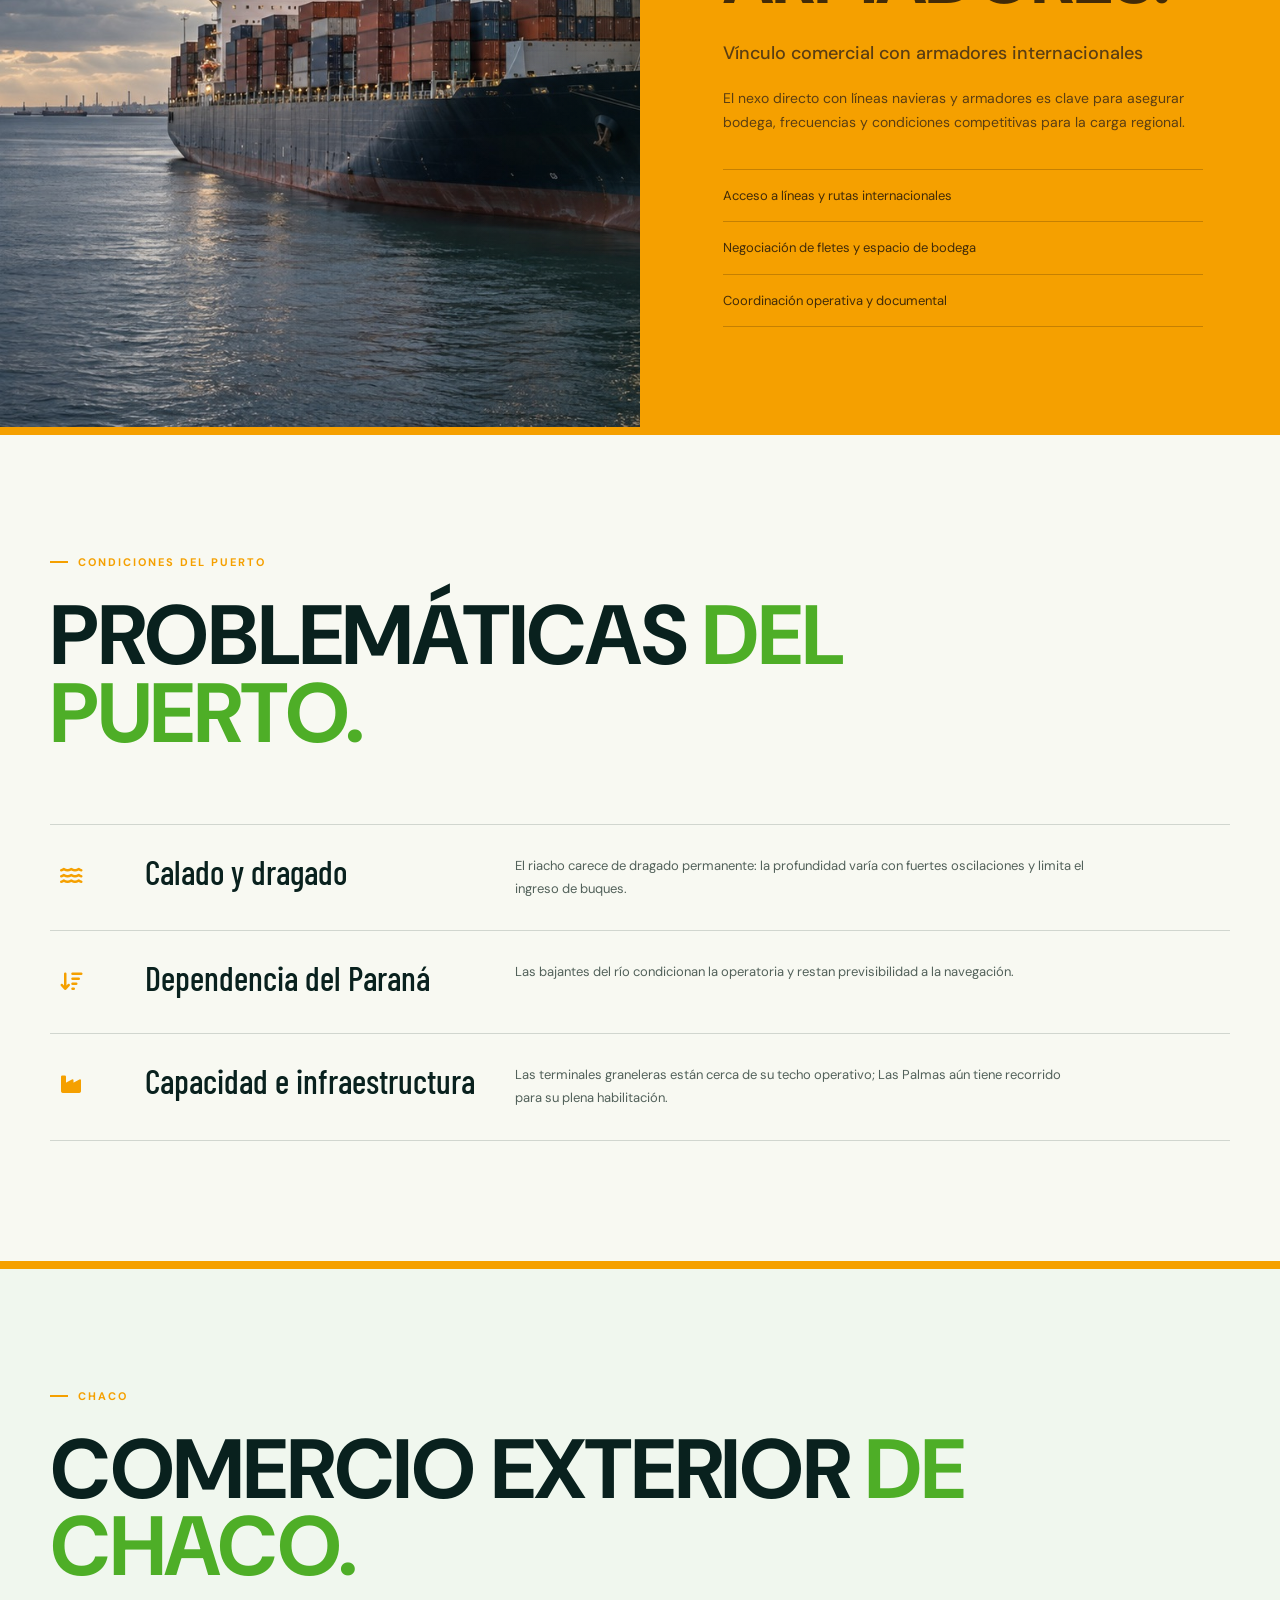
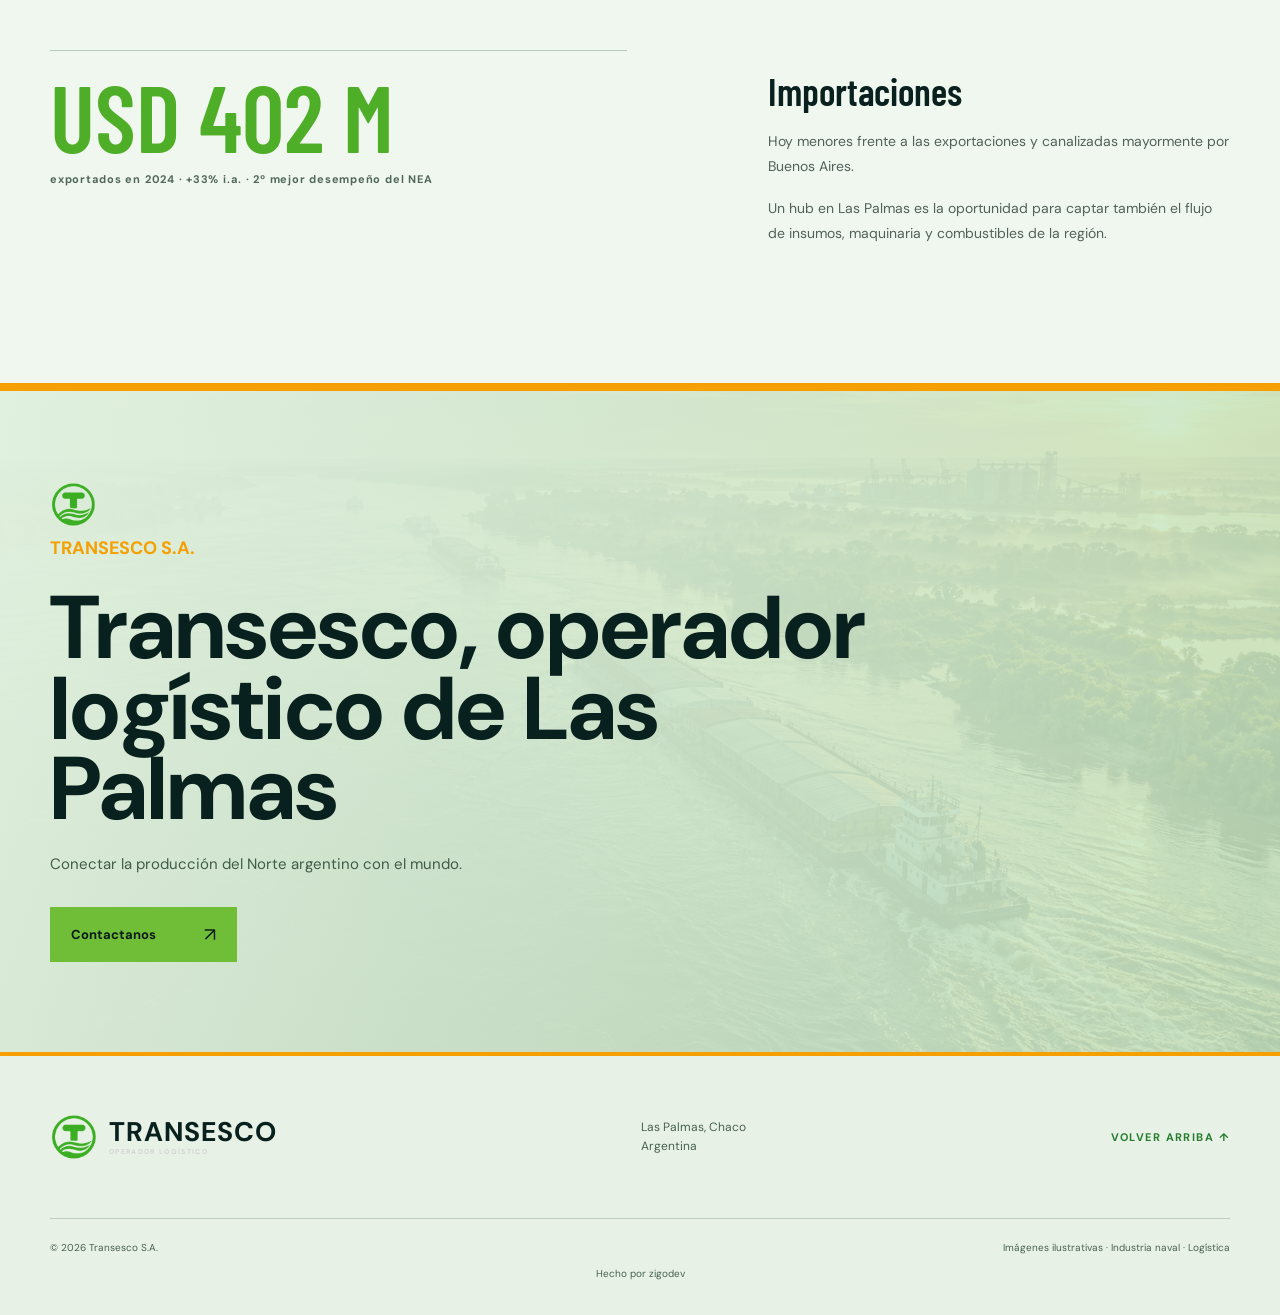
==== commit 7a97e58f: "Update Argentine ports route wording" ====
--- a/quienes-somos.html
+++ b/quienes-somos.html
@@ -36,7 +36,7 @@
 
       <section class="about-block about-opportunity" id="oportunidad"><div class="container reveal"><p class="about-kicker">LAS PALMAS</p><h2>LA <em>OPORTUNIDAD.</em></h2><p class="about-section-lead">Las Palmas como puerta logística del Norte argentino</p><div class="about-feature-grid"><article><span aria-hidden="true"><i class="fa-solid fa-location-dot"></i></span><h3>Posición estratégica</h3><p>Salida natural de las cargas del NOA sobre la Hidrovía Paraná-Paraguay.</p></article><article><span aria-hidden="true"><i class="fa-solid fa-warehouse"></i></span><h3>Hub de impo y expo</h3><p>Un único nodo concentra exportaciones e importaciones de la región.</p></article><article><span aria-hidden="true"><i class="fa-solid fa-earth-americas"></i></span><h3>Conexión al mundo</h3><p>Enlace fluvial-marítimo hacia los grandes puertos y el resto del mundo.</p></article></div></div></section>
 
-      <section class="about-block about-route" id="ruta"><div class="container reveal"><p class="about-kicker">LA RUTA</p><h2>LA RUTA <em>LOGÍSTICA.</em></h2><p class="about-section-lead">De Argentina al mundo, vía trasbordo en TecPlata</p><div class="about-route-grid"><article><strong>1</strong><h3>Chaco / Las Palmas</h3><p>Origen de la carga</p></article><article><strong>2</strong><h3>TecPlata (La Plata)</h3><p>Trasbordo a buque oceánico</p></article><article><strong>3</strong><h3>Resto del mundo</h3><p>Destino final de exportación</p></article></div><p class="about-route-note">El trasbordo en TecPlata evita escalas en puertos extranjeros y reduce costos de la cadena.</p></div></section>
+      <section class="about-block about-route" id="ruta"><div class="container reveal"><p class="about-kicker">LA RUTA</p><h2>LA RUTA <em>LOGÍSTICA.</em></h2><p class="about-section-lead">De los puertos argentinos al mundo, vía trasbordo en TecPlata</p><div class="about-route-grid"><article><strong>1</strong><h3>Chaco / Las Palmas</h3><p>Origen de la carga</p></article><article><strong>2</strong><h3>TecPlata (La Plata)</h3><p>Trasbordo a buque oceánico</p></article><article><strong>3</strong><h3>Resto del mundo</h3><p>Destino final de exportación</p></article></div><p class="about-route-note">El trasbordo en TecPlata evita escalas en puertos extranjeros y reduce costos de la cadena.</p></div></section>
 
       <section class="about-block about-shipowners" id="armadores"><div class="about-shipowners-image" role="img" aria-label="Buque de carga en una terminal portuaria"></div><div class="about-shipowners-copy reveal"><p class="about-kicker">RED NAVIERA</p><h2>RELACIÓN CON <em>ARMADORES.</em></h2><p class="about-section-lead">Vínculo comercial con armadores internacionales</p><p>El nexo directo con líneas navieras y armadores es clave para asegurar bodega, frecuencias y condiciones competitivas para la carga regional.</p><ul class="about-value-list"><li>Acceso a líneas y rutas internacionales</li><li>Negociación de fletes y espacio de bodega</li><li>Coordinación operativa y documental</li></ul></div></section>
 
--- a/styles.css
+++ b/styles.css
@@ -5,7 +5,7 @@
 .intro{position:fixed;inset:0;z-index:1000;display:flex;align-items:center;justify-content:center;gap:14px;background:var(--forest);color:#fff;animation:intro-leave 1.05s ease-in-out both;pointer-events:none}.intro img{width:47px}.intro>span{font-family:var(--display);font-size:29px;font-weight:700;letter-spacing:.06em}.intro i{position:absolute;bottom:0;left:0;width:100%;height:3px;background:var(--lime);transform-origin:left;animation:intro-line .8s ease both}@keyframes intro-leave{0%,55%{opacity:1;visibility:visible}100%{opacity:0;visibility:hidden}}@keyframes intro-line{from{transform:scaleX(0)}to{transform:scaleX(1)}}.cursor-dot,.cursor-ring{display:none;position:fixed;left:0;top:0;z-index:999;pointer-events:none;border-radius:50%;transform:translate(-50%,-50%)}@media(pointer:fine){.cursor-dot,.cursor-ring{display:block}.cursor-dot{width:6px;height:6px;background:var(--lime)}.cursor-ring{width:34px;height:34px;border:1px solid rgba(168,220,81,.85);transition:width .25s,height .25s,background .25s,border-color .25s;mix-blend-mode:difference}.cursor-ring.is-hovering{width:58px;height:58px;background:rgba(168,220,81,.16);border-color:var(--lime)}}
 
 /* Header and hero */
-.site-header{position:absolute;top:0;left:0;right:0;z-index:30;display:flex;align-items:center;justify-content:space-between;height:92px;padding:0 4.5%;border-bottom:1px solid rgba(255,255,255,.18);background:linear-gradient(180deg,rgba(4,22,21,.64),rgba(4,22,21,.06));color:#fff}.brand{display:inline-flex;align-items:center;gap:11px;line-height:1}.brand img{width:40px;height:40px;object-fit:contain}.brand>span{font-family:var(--display);font-weight:700;letter-spacing:.035em;font-size:24px}.brand small{display:block;margin-top:3px;font-family:var(--body);font-size:7px;font-weight:700;letter-spacing:.19em}.nav{display:flex;align-items:center;gap:40px;margin-left:auto;margin-right:48px}.nav a{font-size:12px;font-weight:600;transition:color .25s}.nav a:hover{color:var(--lime)}.header-cta{display:flex;align-items:center;gap:25px;color:var(--lime);font-size:12px;font-weight:700}.header-cta span{font-size:20px;font-weight:400}.menu-toggle{display:none}.hero{position:relative;height:100vh;height:100svh;min-height:610px;max-height:1050px;background:var(--forest);color:white;overflow:hidden}.hero-slide{position:absolute;inset:0;display:flex;align-items:center;background-image:linear-gradient(90deg,rgba(4,22,21,.89) 0%,rgba(4,22,21,.74) 31%,rgba(4,22,21,.22) 72%,rgba(4,22,21,.25) 100%),linear-gradient(0deg,rgba(4,22,21,.68),transparent 30%),var(--slide-image);background-position:center;background-size:cover;opacity:0;visibility:hidden;transform:scale(1.035);transition:opacity 1s ease,transform 7s ease,visibility 1s}.hero-slide.is-active{opacity:1;visibility:visible;transform:scale(1)}.hero-inner{position:relative;z-index:2;width:min(100% - 200px,1380px);margin:15px auto 0}.hero-eyebrow{margin-bottom:24px}.hero h1,.hero h2{margin:0;font-family:var(--display);font-size:94px;font-weight:600;line-height:.86;letter-spacing:-.017em;text-transform:uppercase;text-shadow:0 5px 30px rgba(0,0,0,.1)}.hero h1 em,.hero h2 em{font-style:normal;color:var(--lime)}.full-stop{color:var(--lime)}.hero-copy{width:min(460px,100%);margin:29px 0 29px;color:rgba(255,255,255,.84);font-size:15px;line-height:1.65}.hero-caption{position:absolute;right:4.5%;bottom:93px;color:rgba(255,255,255,.72);font-size:10px;font-weight:700;letter-spacing:.16em}.hero-controls{position:absolute;z-index:9;left:50%;bottom:37px;display:flex;align-items:center;justify-content:space-between;width:min(100% - 100px,1380px);transform:translateX(-50%)}.slide-progress{display:flex;gap:10px}.slide-tab{display:flex;align-items:center;gap:10px;width:116px;padding:5px 0;border:0;background:none;color:rgba(255,255,255,.58);font-family:var(--display);font-size:16px;text-align:left;transition:color .25s}.slide-tab.is-active{color:var(--lime)}.slide-tab i{display:block;height:2px;flex:1;background:rgba(255,255,255,.36);position:relative;overflow:hidden}.slide-tab.is-active i::after{content:'';position:absolute;inset:0;background:var(--lime);transform:scaleX(0);transform-origin:left;animation:progress 7s linear forwards}.hero.is-paused .slide-tab.is-active i::after{animation-play-state:paused}@keyframes progress{to{transform:scaleX(1)}}.slide-arrows{display:flex;gap:8px}.slide-arrows button{display:grid;place-items:center;width:41px;height:41px;border:1px solid rgba(255,255,255,.4);border-radius:50%;background:transparent;color:white;font-size:19px;transition:background .25s,color .25s,border-color .25s}.slide-arrows button:hover{background:var(--lime);border-color:var(--lime);color:var(--forest)}.hero-edge{position:absolute;right:18px;top:50%;writing-mode:vertical-rl;color:rgba(255,255,255,.6);font-size:9px;font-weight:700;letter-spacing:.2em}.scroll-cue{display:none}.scroll-cue i{width:45px;height:1px;background:currentColor}
+.site-header{position:absolute;top:0;left:0;right:0;z-index:30;display:flex;align-items:center;justify-content:space-between;height:92px;padding:0 4.5%;border-bottom:1px solid rgba(255,255,255,.18);background:linear-gradient(180deg,rgba(4,22,21,.64),rgba(4,22,21,.06));color:#fff}.brand{display:inline-flex;align-items:center;gap:11px;line-height:1}.brand img{width:40px;height:40px;object-fit:contain}.brand>span{font-family:var(--display);font-weight:700;letter-spacing:.035em;font-size:24px}.brand small{color:lightgray;display:block;margin-top:3px;font-family:var(--body);font-size:7px;font-weight:700;letter-spacing:.19em}.nav{display:flex;align-items:center;gap:40px;margin-left:auto;margin-right:48px}.nav a{font-size:12px;font-weight:600;transition:color .25s}.nav a:hover{color:var(--lime)}.header-cta{display:flex;align-items:center;gap:25px;color:var(--lime);font-size:12px;font-weight:700}.header-cta span{font-size:20px;font-weight:400}.menu-toggle{display:none}.hero{position:relative;height:100vh;height:100svh;min-height:610px;max-height:1050px;background:var(--forest);color:white;overflow:hidden}.hero-slide{position:absolute;inset:0;display:flex;align-items:center;background-image:linear-gradient(90deg,rgba(4,22,21,.89) 0%,rgba(4,22,21,.74) 31%,rgba(4,22,21,.22) 72%,rgba(4,22,21,.25) 100%),linear-gradient(0deg,rgba(4,22,21,.68),transparent 30%),var(--slide-image);background-position:center;background-size:cover;opacity:0;visibility:hidden;transform:scale(1.035);transition:opacity 1s ease,transform 7s ease,visibility 1s}.hero-slide.is-active{opacity:1;visibility:visible;transform:scale(1)}.hero-inner{position:relative;z-index:2;width:min(100% - 200px,1380px);margin:15px auto 0}.hero-eyebrow{margin-bottom:24px}.hero h1,.hero h2{margin:0;font-family:var(--display);font-size:94px;font-weight:600;line-height:.86;letter-spacing:-.017em;text-transform:uppercase;text-shadow:0 5px 30px rgba(0,0,0,.1)}.hero h1 em,.hero h2 em{font-style:normal;color:var(--lime)}.full-stop{color:var(--lime)}.hero-copy{width:min(460px,100%);margin:29px 0 29px;color:rgba(255,255,255,.84);font-size:15px;line-height:1.65}.hero-caption{position:absolute;right:4.5%;bottom:93px;color:rgba(255,255,255,.72);font-size:10px;font-weight:700;letter-spacing:.16em}.hero-controls{position:absolute;z-index:9;left:50%;bottom:37px;display:flex;align-items:center;justify-content:space-between;width:min(100% - 100px,1380px);transform:translateX(-50%)}.slide-progress{display:flex;gap:10px}.slide-tab{display:flex;align-items:center;gap:10px;width:116px;padding:5px 0;border:0;background:none;color:rgba(255,255,255,.58);font-family:var(--display);font-size:16px;text-align:left;transition:color .25s}.slide-tab.is-active{color:var(--lime)}.slide-tab i{display:block;height:2px;flex:1;background:rgba(255,255,255,.36);position:relative;overflow:hidden}.slide-tab.is-active i::after{content:'';position:absolute;inset:0;background:var(--lime);transform:scaleX(0);transform-origin:left;animation:progress 7s linear forwards}.hero.is-paused .slide-tab.is-active i::after{animation-play-state:paused}@keyframes progress{to{transform:scaleX(1)}}.slide-arrows{display:flex;gap:8px}.slide-arrows button{display:grid;place-items:center;width:41px;height:41px;border:1px solid rgba(255,255,255,.4);border-radius:50%;background:transparent;color:white;font-size:19px;transition:background .25s,color .25s,border-color .25s}.slide-arrows button:hover{background:var(--lime);border-color:var(--lime);color:var(--forest)}.hero-edge{position:absolute;right:18px;top:50%;writing-mode:vertical-rl;color:rgba(255,255,255,.6);font-size:9px;font-weight:700;letter-spacing:.2em}.scroll-cue{display:none}.scroll-cue i{width:45px;height:1px;background:currentColor}
 
 /* Editorial body */
 .intro-section{position:relative;background:var(--paper);overflow:hidden}.intro-grid{position:relative;z-index:1;display:grid;grid-template-columns:1.05fr .75fr;gap:14%}.intro-right{padding-top:75px}.intro-right .lead{max-width:540px;margin:0 0 24px}.intro-right>p:not(.lead){max-width:540px;color:#52615a;line-height:1.8}.intro-right .text-link{margin-top:22px}.stat-big{display:flex;align-items:center;gap:19px;margin-top:57px;padding-top:24px;border-top:1px solid var(--line)}.stat-big strong{font-family:var(--display);font-size:90px;font-weight:600;line-height:.85;color:var(--green)}.stat-big span{font-size:11px;font-weight:700;letter-spacing:.1em;line-height:1.5}.section-watermark{position:absolute;bottom:-36px;left:-10px;color:rgba(13,52,43,.035);font-family:var(--display);font-size:25vw;font-weight:700;line-height:.7;white-space:nowrap;pointer-events:none}.opportunity{position:relative;background:var(--forest-2);color:var(--white);overflow:hidden}.section-heading{display:flex;align-items:end;justify-content:space-between;gap:70px;margin-bottom:82px}.section-heading .section-title em{color:var(--lime)}.section-heading>p{max-width:380px;margin:0 3% 4px 0;color:#b9ccc1;line-height:1.7}.opportunity-grid{display:grid;grid-template-columns:repeat(3,1fr);border-top:1px solid rgba(255,255,255,.22);border-bottom:1px solid rgba(255,255,255,.22)}.opportunity-item{position:relative;min-height:330px;padding:29px 39px 32px 0}.opportunity-item+article{border-left:1px solid rgba(255,255,255,.22);padding-left:39px}.item-no{color:var(--lime);font-family:var(--display);font-size:18px}.item-icon{position:absolute;right:30px;top:22px;color:var(--lime);font-size:35px;font-weight:300;transition:transform .4s}.opportunity-item:hover .item-icon{transform:translate(6px,-5px)}.opportunity-item h3{margin:74px 0 14px;font-family:var(--display);font-size:43px;font-weight:500;line-height:.95}.opportunity-item p{max-width:285px;margin:0;color:#adbbb2;font-size:13px;line-height:1.75}.opportunity-line{position:absolute;top:-190px;right:-250px;width:680px;height:680px;border:1px solid rgba(168,220,81,.1);border-radius:50%;box-shadow:0 0 0 85px rgba(168,220,81,.025),0 0 0 170px rgba(168,220,81,.022);pointer-events:none}.route{background:#e9eee4}.route-heading{display:grid;grid-template-columns:1fr 1fr;column-gap:12%;align-items:end}.route-heading .eyebrow{grid-column:1/-1}.route-heading>p:last-child{max-width:450px;margin:0 0 6px;color:#52615a;line-height:1.75}.route-map{position:relative;display:grid;grid-template-columns:repeat(3,1fr);gap:25px;margin-top:85px;padding-top:40px;border-top:1px solid #b8cbb8}.route-track{position:absolute;top:-7px;left:5%;right:5%;display:flex;justify-content:space-between;pointer-events:none}.route-track span{width:13px;height:13px;border:3px solid #439c38;border-radius:50%;background:#e9eee4}.route-stop{display:flex;align-items:flex-start;gap:21px}.route-number{font-family:var(--display);font-size:60px;font-weight:600;line-height:.9;color:#3c9d35}.route-stop small{color:#51804b;font-size:10px;font-weight:700;letter-spacing:.18em}.route-stop h3{margin:6px 0 6px;font-family:var(--display);font-size:32px;font-weight:600}.route-stop p{margin:0;color:#64766a;font-size:13px}.route-note{display:flex;align-items:center;gap:18px;max-width:650px;margin-top:84px;padding:21px 0;border-top:1px solid #b8cbb8;color:#3a5345}.route-note p{margin:0;font-size:12px;line-height:1.65}.note-symbol{color:var(--green);font-size:34px}.capabilities{display:grid;grid-template-columns:1fr 1fr;min-height:670px;background:var(--forest);color:var(--white)}.cap-image{background:linear-gradient(90deg,transparent 70%,rgba(7,27,25,.3)),url('assets/hero-oceano.jpg') center/cover}.cap-content{padding:112px 12% 95px 13%;background:var(--forest)}.cap-content .section-title{font-size:76px}.cap-content .section-title em{color:var(--lime)}.cap-lead{max-width:500px;margin:28px 0 32px;color:#b7c7bd;font-size:15px;line-height:1.7}.cap-content ul{list-style:none;padding:0;margin:0;max-width:540px}.cap-content li{display:flex;gap:20px;padding:17px 0;border-top:1px solid rgba(255,255,255,.17);font-size:13px}.cap-content li:last-child{border-bottom:1px solid rgba(255,255,255,.17)}.cap-content li span{color:var(--lime);font-family:var(--display);font-size:17px}.perspective{background:var(--paper)}.perspective-grid{display:grid;grid-template-columns:1fr .8fr;gap:12%}.perspective-copy{padding-top:50px}.perspective-copy .lead{max-width:470px;margin:0 0 24px}.perspective-copy>p:not(.lead){max-width:520px;color:#52615a;line-height:1.8}.perspective-metric{display:flex;align-items:end;gap:22px;margin-top:40px;padding-top:25px;border-top:1px solid var(--line)}.perspective-metric strong{white-space:nowrap;color:var(--green);font-family:var(--display);font-size:45px;line-height:1}.perspective-metric span{font-size:10px;font-weight:700;letter-spacing:.09em;line-height:1.5}.closing{position:relative;min-height:550px;display:flex;align-items:center;overflow:hidden;background:linear-gradient(105deg,rgba(5,26,24,.96),rgba(5,26,24,.8)),url('assets/hero-hidrovia.jpg') center 53%/cover;color:#fff}.closing-inner{position:relative;z-index:2;padding:95px 0}.closing h2{margin:0;font-family:var(--display);font-size:106px;font-weight:600;line-height:.88}.closing h2 em{font-style:normal;color:var(--lime)}.closing-inner>p:not(.eyebrow){margin:28px 0 31px;color:#c5d3c9;line-height:1.65}.closing-actions{display:flex;align-items:center;gap:32px}.text-link-light{color:var(--lime);border-color:var(--lime)}.closing-orbit{position:absolute;right:-100px;top:-150px;width:720px;height:720px;border:1px solid rgba(168,220,81,.22);border-radius:50%;box-shadow:0 0 0 95px rgba(168,220,81,.045),0 0 0 190px rgba(168,220,81,.035)}.footer{background:#061714;color:#d8e3d8}.footer-top{display:flex;align-items:center;justify-content:space-between;gap:30px;padding-top:57px;padding-bottom:57px}.footer .brand img{width:48px;height:48px}.footer .brand>span{font-size:27px}.footer-top p{margin:0;color:#8da89a;font-size:12px;line-height:1.6}.back-top{color:var(--lime);font-size:11px;font-weight:700;letter-spacing:.13em}.footer-bottom{display:flex;justify-content:space-between;gap:20px;padding-top:22px;padding-bottom:25px;border-top:1px solid rgba(255,255,255,.16);color:#769185;font-size:10px}.footer-bottom a{color:#98b4a5}.whatsapp-float{position:fixed;right:22px;bottom:22px;z-index:40;display:grid;place-items:center;width:55px;height:55px;border-radius:50%;background:var(--lime);color:var(--forest);box-shadow:0 8px 26px rgba(0,0,0,.25);transition:transform .3s,background .3s}.whatsapp-float:hover{transform:translateY(-5px) scale(1.04);background:#c5f277}.whatsapp-float svg{width:27px;height:27px}
@@ -88,7 +88,7 @@
   --orange-ink:#422b08;
 }
 
-main>section+section{border-top:5px solid var(--brand-orange)}
+main>section+section{border-top:8px solid var(--brand-orange)}
 .eyebrow,.dark-eyebrow{color:var(--brand-orange)}
 .eyebrow-line,.hero-eyebrow .eyebrow-line,.intro-section .eyebrow-line,.closing .eyebrow-line{background:currentColor}
 
@@ -99,7 +99,7 @@
 
 .hero-slide{
   /* Para aclarar el hero, bajá los valores alfa (.68, .49, .13 y .48) de estos rgba. */
-  background-image:linear-gradient(90deg,rgba(4,22,21,.68) 0%,rgba(4,22,21,.49) 38%,rgba(4,22,21,.13) 78%,rgba(4,22,21,.12) 100%),linear-gradient(0deg,rgba(4,22,21,.48),transparent 32%),var(--slide-image);
+  background-image:linear-gradient(to right, rgba(173, 115, 0, 0.34), rgba(4, 22, 21, 0.13) 59.66%, rgba(4, 22, 21, 0.12)),linear-gradient(0deg,rgba(4,22,21,.48),transparent 32%),var(--slide-image);
 }
 .hero h1,.hero h2{
   font-family:'Gill Sans','Gill Sans MT',var(--body);
@@ -170,3 +170,25 @@
 }
 @media(max-height:700px) and (min-width:769px){.hero h1,.hero h2{font-size:62px}}
 @media(max-height:680px) and (max-width:480px){.hero h1,.hero h2{font-size:40px}}
+.slide-dot{width:6px;height:6px;border-radius:50%;background:currentColor;flex:none}
+.slide-arrows .slide-toggle{width:32px;height:32px;align-self:center;border-color:rgba(255,255,255,.3);font-size:11px}
+@media(max-width:480px){.slide-arrows .slide-toggle{width:29px;height:29px;font-size:10px}}
+
+/* Hero actions and progress use the orange accent from the brand system. */
+.hero .button.button-lime{min-height:auto;padding:0 0 8px;border-bottom:2px solid var(--brand-orange);background:transparent;color:#fff}
+.hero .button.button-lime:hover{background:transparent;color:var(--brand-orange)}
+.hero .button.button-lime span{color:var(--brand-orange)}
+.slide-tab{color:rgba(244,151,0,.48)}
+.slide-tab.is-active{color:var(--brand-orange)}
+.slide-tab i{background:rgba(244,151,0,.32)}
+.slide-tab.is-active i::after{background:var(--brand-orange)}
+.intro i{background:var(--brand-orange)}
+@media(max-width:480px){.hero .button.button-lime{min-height:auto}.slide-tab.is-active{border-bottom-color:var(--brand-orange)}}
+
+.contact-details{display:grid;gap:15px;margin-top:32px}
+.contact-details a,.contact-details>p{display:flex;align-items:flex-start;gap:13px;margin:0!important;color:#274a34!important;font-size:13px;line-height:1.55}
+.contact-details i{width:18px;padding-top:3px;color:var(--brand-orange);font-size:15px;text-align:center}
+.contact-details span{display:block}
+.contact-details small{display:block;margin-bottom:3px;color:var(--brand-orange);font-size:9px;font-weight:700;letter-spacing:.16em}
+.contact-details a:hover{color:var(--brand-orange)!important}
+@media(max-width:480px){.contact-details{margin-top:25px}.contact-details a,.contact-details>p{font-size:12px}}
--- a/about.css
+++ b/about.css
@@ -1,7 +1,6 @@
 /* The company page follows the editorial layouts of the landing. */
 .about-header{background:linear-gradient(180deg,rgba(4,22,21,.78),rgba(4,22,21,.12))}
 .about-hero{position:relative;display:flex;align-items:center;min-height:min(75svh,680px);padding:130px 0 80px;background:linear-gradient(90deg,rgba(4,22,21,.9) 0%,rgba(4,22,21,.7) 43%,rgba(4,22,21,.18) 100%),linear-gradient(0deg,rgba(4,22,21,.5),transparent 35%),url('assets/hero-puerto.jpg') center/cover;color:#fff;overflow:hidden}
-.about-hero::after{content:'';position:absolute;left:4.5%;bottom:30px;width:55px;height:2px;background:var(--brand-orange)}
 .about-hero-grid{display:block}
 .about-hero-grid>div{max-width:790px}
 .about-hero .eyebrow{margin-bottom:22px}
@@ -86,7 +85,7 @@
 html[lang="el"] .about-shipowners h2{font-size:57px}
 @media(max-width:1024px){.about-hero h1{font-size:72px}.about-block h2{font-size:72px}.about-shipowners h2{font-size:62px}.about-end h2{font-size:78px}.about-trade-figure strong{font-size:76px}}
 @media(max-width:768px){.about-hero{padding:110px 0 65px}.about-hero h1{font-size:64px}.about-block{padding:85px 0}.about-block h2{font-size:66px}.about-split{grid-template-columns:1fr;gap:27px}.about-prose{padding-top:0}.about-section-lead{margin-bottom:47px}.about-feature-grid article{padding-right:20px}.about-feature-grid article+article{padding-left:20px}.about-feature-grid h3{font-size:32px}.about-shipowners{grid-template-columns:1fr}.about-shipowners-image{min-height:340px}.about-shipowners-copy{padding:75px 32px}.about-challenge-list article{grid-template-columns:55px minmax(160px,.8fr) 1.2fr;gap:17px}.about-trade-grid{grid-template-columns:1fr;gap:25px}.about-end h2{font-size:68px}html[lang="el"] .about-hero h1,html[lang="el"] .about-block h2,html[lang="el"] .about-end h2{font-size:53px}}
-@media(max-width:480px){.about-hero{padding:105px 0 55px}.about-hero::after{left:20px;bottom:22px}.about-hero .eyebrow{margin-bottom:20px;font-size:9px}.about-hero h1{font-size:47px}.about-hero-place{margin-top:22px;font-size:14px}.about-hero-subtitle{font-size:13px}.about-scroll-link{margin-top:20px}.about-block{padding:72px 0}.about-block h2{font-size:54px}.about-section-lead{margin:24px 0 40px;font-size:18px}.about-prose .about-lead{font-size:21px}.about-stat{margin-top:38px}.about-stat strong{font-size:75px}.about-feature-grid{grid-template-columns:1fr}.about-feature-grid article,.about-feature-grid article+article{min-height:0;padding:24px 0;border-left:0}.about-feature-grid article+article{border-top:1px solid rgba(255,255,255,.22)}.about-feature-grid h3{margin:14px 0 10px;font-size:37px}.about-route-grid{grid-template-columns:1fr;gap:0;border-top:0}.about-route-grid article{padding:22px 0;border-top:1px solid #b8cbb8}.about-route-grid article::before{display:none}.about-route-grid strong{font-size:51px}.about-route-note{margin-top:31px}.about-shipowners-image{min-height:275px}.about-shipowners-copy{padding:65px 20px}.about-shipowners h2{font-size:55px}.about-challenge-list{margin-top:45px}.about-challenge-list article{grid-template-columns:42px 1fr;gap:7px 12px;padding:24px 0}.about-challenge-list h3{font-size:31px}.about-challenge-list p{grid-column:2}.about-trade-grid{margin-top:42px}.about-trade-figure strong{font-size:69px}.about-end{min-height:460px;padding:76px 0}.about-end h2{font-size:62px}.about-end p:last-of-type{font-size:13px}body[data-page="about"] .footer-bottom{grid-template-columns:1fr;text-align:center}body[data-page="about"] .footer-bottom>span:first-child,body[data-page="about"] .footer-bottom>span:nth-child(2),body[data-page="about"] .footer-bottom>a{grid-column:1;grid-row:auto;text-align:center}html[lang="el"] .about-hero h1,html[lang="el"] .about-block h2,html[lang="el"] .about-end h2{font-size:39px}html[lang="el"] .about-shipowners h2{font-size:38px}}
+@media(max-width:480px){.about-hero{padding:105px 0 55px}.about-hero .eyebrow{margin-bottom:20px;font-size:9px}.about-hero h1{font-size:47px}.about-hero-place{margin-top:22px;font-size:14px}.about-hero-subtitle{font-size:13px}.about-scroll-link{margin-top:20px}.about-block{padding:72px 0}.about-block h2{font-size:54px}.about-section-lead{margin:24px 0 40px;font-size:18px}.about-prose .about-lead{font-size:21px}.about-stat{margin-top:38px}.about-stat strong{font-size:75px}.about-feature-grid{grid-template-columns:1fr}.about-feature-grid article,.about-feature-grid article+article{min-height:0;padding:24px 0;border-left:0}.about-feature-grid article+article{border-top:1px solid rgba(255,255,255,.22)}.about-feature-grid h3{margin:14px 0 10px;font-size:37px}.about-route-grid{grid-template-columns:1fr;gap:0;border-top:0}.about-route-grid article{padding:22px 0;border-top:1px solid #b8cbb8}.about-route-grid article::before{display:none}.about-route-grid strong{font-size:51px}.about-route-note{margin-top:31px}.about-shipowners-image{min-height:275px}.about-shipowners-copy{padding:65px 20px}.about-shipowners h2{font-size:55px}.about-challenge-list{margin-top:45px}.about-challenge-list article{grid-template-columns:42px 1fr;gap:7px 12px;padding:24px 0}.about-challenge-list h3{font-size:31px}.about-challenge-list p{grid-column:2}.about-trade-grid{margin-top:42px}.about-trade-figure strong{font-size:69px}.about-end{min-height:460px;padding:76px 0}.about-end h2{font-size:62px}.about-end p:last-of-type{font-size:13px}body[data-page="about"] .footer-bottom{grid-template-columns:1fr;text-align:center}body[data-page="about"] .footer-bottom>span:first-child,body[data-page="about"] .footer-bottom>span:nth-child(2),body[data-page="about"] .footer-bottom>a{grid-column:1;grid-row:auto;text-align:center}html[lang="el"] .about-hero h1,html[lang="el"] .about-block h2,html[lang="el"] .about-end h2{font-size:39px}html[lang="el"] .about-shipowners h2{font-size:38px}}
 @media(prefers-reduced-motion:reduce){.about-block .reveal,.about-end .reveal{opacity:1;transform:none}}
 
 /* Shared brand treatment for the company page. */
